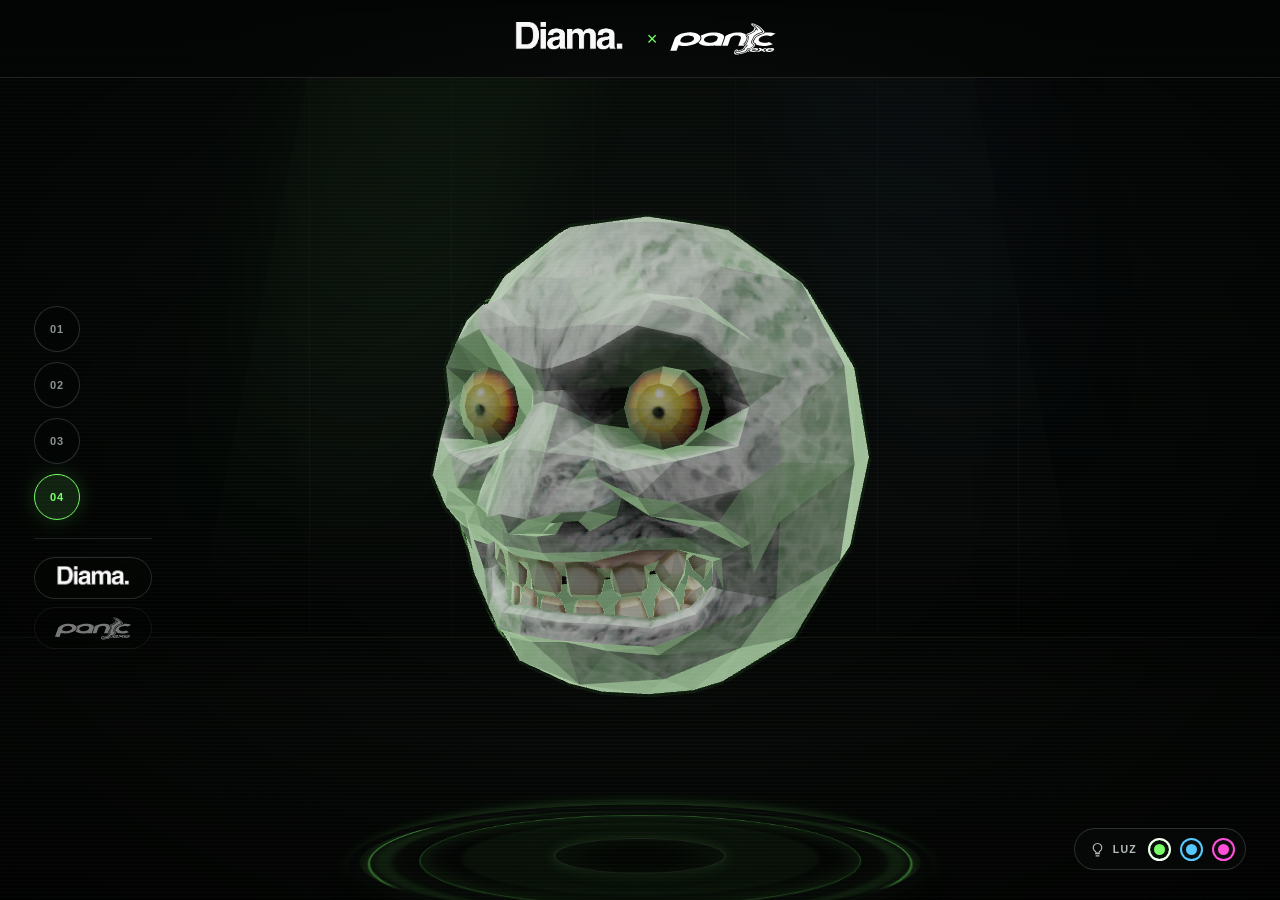
==== index.html @ 5bd06de4 "Remove 'PRÓXIMO' text from panic model button Removed the text 'PRÓXIMO' from the panic model button" ====
<!doctype html>
<html lang="es">
  <head>
    <meta charset="UTF-8" />
    <meta name="viewport" content="width=device-width, initial-scale=1.0" />
    <meta name="theme-color" content="#050706" />
    <meta
      name="description"
      content="Experiencia 3D interactiva de Diama X Panic bajo iluminación nocturna."
    />
    <meta property="og:title" content="Diama X Panic Registro" />
    <meta property="og:description" content="Experiencia 3D interactiva de Diama X Panic bajo iluminación nocturna." />
    <meta property="og:type" content="website" />
    <meta name="twitter:card" content="summary" />
    <meta name="twitter:title" content="Diama X Panic Registro" />
    <meta name="twitter:description" content="Experiencia 3D interactiva de Diama X Panic bajo iluminación nocturna." />
    <title>Diama X Panic Registro</title>
    <link
      rel="icon"
      type="image/svg+xml"
      href="data:image/svg+xml,%3Csvg xmlns='http://www.w3.org/2000/svg' viewBox='0 0 64 64'%3E%3Crect width='64' height='64' rx='14' fill='%23050706'/%3E%3Cpath d='M16 17h15c11 0 18 5 18 15s-7 15-18 15H16zm10 8v14h5c5 0 8-2 8-7s-3-7-8-7z' fill='%2378ff68'/%3E%3C/svg%3E"
    />
    <link rel="stylesheet" href="./styles.css?v=11" />
  </head>
  <body>
    <main class="app-shell">
      <header class="topbar">
        <div class="brand-lockup" aria-label="Diama X Panic">
          <span class="diama-logo-crop"><img src="./assets/branding/diama-logo.png" alt="Diama" /></span>
          <span class="brand-x">×</span>
          <span class="panic-logo-crop panic-logo-header"><img src="./assets/branding/panic-logo.svg" alt="Panic.exe" /></span>
        </div>
        <span class="sr-only" id="statusText" aria-live="polite">Cargando escena</span>
      </header>

      <section class="viewer" aria-label="Visor interactivo de modelos 3D">
        <div class="atmosphere" aria-hidden="true">
          <div class="room-back-wall"></div>
          <div class="room-side room-side-left"></div>
          <div class="room-side room-side-right"></div>
          <div class="room-floor"></div>
          <div class="light-column light-column-a"></div>
          <div class="light-column light-column-b"></div>
          <div class="floor-grid"></div>
          <div class="model-shadow"></div>
          <div class="floor-ring"><span></span></div>
        </div>

        <canvas id="sceneCanvas" aria-label="Modelo 3D. Arrastra para girar la cámara y usa la rueda para acercarte."></canvas>

        <div class="scanlines" aria-hidden="true"></div>
        <div class="vignette" aria-hidden="true"></div>

        <div class="loading-state" id="loadingState">
          <span class="loader-ring"></span>
          <p id="loadingLabel">Preparando a Moon</p>
        </div>

        <div class="error-state" id="errorState" hidden>
          <strong>No se pudo abrir el modelo</strong>
          <button type="button" id="retryButton">Reintentar</button>
        </div>

        <aside class="model-index" aria-label="Seleccionar modelo">
          <div class="model-buttons" role="list">
            <button class="model-button model-select-button" type="button" data-model="kameo" aria-label="Mostrar modelo 1" aria-pressed="false">
              <span class="model-number">01</span>
            </button>
            <button class="model-button model-select-button" type="button" data-model="kalus" aria-label="Mostrar modelo 2" aria-pressed="false">
              <span class="model-number">02</span>
            </button>
            <button class="model-button model-select-button" type="button" data-model="dragon" aria-label="Mostrar modelo 3" aria-pressed="false">
              <span class="model-number">03</span>
            </button>
            <button class="model-button model-select-button is-active" type="button" data-model="moon" aria-label="Mostrar modelo 4: Luna de Majora's Mask" aria-pressed="true">
              <span class="model-number">04</span>
            </button>
          </div>

          <div class="brand-models" aria-label="Modelos de Diama y Panic">
            <button class="brand-model-button model-select-button" type="button" data-model="diama" aria-label="Mostrar modelo 3D de Diama" aria-pressed="false">
              <span class="brand-logo-crop"><img src="./assets/branding/diama-logo.png" alt="" /></span>
            </button>
            <button class="brand-model-button panic-model-button" type="button" disabled aria-label="Modelo de Panic próximamente">
              <span class="panic-logo-crop panic-logo-button"><img src="./assets/branding/panic-logo.svg" alt="" /></span>
              <small></small>
            </button>
          </div>
        </aside>

        <div class="sr-only" aria-live="polite">
          <span id="modelCode">04</span>
          <span id="modelName">Moon</span>
          <span id="modelRole">Majora's Mask</span>
        </div>

        <div class="scene-tools">
          <div class="light-dock" aria-label="Cambiar color de la luz">
            <span class="light-dock-label">
              <svg viewBox="0 0 24 24" aria-hidden="true"><path d="M9 18h6M10 21h4M8.7 14.5A6 6 0 1 1 15.3 14.5C14.4 15.2 14 16 14 17h-4c0-1-.4-1.8-1.3-2.5Z"/></svg>
              LUZ
            </span>
            <button class="swatch swatch-green is-active" type="button" data-color="#78ff68" aria-label="Luz verde" title="Luz verde" aria-pressed="true"></button>
            <button class="swatch swatch-blue" type="button" data-color="#55c8ff" aria-label="Luz azul" title="Luz azul" aria-pressed="false"></button>
            <button class="swatch swatch-pink" type="button" data-color="#ff4fd8" aria-label="Luz magenta" title="Luz magenta" aria-pressed="false"></button>
          </div>
        </div>
      </section>
    </main>

    <script type="module" src="./app.js?v=11"></script>
  </body>
</html>
---- styles.css ----
:root {
  color-scheme: dark;
  --accent: #78ff68;
  --accent-rgb: 120, 255, 104;
  --ink: #f3f6f1;
  --muted: #8a938d;
  --line: rgba(255, 255, 255, 0.12);
  --panel: rgba(8, 12, 10, 0.74);
  --black: #030504;
  font-family: "Bahnschrift", "Arial Narrow", "Segoe UI", sans-serif;
}

* { box-sizing: border-box; }
[hidden] { display: none !important; }

.sr-only {
  position: absolute !important;
  width: 1px !important;
  height: 1px !important;
  padding: 0 !important;
  margin: -1px !important;
  overflow: hidden !important;
  clip: rect(0, 0, 0, 0) !important;
  white-space: nowrap !important;
  border: 0 !important;
}

html, body { min-height: 100%; }

body {
  margin: 0;
  overflow: hidden;
  background: #030504;
  color: var(--ink);
}

button, input { font: inherit; }
button { color: inherit; }

.app-shell {
  width: 100vw;
  height: 100dvh;
  min-height: 620px;
  overflow: hidden;
  background: #030504;
}

.topbar {
  position: fixed;
  inset: 0 0 auto 0;
  z-index: 20;
  height: 78px;
  display: flex;
  align-items: center;
  justify-content: center;
  padding: 0 34px;
  border-bottom: 1px solid var(--line);
  background: linear-gradient(180deg, rgba(3, 5, 4, 0.98), rgba(3, 5, 4, 0.78));
  backdrop-filter: blur(18px);
}

.brand-lockup {
  display: flex;
  align-items: center;
  justify-content: center;
  gap: 12px;
  height: 100%;
  color: #fff;
}

.diama-logo-crop {
  position: relative;
  width: 132px;
  height: 34px;
  overflow: hidden;
}

.diama-logo-crop img {
  position: absolute;
  top: -50px;
  left: 0;
  width: 132px;
  height: 132px;
}

.brand-x { color: var(--accent); font-size: 1.15rem; font-weight: 300; }

.panic-logo-crop {
  position: relative;
  display: block;
  overflow: hidden;
  flex: 0 0 auto;
}

.panic-logo-crop img {
  position: absolute;
  left: 0;
  display: block;
  width: 100%;
  height: auto;
}

.panic-logo-header { width: 108px; height: 32px; }
.panic-logo-header img { top: -14px; }

.viewer {
  position: relative;
  width: 100%;
  height: 100%;
  isolation: isolate;
  background:
    radial-gradient(ellipse at 50% -12%, rgba(235,255,241,.1), transparent 47%),
    radial-gradient(circle at 52% 46%, rgba(var(--accent-rgb), .075), transparent 24%),
    linear-gradient(180deg, #080b09 0%, #030504 70%);
}

#sceneCanvas {
  position: absolute;
  inset: 78px 0 0 0;
  width: 100%;
  height: calc(100% - 78px);
  z-index: 4;
  touch-action: none;
  cursor: grab;
  opacity: 1;
  transition: opacity .28s ease;
}

#sceneCanvas:active { cursor: grabbing; }
#sceneCanvas.is-switching { opacity: .22; }

.atmosphere { position: absolute; inset: 78px 0 0; overflow: hidden; pointer-events: none; perspective: 900px; }

.room-back-wall {
  position: absolute;
  top: 0;
  right: 13%;
  bottom: 31%;
  left: 13%;
  border: 1px solid rgba(255,255,255,.045);
  background:
    repeating-linear-gradient(90deg, rgba(255,255,255,.022) 0 1px, transparent 1px 15%),
    linear-gradient(180deg, #0b100d 0%, #070a08 72%, #050706 100%);
  box-shadow: inset 0 -60px 100px rgba(0,0,0,.5), inset 0 0 80px rgba(var(--accent-rgb),.025);
}

.room-side {
  position: absolute;
  top: 0;
  bottom: 18%;
  width: 24%;
  background: linear-gradient(180deg, #090d0b 0%, #030504 88%);
  opacity: .96;
}

.room-side-left { left: 0; clip-path: polygon(0 0, 100% 0, 55% 100%, 0 100%); border-right: 1px solid rgba(255,255,255,.045); }
.room-side-right { right: 0; clip-path: polygon(0 0, 100% 0, 100% 100%, 45% 100%); border-left: 1px solid rgba(255,255,255,.045); }

.room-floor {
  position: absolute;
  top: 68%;
  right: -12%;
  bottom: -28%;
  left: -12%;
  background:
    linear-gradient(180deg, #080c09 0%, #020302 72%);
  transform: perspective(680px) rotateX(61deg);
  transform-origin: top center;
  border-top: 1px solid rgba(255,255,255,.08);
  box-shadow: inset 0 50px 100px rgba(0,0,0,.6);
}

.light-column { position: absolute; top: -25%; width: 260px; height: 110%; filter: blur(48px); opacity: .075; }
.light-column-a { left: 17%; background: linear-gradient(180deg, var(--accent), transparent 80%); transform: rotate(18deg); }
.light-column-b { right: 14%; background: linear-gradient(180deg, #5e6cff, transparent 75%); transform: rotate(-14deg); opacity: .05; }

.floor-grid {
  position: absolute;
  left: -20%;
  right: -20%;
  bottom: -35%;
  height: 57%;
  opacity: .11;
  transform: perspective(620px) rotateX(66deg);
  transform-origin: bottom center;
  background-image:
    linear-gradient(rgba(var(--accent-rgb), .24) 1px, transparent 1px),
    linear-gradient(90deg, rgba(var(--accent-rgb), .24) 1px, transparent 1px);
  background-size: 68px 68px;
  mask-image: radial-gradient(ellipse at center, black 0, transparent 68%);
}

.floor-ring {
  position: absolute;
  left: 50%;
  bottom: -3%;
  width: min(42vw, 570px);
  height: 140px;
  transform: translateX(-50%) perspective(720px) rotateX(64deg);
  transform-style: preserve-3d;
  border: 2px solid rgba(var(--accent-rgb), .76);
  border-radius: 50%;
  background: radial-gradient(ellipse, rgba(var(--accent-rgb),.07) 0 46%, rgba(0,0,0,.18) 48% 64%, rgba(var(--accent-rgb),.11) 66% 68%, transparent 70%);
  box-shadow: 0 0 24px rgba(var(--accent-rgb), .42), inset 0 0 38px rgba(var(--accent-rgb), .16);
  opacity: .82;
}

.floor-ring::before,
.floor-ring::after { content: ""; position: absolute; border-radius: 50%; pointer-events: none; }
.floor-ring::before { inset: 9%; border: 1px solid rgba(var(--accent-rgb),.5); box-shadow: inset 0 0 22px rgba(var(--accent-rgb),.2); }
.floor-ring::after { inset: -4%; transform: translateZ(-24px); border: 10px solid rgba(7,10,8,.94); box-shadow: 0 20px 28px rgba(0,0,0,.9), 0 0 18px rgba(var(--accent-rgb),.16); }
.floor-ring span { position: absolute; inset: 34%; border: 1px solid rgba(255,255,255,.22); border-radius: 50%; box-shadow: 0 0 15px rgba(var(--accent-rgb),.28); }

.model-shadow {
  position: absolute;
  z-index: 2;
  left: 50%;
  bottom: 3%;
  width: 176px;
  height: 36px;
  transform: translateX(-50%);
  border-radius: 50%;
  background: radial-gradient(ellipse, rgba(0,0,0,.95) 0 24%, rgba(0,0,0,.66) 45%, transparent 72%);
  filter: blur(9px);
  opacity: .82;
}

.scanlines, .vignette { position: absolute; inset: 78px 0 0; z-index: 5; pointer-events: none; }
.scanlines { opacity: .055; background: repeating-linear-gradient(0deg, transparent 0 3px, #fff 4px); }
.vignette { background: radial-gradient(ellipse at center, transparent 38%, rgba(0,0,0,.6) 100%); }

.model-index {
  position: absolute;
  z-index: 8;
  top: 50%;
  left: 34px;
  width: 126px;
  transform: translateY(-42%);
}

.eyebrow {
  margin: 0 0 13px;
  color: var(--accent);
  font-size: .67rem;
  font-weight: 800;
  letter-spacing: .22em;
}

.model-buttons { display: flex; flex-direction: column; gap: 10px; }

.model-button {
  width: 46px;
  height: 46px;
  display: grid;
  place-items: center;
  padding: 0;
  border: 1px solid rgba(255,255,255,.16);
  border-radius: 50%;
  background: rgba(4,7,5,.7);
  cursor: pointer;
  transition: background .2s, border-color .2s, transform .2s, box-shadow .2s;
}

.model-button:hover { border-color: rgba(var(--accent-rgb), .6); transform: scale(1.06); }
.model-button.is-active { border-color: var(--accent); background: rgba(var(--accent-rgb), .12); box-shadow: 0 0 20px rgba(var(--accent-rgb), .18); }
.model-number { color: #8a938d; font-size: .69rem; font-weight: 800; letter-spacing: .08em; }
.model-button.is-active .model-number { color: var(--accent); }

.brand-models {
  width: 118px;
  margin-top: 18px;
  padding-top: 18px;
  display: grid;
  gap: 8px;
  border-top: 1px solid rgba(255,255,255,.12);
}

.brand-model-button {
  position: relative;
  width: 118px;
  height: 42px;
  display: flex;
  align-items: center;
  justify-content: center;
  padding: 0;
  overflow: hidden;
  border: 1px solid rgba(255,255,255,.15);
  border-radius: 22px;
  background: rgba(4,7,5,.76);
  cursor: pointer;
  transition: border-color .2s, background .2s, box-shadow .2s, transform .2s;
  backdrop-filter: blur(12px);
}

.brand-model-button:not(:disabled):hover { transform: translateX(3px); border-color: rgba(var(--accent-rgb),.55); }
.brand-model-button.is-active { border-color: var(--accent); background: rgba(var(--accent-rgb),.11); box-shadow: 0 0 20px rgba(var(--accent-rgb),.17); }
.brand-logo-crop { position: relative; width: 88px; height: 24px; overflow: hidden; }
.brand-logo-crop img { position: absolute; top: -33px; left: 0; width: 88px; height: 88px; }
.panic-model-button { flex-direction: column; gap: 0; cursor: default; opacity: .46; }
.panic-logo-button { width: 78px; height: 23px; }
.panic-logo-button img { top: -10px; }
.panic-model-button small { color: #8e9691; font-size: .45rem; font-weight: 800; letter-spacing: .14em; }

.swatch { width: 24px; height: 24px; border: 2px solid transparent; border-radius: 50%; cursor: pointer; box-shadow: inset 0 0 0 4px #0b0e0c; }
.swatch.is-active { border-color: #f5fff4; }
.swatch-green { background: #78ff68; }
.swatch-blue { background: #55c8ff; }
.swatch-pink { background: #ff4fd8; }

.scene-tools {
  position: absolute;
  z-index: 9;
  right: 34px;
  bottom: 30px;
  display: flex;
  flex-direction: column;
  align-items: flex-end;
  gap: 9px;
}

.light-dock {
  min-height: 42px;
  display: flex;
  align-items: center;
  gap: 9px;
  padding: 0 10px 0 14px;
  border: 1px solid rgba(255,255,255,.16);
  border-radius: 24px;
  background: rgba(7,10,8,.82);
  backdrop-filter: blur(16px);
}

.light-dock-label { font-size: .66rem; font-weight: 800; letter-spacing: .12em; }
.light-dock-label { display: flex; align-items: center; gap: 7px; margin-right: 2px; color: #b7beb9; }
.light-dock-label svg { width: 17px; fill: none; stroke: currentColor; stroke-width: 1.6; stroke-linecap: round; stroke-linejoin: round; }
.light-dock .swatch { width: 23px; height: 23px; }

.loading-state, .error-state {
  position: absolute;
  z-index: 12;
  left: 50%;
  top: 50%;
  display: grid;
  place-items: center;
  transform: translate(-50%, -50%);
  text-align: center;
}
.loading-state { transition: opacity .3s; }
.loading-state.is-hidden { opacity: 0; pointer-events: none; }
.loader-ring { width: 54px; height: 54px; border: 1px solid rgba(255,255,255,.12); border-top-color: var(--accent); border-radius: 50%; box-shadow: 0 0 22px rgba(var(--accent-rgb), .13); animation: spin 1s linear infinite; }
.loading-state p { margin: 16px 0 0; color: #9aa29d; font-size: .68rem; font-weight: 700; letter-spacing: .16em; text-transform: uppercase; }
.error-state strong { margin-bottom: 14px; }
.error-state button { padding: 9px 15px; border: 1px solid var(--accent); background: transparent; color: var(--accent); cursor: pointer; }

@keyframes spin { to { transform: rotate(360deg); } }
@keyframes pulse { 50% { opacity: .38; transform: scale(.78); } }

@media (max-width: 900px) {
  .topbar { height: 66px; padding: 0 18px; }
  #sceneCanvas, .scanlines, .vignette, .atmosphere { top: 66px; }
  #sceneCanvas { height: calc(100% - 66px); }
  .model-index { top: auto; left: 50%; right: auto; bottom: 101px; width: auto; transform: translateX(-50%); }
  .model-buttons { flex-direction: row; gap: 6px; }
  .model-button { width: 44px; height: 44px; }
  .brand-models { width: auto; margin-top: 8px; padding-top: 8px; display: flex; gap: 6px; justify-content: center; }
  .brand-model-button { width: 104px; height: 38px; }
  .panic-model-button { width: 84px; }
  .scene-tools { top: 80px; right: auto; bottom: auto; left: 14px; align-items: flex-start; }
  .floor-ring { bottom: 8%; width: min(72vw, 500px); height: 116px; }
  .model-shadow { bottom: 14%; width: 150px; }
}

@media (max-width: 600px) {
  .app-shell { min-height: 560px; }
  .topbar { padding: 0 14px; }
  .brand-lockup { gap: 8px; }
  .diama-logo-crop { width: 106px; height: 28px; }
  .diama-logo-crop img { top: -40px; width: 106px; height: 106px; }
  .panic-logo-header { width: 88px; height: 27px; }
  .panic-logo-header img { top: -12px; }
  .scene-tools { top: 78px; left: 12px; }
  .light-dock { min-height: 40px; padding: 0 11px; }
  .light-dock-label { font-size: .6rem; }
  .model-index { bottom: 16px; }
  .floor-grid { height: 38%; }
  .room-back-wall { right: 4%; left: 4%; }
  .room-side { width: 14%; }
  .floor-ring { bottom: 10%; width: 84vw; height: 106px; }
  .model-shadow { bottom: 16%; }
}

@media (prefers-reduced-motion: reduce) {
  *, *::before, *::after { scroll-behavior: auto !important; animation-duration: .01ms !important; animation-iteration-count: 1 !important; }
}
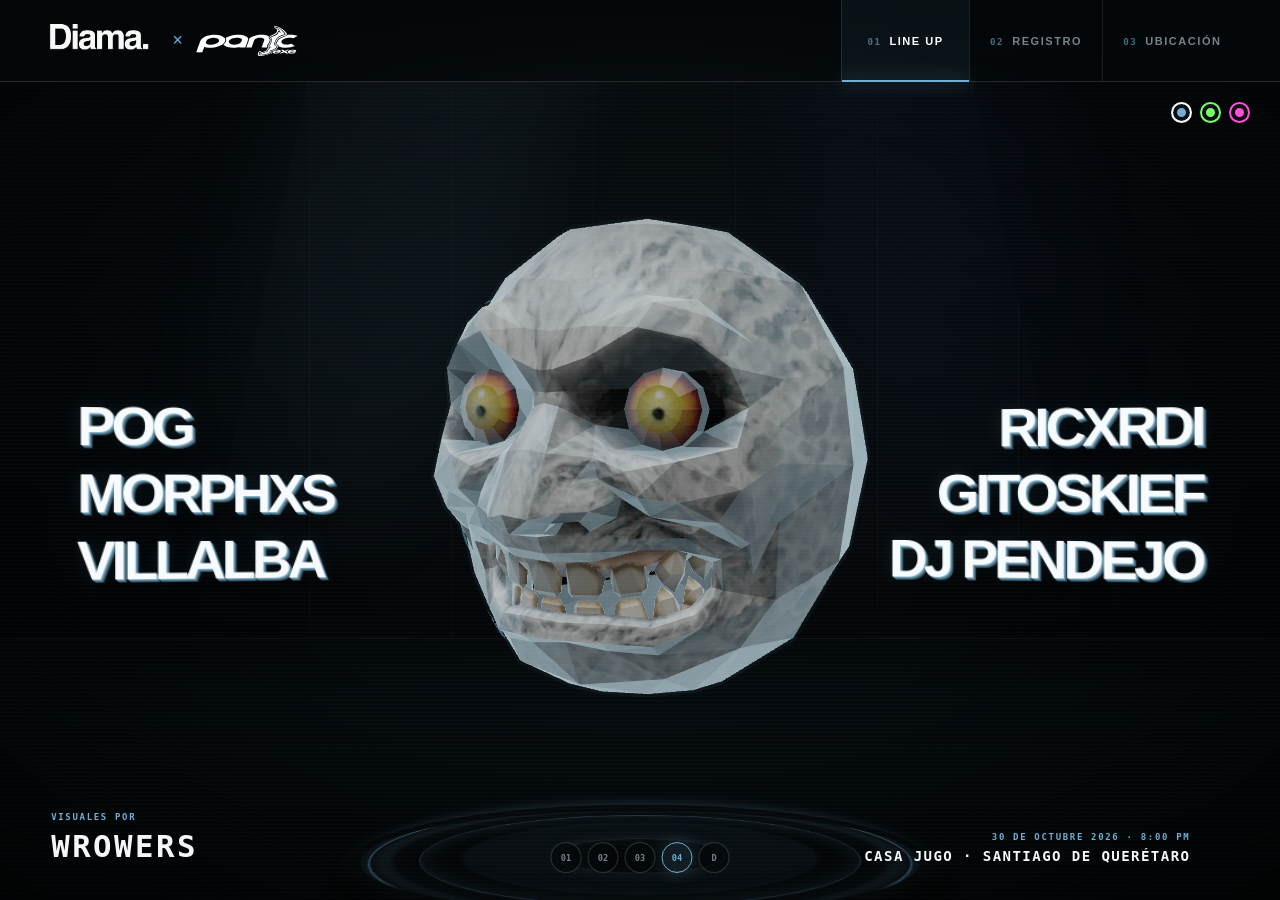
==== commit 9d069eee: "Add files via upload" ====
--- a/index.html
+++ b/index.html
@@ -2,38 +2,34 @@
 <html lang="es">
   <head>
     <meta charset="UTF-8" />
-    <meta name="viewport" content="width=device-width, initial-scale=1.0" />
-    <meta name="theme-color" content="#050706" />
-    <meta
-      name="description"
-      content="Experiencia 3D interactiva de Diama X Panic bajo iluminación nocturna."
-    />
-    <meta property="og:title" content="Diama X Panic Registro" />
-    <meta property="og:description" content="Experiencia 3D interactiva de Diama X Panic bajo iluminación nocturna." />
+    <meta name="viewport" content="width=device-width, initial-scale=1, viewport-fit=cover" />
+    <meta name="theme-color" content="#4e88aa" />
+    <meta name="description" content="Invitación interactiva 3D para Diama X Panic en Querétaro." />
+    <meta property="og:title" content="Diama X Panic" />
+    <meta property="og:description" content="Line up, registro y ubicación de Diama X Panic." />
     <meta property="og:type" content="website" />
-    <meta name="twitter:card" content="summary" />
-    <meta name="twitter:title" content="Diama X Panic Registro" />
-    <meta name="twitter:description" content="Experiencia 3D interactiva de Diama X Panic bajo iluminación nocturna." />
-    <title>Diama X Panic Registro</title>
-    <link
-      rel="icon"
-      type="image/svg+xml"
-      href="data:image/svg+xml,%3Csvg xmlns='http://www.w3.org/2000/svg' viewBox='0 0 64 64'%3E%3Crect width='64' height='64' rx='14' fill='%23050706'/%3E%3Cpath d='M16 17h15c11 0 18 5 18 15s-7 15-18 15H16zm10 8v14h5c5 0 8-2 8-7s-3-7-8-7z' fill='%2378ff68'/%3E%3C/svg%3E"
-    />
-    <link rel="stylesheet" href="./styles.css?v=11" />
+    <title>Diama X Panic — Invitación</title>
+    <link rel="icon" type="image/svg+xml" href="data:image/svg+xml,%3Csvg xmlns='http://www.w3.org/2000/svg' viewBox='0 0 64 64'%3E%3Crect width='64' height='64' rx='14' fill='%23070a0c'/%3E%3Cpath d='M16 17h15c11 0 18 5 18 15s-7 15-18 15H16zm10 8v14h5c5 0 8-2 8-7s-3-7-8-7z' fill='%236fb0d4'/%3E%3C/svg%3E" />
+    <link rel="stylesheet" href="./styles.css?v=4" />
   </head>
   <body>
-    <main class="app-shell">
+    <main class="app-shell" id="appShell">
       <header class="topbar">
-        <div class="brand-lockup" aria-label="Diama X Panic">
+        <a class="brand-lockup" href="#lineup" data-view-target="lineup" aria-label="Diama X Panic — abrir line up">
           <span class="diama-logo-crop"><img src="./assets/branding/diama-logo.png" alt="Diama" /></span>
           <span class="brand-x">×</span>
           <span class="panic-logo-crop panic-logo-header"><img src="./assets/branding/panic-logo.svg" alt="Panic.exe" /></span>
-        </div>
+        </a>
+
+        <nav class="primary-nav" aria-label="Secciones de la invitación">
+          <button class="nav-tab is-active" type="button" data-view-target="lineup" aria-selected="true"><span>01</span>LINE UP</button>
+          <button class="nav-tab" type="button" data-view-target="register" aria-selected="false"><span>02</span>REGISTRO</button>
+          <button class="nav-tab" type="button" data-view-target="location" aria-selected="false"><span>03</span>UBICACIÓN</button>
+        </nav>
         <span class="sr-only" id="statusText" aria-live="polite">Cargando escena</span>
       </header>
 
-      <section class="viewer" aria-label="Visor interactivo de modelos 3D">
+      <section class="viewer" aria-label="Escena 3D de Diama X Panic">
         <div class="atmosphere" aria-hidden="true">
           <div class="room-back-wall"></div>
           <div class="room-side room-side-left"></div>
@@ -46,8 +42,7 @@
           <div class="floor-ring"><span></span></div>
         </div>
 
-        <canvas id="sceneCanvas" aria-label="Modelo 3D. Arrastra para girar la cámara y usa la rueda para acercarte."></canvas>
-
+        <canvas id="sceneCanvas" aria-label="Modelo 3D rotatorio. Arrastra para cambiar el ángulo y usa la rueda para acercarte."></canvas>
         <div class="scanlines" aria-hidden="true"></div>
         <div class="vignette" aria-hidden="true"></div>
 
@@ -55,59 +50,110 @@
           <span class="loader-ring"></span>
           <p id="loadingLabel">Preparando a Moon</p>
         </div>
-
         <div class="error-state" id="errorState" hidden>
           <strong>No se pudo abrir el modelo</strong>
           <button type="button" id="retryButton">Reintentar</button>
         </div>
 
-        <aside class="model-index" aria-label="Seleccionar modelo">
+        <aside class="model-index" aria-label="Modelos 3D">
           <div class="model-buttons" role="list">
-            <button class="model-button model-select-button" type="button" data-model="kameo" aria-label="Mostrar modelo 1" aria-pressed="false">
-              <span class="model-number">01</span>
-            </button>
-            <button class="model-button model-select-button" type="button" data-model="kalus" aria-label="Mostrar modelo 2" aria-pressed="false">
-              <span class="model-number">02</span>
-            </button>
-            <button class="model-button model-select-button" type="button" data-model="dragon" aria-label="Mostrar modelo 3" aria-pressed="false">
-              <span class="model-number">03</span>
-            </button>
-            <button class="model-button model-select-button is-active" type="button" data-model="moon" aria-label="Mostrar modelo 4: Luna de Majora's Mask" aria-pressed="true">
-              <span class="model-number">04</span>
-            </button>
-          </div>
-
-          <div class="brand-models" aria-label="Modelos de Diama y Panic">
-            <button class="brand-model-button model-select-button" type="button" data-model="diama" aria-label="Mostrar modelo 3D de Diama" aria-pressed="false">
-              <span class="brand-logo-crop"><img src="./assets/branding/diama-logo.png" alt="" /></span>
-            </button>
-            <button class="brand-model-button panic-model-button" type="button" disabled aria-label="Modelo de Panic próximamente">
-              <span class="panic-logo-crop panic-logo-button"><img src="./assets/branding/panic-logo.svg" alt="" /></span>
-              <small></small>
-            </button>
+            <button class="model-button model-select-button" type="button" data-model="kameo" aria-label="Mostrar Kameo" aria-pressed="false"><span>01</span></button>
+            <button class="model-button model-select-button" type="button" data-model="kalus" aria-label="Mostrar Kalus" aria-pressed="false"><span>02</span></button>
+            <button class="model-button model-select-button" type="button" data-model="dragon" aria-label="Mostrar Dragon" aria-pressed="false"><span>03</span></button>
+            <button class="model-button model-select-button is-active" type="button" data-model="moon" aria-label="Mostrar Luna" aria-pressed="true"><span>04</span></button>
+            <button class="model-button model-select-button" type="button" data-model="diama" aria-label="Mostrar Diama" aria-pressed="false"><span>D</span></button>
           </div>
         </aside>
 
         <div class="sr-only" aria-live="polite">
-          <span id="modelCode">04</span>
-          <span id="modelName">Moon</span>
-          <span id="modelRole">Majora's Mask</span>
+          <span id="modelCode">04</span><span id="modelName">Moon</span><span id="modelRole">Majora's Mask</span>
         </div>
 
-        <div class="scene-tools">
-          <div class="light-dock" aria-label="Cambiar color de la luz">
-            <span class="light-dock-label">
-              <svg viewBox="0 0 24 24" aria-hidden="true"><path d="M9 18h6M10 21h4M8.7 14.5A6 6 0 1 1 15.3 14.5C14.4 15.2 14 16 14 17h-4c0-1-.4-1.8-1.3-2.5Z"/></svg>
-              LUZ
-            </span>
-            <button class="swatch swatch-green is-active" type="button" data-color="#78ff68" aria-label="Luz verde" title="Luz verde" aria-pressed="true"></button>
-            <button class="swatch swatch-blue" type="button" data-color="#55c8ff" aria-label="Luz azul" title="Luz azul" aria-pressed="false"></button>
-            <button class="swatch swatch-pink" type="button" data-color="#ff4fd8" aria-label="Luz magenta" title="Luz magenta" aria-pressed="false"></button>
-          </div>
+        <div class="scene-tools" aria-label="Color de iluminación">
+          <button class="swatch swatch-blue is-active" type="button" data-color="#6fb0d4" aria-label="Luz azul" aria-pressed="true"></button>
+          <button class="swatch swatch-green" type="button" data-color="#78ff68" aria-label="Luz verde" aria-pressed="false"></button>
+          <button class="swatch swatch-pink" type="button" data-color="#ff4fd8" aria-label="Luz magenta" aria-pressed="false"></button>
         </div>
       </section>
+
+      <div class="view-stage" id="viewStage">
+        <section class="view lineup-view is-active" data-view="lineup" aria-labelledby="lineupTitle">
+          <h1 class="sr-only" id="lineupTitle">Line up</h1>
+          <ol class="lineup-list" id="lineupList" aria-label="Line up"></ol>
+          <div class="visual-credit"><span>VISUALES POR</span><strong id="visualArtist">WROWERS</strong></div>
+          <div class="event-stamp">
+            <span id="eventDateLine">30 DE OCTUBRE 2026 · 8:00 PM</span>
+            <strong id="eventVenueLine">CASA JUGO · SANTIAGO DE QUERÉTARO</strong>
+          </div>
+        </section>
+
+        <section class="view register-view" data-view="register" aria-labelledby="registerTitle" hidden>
+          <div class="panel-heading">
+            <h2 id="registerTitle">REGISTRO</h2>
+            <p>Crea tu registro y guarda el boleto en tu dispositivo.</p>
+          </div>
+
+          <div class="register-console">
+            <form class="registration-form" id="registrationForm" novalidate>
+              <div class="console-title"><span>D</span><div><b>PERFIL DE ACCESO</b><small>NOMBRE + INSTAGRAM</small></div></div>
+              <div class="registration-price"><span>VALOR DEL REGISTRO</span><strong id="registrationPrice">$100 MXN</strong></div>
+              <label>NOMBRE<input id="guestName" name="name" autocomplete="name" maxlength="50" placeholder="TU NOMBRE" required /></label>
+              <label>INSTAGRAM<div class="input-prefix"><span>@</span><input id="guestInstagram" name="instagram" autocomplete="off" maxlength="40" placeholder="USUARIO" required /></div></label>
+              <p class="form-message" id="formMessage" role="alert"></p>
+              <button class="action action-primary" type="submit">CREAR MI BOLETO</button>
+              <small class="privacy-note">Tu registro identifica tu acceso a Diama X Panic.</small>
+            </form>
+
+            <article class="ticket-panel" id="ticketPanel" hidden>
+              <div class="ticket-art" aria-hidden="true"><img src="./assets/branding/ticket-art.png" alt="" /></div>
+              <div class="ticket-data">
+                <header class="ticket-header"><b>DIAMA × PANIC</b><small>ACCESO DIGITAL · 30.10.26</small></header>
+                <div class="ticket-identity">
+                  <span>REGISTRO CONFIRMADO</span>
+                  <h3 id="ticketName">—</h3>
+                  <strong id="ticketInstagram">—</strong>
+                </div>
+                <dl class="ticket-meta">
+                  <div><dt>FECHA</dt><dd id="ticketDate">30 OCT 2026 · 8:00 PM</dd></div>
+                  <div><dt>LUGAR</dt><dd>CASA JUGO</dd></div>
+                  <div><dt>VALOR</dt><dd id="ticketPrice">$100 MXN</dd></div>
+                  <div class="token-row"><dt>TOKEN</dt><dd id="ticketFolio">—</dd></div>
+                </dl>
+                <footer class="ticket-footer">
+                  <div class="ticket-code" aria-hidden="true"></div>
+                  <small>TOMA UNA CAPTURA DE ESTA PANTALLA</small>
+                  <b class="ticket-admit">PRESENTA ESTA CAPTURA EN EL ACCESO</b>
+                </footer>
+              </div>
+            </article>
+          </div>
+        </section>
+
+        <section class="view location-view" data-view="location" aria-labelledby="locationTitle" hidden>
+          <h2 class="sr-only" id="locationTitle">Ubicación de Casa Jugo</h2>
+          <a class="haunted-threshold" id="mapsPortal" href="https://maps.app.goo.gl/2daM6YKggRxVhezH6" target="_blank" rel="noopener" aria-label="Abrir ubicación de Casa Jugo en Google Maps">
+            <div class="halloween-moon"><i></i><i></i><i></i></div>
+            <svg class="dead-branches" viewBox="0 0 700 700" preserveAspectRatio="none">
+              <path d="M18 685C72 578 79 475 68 370C63 319 83 286 115 249M78 437C37 392 25 348 22 302M84 382C134 334 146 278 151 229M112 257C81 207 83 159 98 112M126 263C177 236 202 201 221 154M682 689C632 578 625 479 638 373C644 322 623 286 592 250M629 438C670 393 681 350 686 304M621 384C572 337 560 280 556 231M595 259C626 211 626 162 612 115M580 265C530 239 504 204 486 158" />
+            </svg>
+            <svg class="bat-flight" viewBox="0 0 700 700">
+              <path d="M155 178c17-17 35-16 51 2 16-18 34-19 51-2-13-2-22 3-27 14-8-8-16-11-24-11s-16 3-24 11c-5-11-14-16-27-14Z" />
+              <path d="M496 132c12-12 25-11 36 2 11-13 24-14 36-2-9-2-15 2-19 10-6-6-11-8-17-8s-11 2-17 8c-4-8-10-12-19-10Z" />
+              <path d="M529 231c9-9 19-8 27 2 9-10 18-11 27-2-7-1-12 2-14 8-4-4-9-6-13-6s-8 2-12 6c-3-6-8-9-15-8Z" />
+            </svg>
+            <div class="portal-arch">
+              <div class="portal-core"><span>✦</span><b>CASA<br />JUGO</b><small>ABRIR UBICACIÓN</small></div>
+            </div>
+            <div class="fog-bands"><i></i><i></i><i></i></div>
+            <div class="graveyard"><i></i><i></i><i></i><i></i></div>
+          </a>
+        </section>
+      </div>
+
+      <div class="toast" id="toast" role="status" aria-live="polite"></div>
     </main>
 
-    <script type="module" src="./app.js?v=11"></script>
+    <script src="./data.js?v=4"></script>
+    <script type="module" src="./app.js?v=4"></script>
   </body>
 </html>
--- a/styles.css
+++ b/styles.css
@@ -1,17 +1,30 @@
 :root {
   color-scheme: dark;
-  --accent: #78ff68;
-  --accent-rgb: 120, 255, 104;
-  --ink: #f3f6f1;
-  --muted: #8a938d;
-  --line: rgba(255, 255, 255, 0.12);
-  --panel: rgba(8, 12, 10, 0.74);
-  --black: #030504;
+  --accent: #6fb0d4;
+  --accent-rgb: 111, 176, 212;
+  --accent-deep: #2f6381;
+  --ink: #f4f7f8;
+  --muted: #8f9aa0;
+  --line: rgba(255, 255, 255, 0.14);
+  --panel: rgba(5, 10, 13, 0.84);
+  --black: #030608;
+  --topbar: 82px;
   font-family: "Bahnschrift", "Arial Narrow", "Segoe UI", sans-serif;
 }
 
 * { box-sizing: border-box; }
 [hidden] { display: none !important; }
+html, body { width: 100%; min-height: 100%; background: var(--black); }
+
+body {
+  margin: 0;
+  overflow: hidden;
+  color: var(--ink);
+  background: #030608;
+}
+
+button, input { font: inherit; }
+button, a { -webkit-tap-highlight-color: transparent; }
 
 .sr-only {
   position: absolute !important;
@@ -25,65 +38,59 @@
   border: 0 !important;
 }
 
-html, body { min-height: 100%; }
-
-body {
-  margin: 0;
-  overflow: hidden;
-  background: #030504;
-  color: var(--ink);
-}
-
-button, input { font: inherit; }
-button { color: inherit; }
-
 .app-shell {
+  position: relative;
   width: 100vw;
   height: 100dvh;
   min-height: 620px;
   overflow: hidden;
-  background: #030504;
+  background: #030608;
 }
 
 .topbar {
   position: fixed;
-  inset: 0 0 auto 0;
-  z-index: 20;
-  height: 78px;
+  z-index: 40;
+  inset: 0 0 auto;
+  height: var(--topbar);
   display: flex;
   align-items: center;
-  justify-content: center;
-  padding: 0 34px;
+  justify-content: space-between;
+  gap: 28px;
+  padding: 0 clamp(18px, 3vw, 44px);
   border-bottom: 1px solid var(--line);
-  background: linear-gradient(180deg, rgba(3, 5, 4, 0.98), rgba(3, 5, 4, 0.78));
-  backdrop-filter: blur(18px);
+  background: linear-gradient(180deg, rgba(3, 6, 8, 0.98), rgba(3, 6, 8, 0.82));
+  backdrop-filter: blur(20px);
 }
 
 .brand-lockup {
   display: flex;
   align-items: center;
-  justify-content: center;
   gap: 12px;
   height: 100%;
   color: #fff;
+  text-decoration: none;
 }
 
 .diama-logo-crop {
   position: relative;
-  width: 132px;
-  height: 34px;
+  width: 122px;
+  height: 33px;
   overflow: hidden;
 }
 
 .diama-logo-crop img {
   position: absolute;
-  top: -50px;
+  top: -46px;
   left: 0;
-  width: 132px;
-  height: 132px;
-}
-
-.brand-x { color: var(--accent); font-size: 1.15rem; font-weight: 300; }
+  width: 122px;
+  height: 122px;
+}
+
+.brand-x {
+  color: var(--accent);
+  font-size: 1.1rem;
+  font-weight: 300;
+}
 
 .panic-logo-crop {
   position: relative;
@@ -100,48 +107,97 @@
   height: auto;
 }
 
-.panic-logo-header { width: 108px; height: 32px; }
-.panic-logo-header img { top: -14px; }
+.panic-logo-header { width: 104px; height: 32px; }
+.panic-logo-header img { top: -13px; }
+
+.primary-nav {
+  align-self: stretch;
+  display: flex;
+  align-items: stretch;
+}
+
+.nav-tab {
+  position: relative;
+  min-width: 128px;
+  padding: 0 20px;
+  border: 0;
+  border-left: 1px solid rgba(255, 255, 255, 0.1);
+  color: #77838a;
+  background: transparent;
+  font-size: 0.69rem;
+  font-weight: 900;
+  letter-spacing: 0.14em;
+  cursor: pointer;
+  transition: color 180ms ease, background 180ms ease;
+}
+
+.nav-tab span {
+  margin-right: 8px;
+  color: rgba(var(--accent-rgb), 0.62);
+  font-family: Consolas, monospace;
+  font-size: 0.57rem;
+}
+
+.nav-tab::after {
+  content: "";
+  position: absolute;
+  right: 0;
+  bottom: -1px;
+  left: 0;
+  height: 2px;
+  background: var(--accent);
+  box-shadow: 0 0 18px rgba(var(--accent-rgb), 0.8);
+  transform: scaleX(0);
+  transition: transform 180ms ease;
+}
+
+.nav-tab:hover,
+.nav-tab:focus-visible,
+.nav-tab.is-active { color: #fff; outline: none; background: rgba(var(--accent-rgb), 0.06); }
+.nav-tab.is-active::after { transform: scaleX(1); }
 
 .viewer {
-  position: relative;
-  width: 100%;
-  height: 100%;
+  position: fixed;
+  z-index: 0;
+  inset: 0;
   isolation: isolate;
   background:
-    radial-gradient(ellipse at 50% -12%, rgba(235,255,241,.1), transparent 47%),
-    radial-gradient(circle at 52% 46%, rgba(var(--accent-rgb), .075), transparent 24%),
-    linear-gradient(180deg, #080b09 0%, #030504 70%);
+    radial-gradient(ellipse at 50% -12%, rgba(222, 244, 255, 0.12), transparent 47%),
+    radial-gradient(circle at 52% 46%, rgba(var(--accent-rgb), 0.12), transparent 26%),
+    linear-gradient(180deg, #091016 0%, #030608 74%);
 }
 
 #sceneCanvas {
   position: absolute;
-  inset: 78px 0 0 0;
+  z-index: 4;
+  inset: var(--topbar) 0 0;
   width: 100%;
-  height: calc(100% - 78px);
-  z-index: 4;
+  height: calc(100% - var(--topbar));
   touch-action: none;
   cursor: grab;
   opacity: 1;
-  transition: opacity .28s ease;
+  transition: opacity 280ms ease, filter 280ms ease;
 }
 
 #sceneCanvas:active { cursor: grabbing; }
-#sceneCanvas.is-switching { opacity: .22; }
-
-.atmosphere { position: absolute; inset: 78px 0 0; overflow: hidden; pointer-events: none; perspective: 900px; }
+#sceneCanvas.is-switching { opacity: 0.2; filter: blur(5px); }
+
+.atmosphere {
+  position: absolute;
+  inset: var(--topbar) 0 0;
+  overflow: hidden;
+  pointer-events: none;
+  perspective: 900px;
+}
 
 .room-back-wall {
   position: absolute;
-  top: 0;
-  right: 13%;
-  bottom: 31%;
-  left: 13%;
-  border: 1px solid rgba(255,255,255,.045);
+  inset: 0 13% 31%;
+  border: 1px solid rgba(255, 255, 255, 0.05);
   background:
-    repeating-linear-gradient(90deg, rgba(255,255,255,.022) 0 1px, transparent 1px 15%),
-    linear-gradient(180deg, #0b100d 0%, #070a08 72%, #050706 100%);
-  box-shadow: inset 0 -60px 100px rgba(0,0,0,.5), inset 0 0 80px rgba(var(--accent-rgb),.025);
+    repeating-linear-gradient(90deg, rgba(255, 255, 255, 0.022) 0 1px, transparent 1px 15%),
+    linear-gradient(180deg, #0b1115 0%, #070b0e 72%, #05080a 100%);
+  box-shadow: inset 0 -60px 100px rgba(0, 0, 0, 0.5), inset 0 0 80px rgba(var(--accent-rgb), 0.045);
 }
 
 .room-side {
@@ -149,12 +205,12 @@
   top: 0;
   bottom: 18%;
   width: 24%;
-  background: linear-gradient(180deg, #090d0b 0%, #030504 88%);
-  opacity: .96;
-}
-
-.room-side-left { left: 0; clip-path: polygon(0 0, 100% 0, 55% 100%, 0 100%); border-right: 1px solid rgba(255,255,255,.045); }
-.room-side-right { right: 0; clip-path: polygon(0 0, 100% 0, 100% 100%, 45% 100%); border-left: 1px solid rgba(255,255,255,.045); }
+  background: linear-gradient(180deg, #090f13 0%, #030608 88%);
+  opacity: 0.96;
+}
+
+.room-side-left { left: 0; clip-path: polygon(0 0, 100% 0, 55% 100%, 0 100%); border-right: 1px solid rgba(255, 255, 255, 0.045); }
+.room-side-right { right: 0; clip-path: polygon(0 0, 100% 0, 100% 100%, 45% 100%); border-left: 1px solid rgba(255, 255, 255, 0.045); }
 
 .room-floor {
   position: absolute;
@@ -162,30 +218,37 @@
   right: -12%;
   bottom: -28%;
   left: -12%;
-  background:
-    linear-gradient(180deg, #080c09 0%, #020302 72%);
+  background: linear-gradient(180deg, #081014 0%, #020405 72%);
   transform: perspective(680px) rotateX(61deg);
   transform-origin: top center;
-  border-top: 1px solid rgba(255,255,255,.08);
-  box-shadow: inset 0 50px 100px rgba(0,0,0,.6);
-}
-
-.light-column { position: absolute; top: -25%; width: 260px; height: 110%; filter: blur(48px); opacity: .075; }
+  border-top: 1px solid rgba(255, 255, 255, 0.08);
+  box-shadow: inset 0 50px 100px rgba(0, 0, 0, 0.6);
+}
+
+.light-column {
+  position: absolute;
+  top: -25%;
+  width: 260px;
+  height: 110%;
+  filter: blur(48px);
+  opacity: 0.11;
+}
+
 .light-column-a { left: 17%; background: linear-gradient(180deg, var(--accent), transparent 80%); transform: rotate(18deg); }
-.light-column-b { right: 14%; background: linear-gradient(180deg, #5e6cff, transparent 75%); transform: rotate(-14deg); opacity: .05; }
+.light-column-b { right: 14%; background: linear-gradient(180deg, #5e6cff, transparent 75%); transform: rotate(-14deg); opacity: 0.07; }
 
 .floor-grid {
   position: absolute;
-  left: -20%;
   right: -20%;
   bottom: -35%;
+  left: -20%;
   height: 57%;
-  opacity: .11;
+  opacity: 0.13;
   transform: perspective(620px) rotateX(66deg);
   transform-origin: bottom center;
   background-image:
-    linear-gradient(rgba(var(--accent-rgb), .24) 1px, transparent 1px),
-    linear-gradient(90deg, rgba(var(--accent-rgb), .24) 1px, transparent 1px);
+    linear-gradient(rgba(var(--accent-rgb), 0.28) 1px, transparent 1px),
+    linear-gradient(90deg, rgba(var(--accent-rgb), 0.28) 1px, transparent 1px);
   background-size: 68px 68px;
   mask-image: radial-gradient(ellipse at center, black 0, transparent 68%);
 }
@@ -198,18 +261,18 @@
   height: 140px;
   transform: translateX(-50%) perspective(720px) rotateX(64deg);
   transform-style: preserve-3d;
-  border: 2px solid rgba(var(--accent-rgb), .76);
+  border: 2px solid rgba(var(--accent-rgb), 0.72);
   border-radius: 50%;
-  background: radial-gradient(ellipse, rgba(var(--accent-rgb),.07) 0 46%, rgba(0,0,0,.18) 48% 64%, rgba(var(--accent-rgb),.11) 66% 68%, transparent 70%);
-  box-shadow: 0 0 24px rgba(var(--accent-rgb), .42), inset 0 0 38px rgba(var(--accent-rgb), .16);
-  opacity: .82;
+  background: radial-gradient(ellipse, rgba(var(--accent-rgb), 0.08) 0 46%, rgba(0, 0, 0, 0.18) 48% 64%, rgba(var(--accent-rgb), 0.11) 66% 68%, transparent 70%);
+  box-shadow: 0 0 24px rgba(var(--accent-rgb), 0.42), inset 0 0 38px rgba(var(--accent-rgb), 0.16);
+  opacity: 0.82;
 }
 
 .floor-ring::before,
 .floor-ring::after { content: ""; position: absolute; border-radius: 50%; pointer-events: none; }
-.floor-ring::before { inset: 9%; border: 1px solid rgba(var(--accent-rgb),.5); box-shadow: inset 0 0 22px rgba(var(--accent-rgb),.2); }
-.floor-ring::after { inset: -4%; transform: translateZ(-24px); border: 10px solid rgba(7,10,8,.94); box-shadow: 0 20px 28px rgba(0,0,0,.9), 0 0 18px rgba(var(--accent-rgb),.16); }
-.floor-ring span { position: absolute; inset: 34%; border: 1px solid rgba(255,255,255,.22); border-radius: 50%; box-shadow: 0 0 15px rgba(var(--accent-rgb),.28); }
+.floor-ring::before { inset: 9%; border: 1px solid rgba(var(--accent-rgb), 0.5); box-shadow: inset 0 0 22px rgba(var(--accent-rgb), 0.2); }
+.floor-ring::after { inset: -4%; transform: translateZ(-24px); border: 10px solid rgba(7, 10, 12, 0.94); box-shadow: 0 20px 28px rgba(0, 0, 0, 0.9), 0 0 18px rgba(var(--accent-rgb), 0.16); }
+.floor-ring span { position: absolute; inset: 34%; border: 1px solid rgba(255, 255, 255, 0.22); border-radius: 50%; box-shadow: 0 0 15px rgba(var(--accent-rgb), 0.28); }
 
 .model-shadow {
   position: absolute;
@@ -220,124 +283,20 @@
   height: 36px;
   transform: translateX(-50%);
   border-radius: 50%;
-  background: radial-gradient(ellipse, rgba(0,0,0,.95) 0 24%, rgba(0,0,0,.66) 45%, transparent 72%);
+  background: radial-gradient(ellipse, rgba(0, 0, 0, 0.95) 0 24%, rgba(0, 0, 0, 0.66) 45%, transparent 72%);
   filter: blur(9px);
-  opacity: .82;
-}
-
-.scanlines, .vignette { position: absolute; inset: 78px 0 0; z-index: 5; pointer-events: none; }
-.scanlines { opacity: .055; background: repeating-linear-gradient(0deg, transparent 0 3px, #fff 4px); }
-.vignette { background: radial-gradient(ellipse at center, transparent 38%, rgba(0,0,0,.6) 100%); }
-
-.model-index {
-  position: absolute;
-  z-index: 8;
-  top: 50%;
-  left: 34px;
-  width: 126px;
-  transform: translateY(-42%);
-}
-
-.eyebrow {
-  margin: 0 0 13px;
-  color: var(--accent);
-  font-size: .67rem;
-  font-weight: 800;
-  letter-spacing: .22em;
-}
-
-.model-buttons { display: flex; flex-direction: column; gap: 10px; }
-
-.model-button {
-  width: 46px;
-  height: 46px;
-  display: grid;
-  place-items: center;
-  padding: 0;
-  border: 1px solid rgba(255,255,255,.16);
-  border-radius: 50%;
-  background: rgba(4,7,5,.7);
-  cursor: pointer;
-  transition: background .2s, border-color .2s, transform .2s, box-shadow .2s;
-}
-
-.model-button:hover { border-color: rgba(var(--accent-rgb), .6); transform: scale(1.06); }
-.model-button.is-active { border-color: var(--accent); background: rgba(var(--accent-rgb), .12); box-shadow: 0 0 20px rgba(var(--accent-rgb), .18); }
-.model-number { color: #8a938d; font-size: .69rem; font-weight: 800; letter-spacing: .08em; }
-.model-button.is-active .model-number { color: var(--accent); }
-
-.brand-models {
-  width: 118px;
-  margin-top: 18px;
-  padding-top: 18px;
-  display: grid;
-  gap: 8px;
-  border-top: 1px solid rgba(255,255,255,.12);
-}
-
-.brand-model-button {
-  position: relative;
-  width: 118px;
-  height: 42px;
-  display: flex;
-  align-items: center;
-  justify-content: center;
-  padding: 0;
-  overflow: hidden;
-  border: 1px solid rgba(255,255,255,.15);
-  border-radius: 22px;
-  background: rgba(4,7,5,.76);
-  cursor: pointer;
-  transition: border-color .2s, background .2s, box-shadow .2s, transform .2s;
-  backdrop-filter: blur(12px);
-}
-
-.brand-model-button:not(:disabled):hover { transform: translateX(3px); border-color: rgba(var(--accent-rgb),.55); }
-.brand-model-button.is-active { border-color: var(--accent); background: rgba(var(--accent-rgb),.11); box-shadow: 0 0 20px rgba(var(--accent-rgb),.17); }
-.brand-logo-crop { position: relative; width: 88px; height: 24px; overflow: hidden; }
-.brand-logo-crop img { position: absolute; top: -33px; left: 0; width: 88px; height: 88px; }
-.panic-model-button { flex-direction: column; gap: 0; cursor: default; opacity: .46; }
-.panic-logo-button { width: 78px; height: 23px; }
-.panic-logo-button img { top: -10px; }
-.panic-model-button small { color: #8e9691; font-size: .45rem; font-weight: 800; letter-spacing: .14em; }
-
-.swatch { width: 24px; height: 24px; border: 2px solid transparent; border-radius: 50%; cursor: pointer; box-shadow: inset 0 0 0 4px #0b0e0c; }
-.swatch.is-active { border-color: #f5fff4; }
-.swatch-green { background: #78ff68; }
-.swatch-blue { background: #55c8ff; }
-.swatch-pink { background: #ff4fd8; }
-
-.scene-tools {
-  position: absolute;
-  z-index: 9;
-  right: 34px;
-  bottom: 30px;
-  display: flex;
-  flex-direction: column;
-  align-items: flex-end;
-  gap: 9px;
-}
-
-.light-dock {
-  min-height: 42px;
-  display: flex;
-  align-items: center;
-  gap: 9px;
-  padding: 0 10px 0 14px;
-  border: 1px solid rgba(255,255,255,.16);
-  border-radius: 24px;
-  background: rgba(7,10,8,.82);
-  backdrop-filter: blur(16px);
-}
-
-.light-dock-label { font-size: .66rem; font-weight: 800; letter-spacing: .12em; }
-.light-dock-label { display: flex; align-items: center; gap: 7px; margin-right: 2px; color: #b7beb9; }
-.light-dock-label svg { width: 17px; fill: none; stroke: currentColor; stroke-width: 1.6; stroke-linecap: round; stroke-linejoin: round; }
-.light-dock .swatch { width: 23px; height: 23px; }
-
-.loading-state, .error-state {
-  position: absolute;
-  z-index: 12;
+  opacity: 0.82;
+}
+
+.scanlines,
+.vignette { position: absolute; z-index: 5; inset: var(--topbar) 0 0; pointer-events: none; }
+.scanlines { opacity: 0.045; background: repeating-linear-gradient(0deg, transparent 0 3px, #fff 4px); }
+.vignette { background: radial-gradient(ellipse at center, transparent 35%, rgba(0, 0, 0, 0.68) 100%); }
+
+.loading-state,
+.error-state {
+  position: absolute;
+  z-index: 32;
   left: 50%;
   top: 50%;
   display: grid;
@@ -345,50 +304,505 @@
   transform: translate(-50%, -50%);
   text-align: center;
 }
-.loading-state { transition: opacity .3s; }
+
+.loading-state { transition: opacity 300ms ease; }
 .loading-state.is-hidden { opacity: 0; pointer-events: none; }
-.loader-ring { width: 54px; height: 54px; border: 1px solid rgba(255,255,255,.12); border-top-color: var(--accent); border-radius: 50%; box-shadow: 0 0 22px rgba(var(--accent-rgb), .13); animation: spin 1s linear infinite; }
-.loading-state p { margin: 16px 0 0; color: #9aa29d; font-size: .68rem; font-weight: 700; letter-spacing: .16em; text-transform: uppercase; }
+.loader-ring { width: 54px; height: 54px; border: 1px solid rgba(255, 255, 255, 0.12); border-top-color: var(--accent); border-radius: 50%; box-shadow: 0 0 22px rgba(var(--accent-rgb), 0.18); animation: spin 1s linear infinite; }
+.loading-state p { margin: 16px 0 0; color: #9aa5ab; font: 700 0.68rem Consolas, monospace; letter-spacing: 0.16em; text-transform: uppercase; }
 .error-state strong { margin-bottom: 14px; }
-.error-state button { padding: 9px 15px; border: 1px solid var(--accent); background: transparent; color: var(--accent); cursor: pointer; }
+.error-state button { padding: 9px 15px; border: 1px solid var(--accent); color: var(--accent); background: transparent; cursor: pointer; }
+
+.model-index {
+  position: absolute;
+  z-index: 9;
+  left: 50%;
+  bottom: 27px;
+  display: flex;
+  align-items: center;
+  gap: 14px;
+  transform: translateX(-50%);
+}
+
+.model-buttons { display: flex; gap: 6px; }
+
+.model-button {
+  width: 31px;
+  height: 31px;
+  display: grid;
+  place-items: center;
+  padding: 0;
+  border: 1px solid rgba(255, 255, 255, 0.16);
+  border-radius: 50%;
+  color: #77838a;
+  background: rgba(4, 8, 10, 0.76);
+  font: 800 0.54rem Consolas, monospace;
+  cursor: pointer;
+  transition: 180ms ease;
+}
+
+.model-button:hover,
+.model-button:focus-visible { border-color: rgba(var(--accent-rgb), 0.7); color: #fff; outline: none; transform: translateY(-2px); }
+.model-button.is-active { border-color: var(--accent); color: var(--accent); background: rgba(var(--accent-rgb), 0.12); box-shadow: 0 0 18px rgba(var(--accent-rgb), 0.22); }
+
+.scene-tools {
+  position: absolute;
+  z-index: 9;
+  right: 30px;
+  top: calc(var(--topbar) + 20px);
+  display: flex;
+  gap: 8px;
+}
+
+.swatch { width: 21px; height: 21px; padding: 0; border: 2px solid transparent; border-radius: 50%; cursor: pointer; box-shadow: inset 0 0 0 4px #0b0f12; }
+.swatch.is-active { border-color: #f5fbff; }
+.swatch-green { background: #78ff68; }
+.swatch-blue { background: #6fb0d4; }
+.swatch-pink { background: #ff4fd8; }
+
+.view-stage {
+  position: fixed;
+  z-index: 12;
+  inset: var(--topbar) 0 0;
+  pointer-events: none;
+}
+
+.view {
+  position: absolute;
+  inset: 0;
+  opacity: 0;
+  visibility: hidden;
+  transform: translateY(12px);
+  transition: opacity 280ms ease, transform 360ms cubic-bezier(0.2, 0.8, 0.2, 1), visibility 280ms;
+}
+
+.view.is-active { opacity: 1; visibility: visible; transform: translateY(0); }
+.view:not(.lineup-view).is-active { pointer-events: auto; }
+body[data-active-view="location"] #sceneCanvas:not(.is-switching) { opacity: 0.42; filter: saturate(0.58) contrast(1.08); }
+
+.view-kicker {
+  position: absolute;
+  top: clamp(24px, 4vh, 48px);
+  left: clamp(24px, 4vw, 62px);
+  display: grid;
+  gap: 7px;
+  font: 700 0.61rem Consolas, monospace;
+  letter-spacing: 0.18em;
+}
+
+.view-kicker span { color: var(--accent); }
+.view-kicker b { color: rgba(255, 255, 255, 0.52); }
+
+.lineup-list {
+  position: absolute;
+  z-index: 3;
+  top: 18%;
+  right: clamp(62px, 9vw, 150px);
+  bottom: 17%;
+  left: clamp(62px, 9vw, 150px);
+  display: grid;
+  grid-template-columns: 1fr 1fr;
+  align-content: center;
+  gap: clamp(10px, 2vh, 24px) clamp(90px, 18vw, 300px);
+  margin: 0;
+  padding: 0;
+  list-style: none;
+  perspective: 900px;
+}
+
+.lineup-item {
+  min-width: 0;
+  display: flex;
+  align-items: baseline;
+  gap: 0;
+  text-transform: uppercase;
+  transform-style: preserve-3d;
+  animation: lineupIn 700ms both;
+}
+
+.lineup-item:nth-child(even) { justify-content: flex-end; text-align: right; transform: rotateY(-7deg) translateZ(48px); }
+.lineup-item:nth-child(odd) { transform: rotateY(7deg) translateZ(48px); }
+.lineup-item:nth-child(2) { animation-delay: 60ms; }
+.lineup-item:nth-child(3) { animation-delay: 120ms; }
+.lineup-item:nth-child(4) { animation-delay: 180ms; }
+.lineup-item:nth-child(5) { animation-delay: 240ms; }
+.lineup-item:nth-child(6) { animation-delay: 300ms; }
+
+.lineup-item div { min-width: 0; }
+.lineup-item strong {
+  display: block;
+  color: #f7fbfd;
+  font: 900 clamp(29px, 3.9vw, 66px)/0.88 "Inter", "Helvetica Neue", Arial, sans-serif;
+  letter-spacing: -0.07em;
+  white-space: nowrap;
+  text-shadow:
+    1px 1px 0 #7daac1,
+    2px 2px 0 #53798d,
+    3px 3px 0 #304c5c,
+    6px 9px 22px rgba(0, 0, 0, 0.88),
+    0 0 16px rgba(var(--accent-rgb), 0.18);
+}
+
+.visual-credit,
+.event-stamp {
+  position: absolute;
+  bottom: clamp(24px, 4vh, 48px);
+  display: grid;
+  gap: 6px;
+  font-family: Consolas, monospace;
+}
+
+.visual-credit { left: clamp(24px, 4vw, 62px); }
+.event-stamp { right: clamp(72px, 7vw, 112px); text-align: right; }
+.visual-credit span,
+.event-stamp span { color: var(--accent); font-size: 0.56rem; font-weight: 700; letter-spacing: 0.19em; }
+.visual-credit strong { font-size: clamp(22px, 2.4vw, 36px); letter-spacing: 0.08em; }
+.event-stamp strong { font-size: clamp(12px, 1.1vw, 17px); letter-spacing: 0.1em; }
+
+.register-view {
+  display: grid;
+  grid-template-columns: minmax(220px, 0.48fr) minmax(520px, 1.52fr);
+  gap: clamp(28px, 5vw, 80px);
+  align-items: center;
+  padding: clamp(28px, 5vw, 78px);
+}
+
+.panel-heading span,
+.location-copy > span { color: var(--accent); font: 700 0.63rem Consolas, monospace; letter-spacing: 0.2em; }
+.panel-heading h2,
+.location-copy h2 { margin: 17px 0; font: 900 clamp(60px, 8vw, 128px)/0.78 Impact, "Arial Narrow", sans-serif; letter-spacing: -0.035em; text-transform: uppercase; text-shadow: 5px 5px 0 #315b71, 10px 12px 28px #000; }
+.panel-heading p { max-width: 360px; color: #aab3b8; line-height: 1.6; }
+
+.register-console {
+  width: min(100%, 760px);
+  min-height: 450px;
+  justify-self: end;
+  display: block;
+  overflow: hidden;
+  border: 1px solid rgba(var(--accent-rgb), 0.3);
+  background:
+    linear-gradient(135deg, rgba(9, 22, 29, 0.62), rgba(2, 6, 8, 0.36)),
+    radial-gradient(circle at 88% 12%, rgba(var(--accent-rgb), 0.12), transparent 38%);
+  box-shadow: 0 28px 70px rgba(0, 0, 0, 0.38), inset 0 0 45px rgba(var(--accent-rgb), 0.045);
+  backdrop-filter: blur(22px) saturate(0.72);
+}
+
+.registration-form,
+.ticket-panel { min-height: 450px; align-content: center; padding: clamp(28px, 4vw, 54px); color: #edf8fc; background: transparent; }
+
+.console-title { display: flex; align-items: center; gap: 14px; padding-bottom: 20px; border-bottom: 1px solid rgba(var(--accent-rgb), 0.2); }
+.console-title > span { display: grid; place-items: center; width: 44px; height: 44px; border: 1px solid rgba(var(--accent-rgb), 0.42); color: var(--accent); background: rgba(2, 7, 10, 0.4); font: 900 24px Impact, sans-serif; }
+.console-title div { display: grid; gap: 4px; }
+.console-title small { color: rgba(221, 240, 249, 0.5); font: 700 0.48rem Consolas, monospace; letter-spacing: 0.14em; }
+.registration-price { display: flex; align-items: center; justify-content: space-between; gap: 20px; margin-top: 20px; padding: 12px 0; border-bottom: 1px solid rgba(var(--accent-rgb), 0.18); }
+.registration-price span { color: rgba(221, 240, 249, 0.48); font: 700 0.52rem Consolas, monospace; letter-spacing: 0.14em; }
+.registration-price strong { color: #f4fbfe; font: 900 1rem "Inter", Arial, sans-serif; letter-spacing: -0.03em; }
+
+.registration-form label { display: grid; gap: 8px; margin-top: 16px; font: 800 0.56rem Consolas, monospace; letter-spacing: 0.16em; }
+.registration-form input { width: 100%; min-height: 50px; padding: 0 14px; border: 1px solid rgba(var(--accent-rgb), 0.27); border-radius: 0; outline: none; color: #f7fbfd; background: rgba(0, 5, 8, 0.35); font-weight: 800; text-transform: uppercase; }
+.registration-form input::placeholder { color: rgba(223, 240, 248, 0.28); }
+.registration-form input:focus { border-color: var(--accent); box-shadow: 0 0 0 3px rgba(var(--accent-rgb), 0.1); background: rgba(0, 5, 8, 0.56); }
+.input-prefix { display: grid; grid-template-columns: 46px 1fr; }
+.input-prefix > span { display: grid; place-items: center; border: 1px solid rgba(var(--accent-rgb), 0.27); border-right: 0; color: var(--accent); background: rgba(var(--accent-rgb), 0.08); font-size: 19px; }
+.form-message { min-height: 18px; margin: 13px 0 0; color: #ff8c9a; font: 700 0.55rem Consolas, monospace; letter-spacing: 0.1em; }
+.privacy-note { display: block; margin-top: 12px; color: rgba(220, 237, 245, 0.44); font-size: 0.63rem; line-height: 1.45; }
+
+.action {
+  min-height: 48px;
+  display: inline-flex;
+  align-items: center;
+  justify-content: center;
+  padding: 10px 19px;
+  border: 1px solid rgba(255, 255, 255, 0.5);
+  border-radius: 2px;
+  color: #071117;
+  font-size: 0.7rem;
+  font-weight: 900;
+  letter-spacing: 0.1em;
+  text-decoration: none;
+  cursor: pointer;
+  box-shadow: 0 12px 25px rgba(0, 0, 0, 0.25);
+  transition: transform 150ms ease, filter 150ms ease;
+}
+
+.action:hover,
+.action:focus-visible { outline: none; filter: brightness(1.08); transform: translateY(-2px); }
+.action-primary { background: linear-gradient(#f9fcfd, #a9cede); }
+.registration-form .action { width: 100%; border-color: rgba(var(--accent-rgb), 0.55); color: #eef9fd; background: rgba(var(--accent-rgb), 0.12); box-shadow: 0 12px 30px rgba(0, 0, 0, 0.2); }
+
+.ticket-panel { position: relative; display: block; overflow: hidden; color: #fff; background: #08101a; }
+.ticket-art { position: absolute; z-index: 0; inset: 0; min-height: 0; overflow: hidden; background: #7f9bb2; }
+.ticket-art img { width: 100%; height: 100%; display: block; object-fit: cover; object-position: center; filter: saturate(0.82) contrast(1.04); }
+.ticket-art::after { content: ""; position: absolute; inset: 0; background: linear-gradient(180deg, rgba(3, 9, 15, 0.7) 0%, rgba(3, 9, 15, 0.02) 29%, rgba(3, 9, 15, 0.12) 48%, rgba(3, 9, 15, 0.78) 66%, rgba(2, 7, 12, 0.97) 100%); pointer-events: none; }
+.ticket-data { position: relative; z-index: 2; width: 100%; height: 100%; min-width: 0; display: flex; flex-direction: column; padding: clamp(25px, 4.2vh, 38px) clamp(22px, 6.3vw, 30px) clamp(19px, 3.2vh, 28px); }
+.ticket-header { display: grid; gap: 5px; padding-bottom: 13px; border-bottom: 1px solid rgba(220, 241, 250, 0.34); }
+.ticket-header b { font: 900 clamp(1.24rem, 5.7vw, 1.62rem) "Inter", Arial, sans-serif; letter-spacing: -0.055em; }
+.ticket-header small { color: #c5e0ec; font: 700 clamp(0.44rem, 1.8vw, 0.55rem) Consolas, monospace; letter-spacing: 0.14em; }
+.ticket-identity { margin-top: auto; }
+.ticket-identity > span { color: #b8ddef; font: 700 clamp(0.44rem, 1.8vw, 0.55rem) Consolas, monospace; letter-spacing: 0.16em; }
+.ticket-identity h3 { max-width: 100%; margin: 9px 0 3px; overflow: hidden; color: #fff; font: 900 clamp(2.15rem, 11vw, 3rem)/0.88 "Inter", Arial, sans-serif; letter-spacing: -0.065em; text-overflow: ellipsis; text-transform: uppercase; white-space: nowrap; text-shadow: 0 3px 18px rgba(0, 0, 0, 0.6); }
+.ticket-identity strong { color: rgba(231, 244, 250, 0.78); font: 700 clamp(0.67rem, 2.8vw, 0.82rem) Consolas, monospace; }
+.ticket-meta { display: grid; gap: 0; margin: 16px 0 0; }
+.ticket-meta div { display: flex; justify-content: space-between; align-items: baseline; gap: 12px; padding: 7px 0; border-top: 1px solid rgba(205, 233, 245, 0.19); }
+.ticket-meta dt { color: rgba(213, 237, 247, 0.57); font: 700 clamp(0.43rem, 1.7vw, 0.52rem) Consolas, monospace; letter-spacing: 0.12em; }
+.ticket-meta dd { max-width: 72%; margin: 0; overflow: hidden; color: #fff; text-align: right; font: 800 clamp(0.51rem, 2.05vw, 0.64rem) Consolas, monospace; text-overflow: ellipsis; white-space: nowrap; }
+.ticket-meta .token-row { padding-top: 10px; }
+.ticket-meta .token-row dd { color: #c3e5f4; font-size: clamp(0.67rem, 2.8vw, 0.82rem); letter-spacing: 0.05em; }
+.ticket-footer { display: grid; gap: 8px; margin-top: 6px; }
+.ticket-code { height: 19px; margin: 0; opacity: 0.86; background: repeating-linear-gradient(90deg, #edf9fd 0 2px, transparent 2px 5px, #9bcce1 5px 6px, transparent 6px 9px); }
+.ticket-footer small { color: rgba(221, 240, 248, 0.67); text-align: center; font: 700 clamp(0.42rem, 1.7vw, 0.52rem) Consolas, monospace; letter-spacing: 0.11em; }
+.ticket-admit { min-height: 34px; display: grid; place-items: center; border: 1px solid rgba(205, 235, 248, 0.36); color: #effaff; background: rgba(4, 12, 18, 0.34); text-align: center; font: 800 clamp(0.45rem, 1.8vw, 0.55rem) Consolas, monospace; letter-spacing: 0.1em; }
+
+body[data-active-view="register"][data-ticket-ready="true"] .view-stage { z-index: 90; inset: 0; }
+body[data-active-view="register"][data-ticket-ready="true"] .register-view { position: fixed; z-index: 91; inset: 0; display: grid; place-items: center; padding: 0; overflow: hidden; background: #02070b; }
+body[data-active-view="register"][data-ticket-ready="true"] .panel-heading { display: none; }
+body[data-active-view="register"][data-ticket-ready="true"] .register-console { width: auto; min-height: 0; display: contents; border: 0; background: transparent; box-shadow: none; backdrop-filter: none; }
+body[data-active-view="register"][data-ticket-ready="true"] .ticket-panel { width: min(100vw, calc(100dvh * 390 / 844)); height: min(100dvh, calc(100vw * 844 / 390)); min-height: 0; padding: 0; border: 1px solid rgba(215, 240, 250, 0.2); box-shadow: 0 0 70px rgba(0, 0, 0, 0.72); }
+body[data-ticket-ready="true"] .toast { display: none; }
+
+.location-view {
+  display: grid;
+  place-items: center;
+  padding: clamp(18px, 3vw, 46px);
+}
+
+.location-copy { position: relative; z-index: 3; max-width: 590px; }
+.location-copy h2 {
+  margin: 17px 0 0;
+  color: rgba(245, 250, 252, 0.82);
+  font: 900 clamp(42px, 5vw, 78px)/0.9 "Inter", "Helvetica Neue", Arial, sans-serif;
+  letter-spacing: -0.065em;
+  text-shadow: 3px 4px 0 #294e62, 8px 12px 26px #000;
+}
+
+.venue-lockup {
+  display: grid;
+  grid-template-columns: auto 1fr;
+  align-items: end;
+  gap: 6px 16px;
+  margin: 38px 0 24px;
+  padding: 3px 0 4px 20px;
+  border-left: 3px solid var(--accent);
+}
+
+.venue-lockup > span { grid-column: 1 / -1; color: var(--accent); font: 700 0.58rem Consolas, monospace; letter-spacing: 0.22em; }
+.venue-lockup strong { color: #fff; font: 900 clamp(48px, 6.2vw, 98px)/0.78 "Inter", "Helvetica Neue", Arial, sans-serif; letter-spacing: -0.075em; text-transform: uppercase; text-shadow: 2px 3px 0 #315d74, 7px 9px 22px #000; }
+.location-city { margin: 0 0 2px; color: #9bb0ba; font: 800 clamp(9px, 0.9vw, 13px) Consolas, monospace; letter-spacing: 0.12em; }
+.location-copy address { max-width: 500px; margin-bottom: 30px; color: #c1cbd0; font-style: normal; line-height: 1.65; }
+
+.haunted-threshold {
+  position: relative;
+  isolation: isolate;
+  width: min(100%, 660px, calc(100dvh - var(--topbar) - 70px));
+  aspect-ratio: 1.08;
+  justify-self: center;
+  overflow: hidden;
+  color: inherit;
+  text-decoration: none;
+  cursor: pointer;
+  background:
+    radial-gradient(ellipse at 50% 45%, rgba(var(--accent-rgb), 0.09), transparent 38%),
+    linear-gradient(180deg, rgba(7, 15, 20, 0.08), rgba(2, 5, 7, 0.8));
+  border-bottom: 1px solid rgba(var(--accent-rgb), 0.26);
+  mask-image: linear-gradient(to bottom, black 0 91%, transparent 100%);
+  transform: translateY(clamp(42px, 7vh, 68px));
+  transition: filter 220ms ease;
+}
+
+.haunted-threshold:hover { filter: brightness(1.1); }
+.haunted-threshold:focus-visible { outline: 1px solid var(--accent); outline-offset: 8px; }
+.haunted-threshold:hover .portal-arch,
+.haunted-threshold:focus-visible .portal-arch { transform: translateX(-50%) scale(1.025); }
+
+.halloween-moon {
+  position: absolute;
+  z-index: -2;
+  top: 4%;
+  left: 50%;
+  width: 48%;
+  aspect-ratio: 1;
+  transform: translateX(-50%);
+  overflow: hidden;
+  border-radius: 50%;
+  background:
+    radial-gradient(circle at 35% 31%, rgba(18, 40, 52, 0.34) 0 5%, transparent 6%),
+    radial-gradient(circle at 68% 60%, rgba(18, 40, 52, 0.28) 0 8%, transparent 9%),
+    radial-gradient(circle at 46% 75%, rgba(18, 40, 52, 0.2) 0 4%, transparent 5%),
+    radial-gradient(circle at 44% 42%, #d6f1ff 0, #86bdd7 46%, #44748c 70%, #142c39 100%);
+  box-shadow: 0 0 38px rgba(139, 207, 241, 0.42), 0 0 110px rgba(var(--accent-rgb), 0.18);
+  opacity: 0.86;
+  animation: moonFlicker 8s ease-in-out infinite;
+}
+
+.halloween-moon i { position: absolute; border-radius: 50%; border: 1px solid rgba(17, 43, 56, 0.2); background: rgba(29, 65, 82, 0.14); }
+.halloween-moon i:nth-child(1) { width: 16%; height: 12%; top: 22%; left: 56%; }
+.halloween-moon i:nth-child(2) { width: 10%; height: 8%; top: 59%; left: 22%; }
+.halloween-moon i:nth-child(3) { width: 19%; height: 16%; top: 68%; left: 58%; }
+
+.dead-branches {
+  position: absolute;
+  z-index: 4;
+  inset: 0;
+  width: 100%;
+  height: 100%;
+  overflow: visible;
+  fill: none;
+  stroke: #020405;
+  stroke-width: 17;
+  stroke-linecap: round;
+  stroke-linejoin: round;
+  filter: drop-shadow(0 0 4px rgba(var(--accent-rgb), 0.32));
+}
+
+.bat-flight { position: absolute; z-index: 2; inset: 0; width: 100%; height: 100%; fill: rgba(1, 4, 6, 0.9); filter: drop-shadow(0 0 5px rgba(var(--accent-rgb), 0.38)); animation: batFloat 5s ease-in-out infinite; }
+
+.portal-arch {
+  position: absolute;
+  z-index: 3;
+  left: 50%;
+  bottom: 5%;
+  width: 43%;
+  height: 69%;
+  transform: translateX(-50%);
+  padding: 13px;
+  border: 1px solid rgba(205, 237, 250, 0.44);
+  border-radius: 50% 50% 7% 7% / 30% 30% 4% 4%;
+  background: linear-gradient(105deg, #0a1217, #315568 48%, #081015 54%, #1a3543);
+  box-shadow: 0 0 0 7px rgba(4, 10, 14, 0.88), 0 0 0 8px rgba(var(--accent-rgb), 0.32), 0 0 42px rgba(var(--accent-rgb), 0.25), inset 0 0 22px #000;
+  transition: transform 220ms ease, box-shadow 220ms ease;
+}
+
+.portal-arch::before,
+.portal-arch::after { content: ""; position: absolute; pointer-events: none; }
+.portal-arch::before { inset: 22px; border: 1px solid rgba(var(--accent-rgb), 0.24); border-radius: inherit; }
+.portal-arch::after { right: 50%; bottom: -9%; left: 50%; width: 168%; height: 17%; transform: translateX(-50%); border: 1px solid rgba(var(--accent-rgb), 0.3); border-radius: 50%; background: radial-gradient(ellipse, rgba(var(--accent-rgb), 0.12), rgba(0, 0, 0, 0.84) 64%); box-shadow: 0 0 30px rgba(var(--accent-rgb), 0.16); }
+
+.portal-core {
+  position: relative;
+  z-index: 1;
+  width: 100%;
+  height: 100%;
+  display: flex;
+  flex-direction: column;
+  align-items: center;
+  justify-content: center;
+  border: 1px solid rgba(255, 255, 255, 0.1);
+  border-radius: 50% 50% 5% 5% / 29% 29% 3% 3%;
+  background: radial-gradient(circle at 50% 35%, rgba(var(--accent-rgb), 0.18), rgba(1, 4, 6, 0.66) 50%, rgba(0, 0, 0, 0.88));
+  box-shadow: inset 0 0 70px rgba(0, 0, 0, 0.9), inset 0 0 18px rgba(var(--accent-rgb), 0.14);
+}
+
+.portal-core span { color: var(--accent); font-size: clamp(24px, 3vw, 46px); text-shadow: 0 0 22px rgba(var(--accent-rgb), 0.9); animation: sigilPulse 2.8s ease-in-out infinite; }
+.portal-core b { margin-top: 4px; color: rgba(236, 248, 253, 0.9); font: 900 clamp(24px, 3.7vw, 54px)/0.84 "Inter", Arial, sans-serif; letter-spacing: -0.065em; text-align: center; }
+.portal-core small { margin-top: 16px; padding-top: 10px; border-top: 1px solid rgba(var(--accent-rgb), 0.3); color: var(--accent); font: 700 clamp(0.48rem, 0.56vw, 0.62rem) Consolas, monospace; letter-spacing: 0.16em; }
+
+.fog-bands { position: absolute; z-index: 5; right: -12%; bottom: 0; left: -12%; height: 29%; overflow: hidden; pointer-events: none; }
+.fog-bands i { position: absolute; left: -20%; width: 140%; height: 48%; border-radius: 50%; background: radial-gradient(ellipse, rgba(143, 192, 215, 0.18), transparent 64%); filter: blur(13px); animation: fogDrift 8s ease-in-out infinite alternate; }
+.fog-bands i:nth-child(1) { bottom: 2%; }
+.fog-bands i:nth-child(2) { bottom: 22%; animation-duration: 11s; animation-direction: alternate-reverse; opacity: 0.7; }
+.fog-bands i:nth-child(3) { bottom: -13%; animation-duration: 14s; opacity: 0.85; }
+
+.graveyard { position: absolute; z-index: 2; right: 4%; bottom: 3%; left: 4%; height: 22%; }
+.graveyard i { position: absolute; bottom: 0; width: 6%; height: 44%; border-radius: 48% 48% 5% 5%; background: #020405; box-shadow: 0 0 3px rgba(var(--accent-rgb), 0.3); }
+.graveyard i::after { content: ""; position: absolute; right: -40%; bottom: 0; left: -40%; height: 8px; border-radius: 50%; background: #020405; }
+.graveyard i:nth-child(1) { left: 5%; height: 53%; transform: rotate(-5deg); }
+.graveyard i:nth-child(2) { left: 18%; width: 5%; height: 32%; transform: rotate(4deg); }
+.graveyard i:nth-child(3) { right: 17%; width: 5%; height: 37%; transform: rotate(-4deg); }
+.graveyard i:nth-child(4) { right: 4%; height: 56%; transform: rotate(6deg); }
+
+.toast {
+  position: fixed;
+  z-index: 100;
+  left: 50%;
+  bottom: 28px;
+  max-width: calc(100% - 30px);
+  padding: 12px 17px;
+  border: 1px solid rgba(255, 255, 255, 0.38);
+  color: #fff;
+  background: rgba(19, 54, 72, 0.95);
+  font: 700 0.58rem Consolas, monospace;
+  letter-spacing: 0.11em;
+  box-shadow: 0 12px 35px rgba(0, 0, 0, 0.45);
+  opacity: 0;
+  transform: translate(-50%, 15px);
+  pointer-events: none;
+  transition: 250ms ease;
+}
+.toast.is-visible { opacity: 1; transform: translate(-50%, 0); }
 
 @keyframes spin { to { transform: rotate(360deg); } }
-@keyframes pulse { 50% { opacity: .38; transform: scale(.78); } }
-
-@media (max-width: 900px) {
-  .topbar { height: 66px; padding: 0 18px; }
-  #sceneCanvas, .scanlines, .vignette, .atmosphere { top: 66px; }
-  #sceneCanvas { height: calc(100% - 66px); }
-  .model-index { top: auto; left: 50%; right: auto; bottom: 101px; width: auto; transform: translateX(-50%); }
-  .model-buttons { flex-direction: row; gap: 6px; }
-  .model-button { width: 44px; height: 44px; }
-  .brand-models { width: auto; margin-top: 8px; padding-top: 8px; display: flex; gap: 6px; justify-content: center; }
-  .brand-model-button { width: 104px; height: 38px; }
-  .panic-model-button { width: 84px; }
-  .scene-tools { top: 80px; right: auto; bottom: auto; left: 14px; align-items: flex-start; }
-  .floor-ring { bottom: 8%; width: min(72vw, 500px); height: 116px; }
-  .model-shadow { bottom: 14%; width: 150px; }
-}
-
-@media (max-width: 600px) {
+@keyframes lineupIn { from { opacity: 0; filter: blur(7px); translate: 0 15px; } to { opacity: 1; filter: blur(0); translate: 0 0; } }
+@keyframes moonFlicker { 0%, 100% { opacity: 0.82; filter: brightness(0.94); } 48% { opacity: 0.92; filter: brightness(1.08); } 52% { opacity: 0.76; filter: brightness(0.9); } }
+@keyframes batFloat { 0%, 100% { transform: translate(0, 0); } 50% { transform: translate(8px, -9px); } }
+@keyframes fogDrift { from { transform: translateX(-5%) scaleX(0.96); } to { transform: translateX(7%) scaleX(1.04); } }
+@keyframes sigilPulse { 0%, 100% { opacity: 0.58; transform: scale(0.92); } 50% { opacity: 1; transform: scale(1.08); } }
+
+@media (max-width: 1050px) {
+  .nav-tab { min-width: 108px; padding: 0 12px; }
+  .lineup-list { right: 76px; left: 76px; gap-inline: 130px; }
+  .register-view { grid-template-columns: 1fr; align-content: center; gap: 24px; overflow-y: auto; }
+  .panel-heading { display: flex; align-items: baseline; gap: 16px; }
+  .panel-heading h2 { margin: 0; font-size: 60px; }
+  .panel-heading p { display: none; }
+  .register-console { min-height: 410px; justify-self: center; }
+  .registration-form, .ticket-panel { min-height: 410px; }
+  .location-view { padding: 24px; }
+  .haunted-threshold { width: min(100%, 520px, calc(100dvh - var(--topbar) - 70px)); }
+}
+
+@media (max-width: 760px) {
+  :root { --topbar: 66px; }
   .app-shell { min-height: 560px; }
-  .topbar { padding: 0 14px; }
-  .brand-lockup { gap: 8px; }
-  .diama-logo-crop { width: 106px; height: 28px; }
-  .diama-logo-crop img { top: -40px; width: 106px; height: 106px; }
-  .panic-logo-header { width: 88px; height: 27px; }
-  .panic-logo-header img { top: -12px; }
-  .scene-tools { top: 78px; left: 12px; }
-  .light-dock { min-height: 40px; padding: 0 11px; }
-  .light-dock-label { font-size: .6rem; }
-  .model-index { bottom: 16px; }
-  .floor-grid { height: 38%; }
-  .room-back-wall { right: 4%; left: 4%; }
-  .room-side { width: 14%; }
-  .floor-ring { bottom: 10%; width: 84vw; height: 106px; }
-  .model-shadow { bottom: 16%; }
+  .topbar { align-items: center; padding: 0 12px; backdrop-filter: none; }
+  .brand-lockup { gap: 7px; }
+  .diama-logo-crop { width: 88px; height: 25px; }
+  .diama-logo-crop img { top: -33px; width: 88px; height: 88px; }
+  .panic-logo-header { width: 72px; height: 23px; }
+  .panic-logo-header img { top: -9px; }
+  .primary-nav { position: fixed; z-index: 41; right: 0; bottom: 0; left: 0; height: 62px; background: rgba(3, 6, 8, 0.94); backdrop-filter: blur(18px); border-top: 1px solid var(--line); }
+  .nav-tab { flex: 1; min-width: 0; padding: 0 6px; border-left: 0; font-size: 0.57rem; }
+  .nav-tab span { display: block; margin: 0 0 4px; }
+  .nav-tab::after { top: -1px; bottom: auto; }
+  #sceneCanvas { height: calc(100% - var(--topbar) - 62px); }
+  .viewer::after { content: ""; position: absolute; z-index: 6; right: 0; bottom: 0; left: 0; height: 62px; background: #030608; }
+  .view-stage { bottom: 62px; }
+  .scanlines, .vignette, .atmosphere { bottom: 62px; }
+  .model-index { display: none; }
+  .scene-tools { top: calc(var(--topbar) + 14px); right: 14px; }
+  .floor-ring { bottom: 8%; width: 76vw; height: 110px; }
+  .model-shadow { bottom: 14%; }
+  .view-kicker { top: 18px; left: 17px; }
+  .lineup-list { top: 18%; right: 16px; bottom: 18%; left: 16px; gap: 9px 18px; }
+  .lineup-item { gap: 0; }
+  .lineup-item:nth-child(even),
+  .lineup-item:nth-child(odd) { transform: translateZ(36px); }
+  .lineup-item strong { font-size: clamp(24px, 7.4vw, 39px); text-shadow: 1px 1px 0 #7daac1, 2px 2px 0 #53798d, 4px 7px 18px #000; }
+  .visual-credit { left: 16px; bottom: 16px; }
+  .event-stamp { right: 16px; bottom: 16px; }
+  .event-stamp strong { max-width: 180px; font-size: 0.58rem; }
+  .register-view { display: block; padding: 20px 16px 45px; overflow-y: auto; }
+  .panel-heading { margin-bottom: 20px; }
+  .panel-heading span { display: none; }
+  .panel-heading h2 { font-size: 54px; }
+  .register-console { min-height: 420px; box-shadow: 0 22px 55px rgba(0, 0, 0, 0.38); }
+  .registration-form, .ticket-panel { padding: 20px; }
+  .ticket-panel { display: block; }
+  .location-view { place-items: center; padding: 12px 18px 34px; overflow: hidden; }
+  .haunted-threshold { width: min(100%, 390px, calc(100dvh - var(--topbar) - 130px)); }
+  .toast { bottom: 76px; }
+}
+
+@media (max-width: 520px) {
+  .topbar { justify-content: center; }
+  .brand-lockup { transform: scale(0.92); }
+  .lineup-list { right: 10px; left: 10px; align-content: center; gap-inline: 10px; }
+  .lineup-item strong { font-size: clamp(21px, 6.9vw, 31px); }
+  .visual-credit strong { font-size: 18px; }
+  .register-console { display: block; }
+  .registration-form { min-height: 390px; }
+  .console-title > span { width: 40px; height: 40px; }
+  .portal-core small { letter-spacing: 0.12em; }
 }
 
 @media (prefers-reduced-motion: reduce) {
-  *, *::before, *::after { scroll-behavior: auto !important; animation-duration: .01ms !important; animation-iteration-count: 1 !important; }
-}
+  *, *::before, *::after { scroll-behavior: auto !important; animation-duration: 0.01ms !important; animation-iteration-count: 1 !important; }
+}
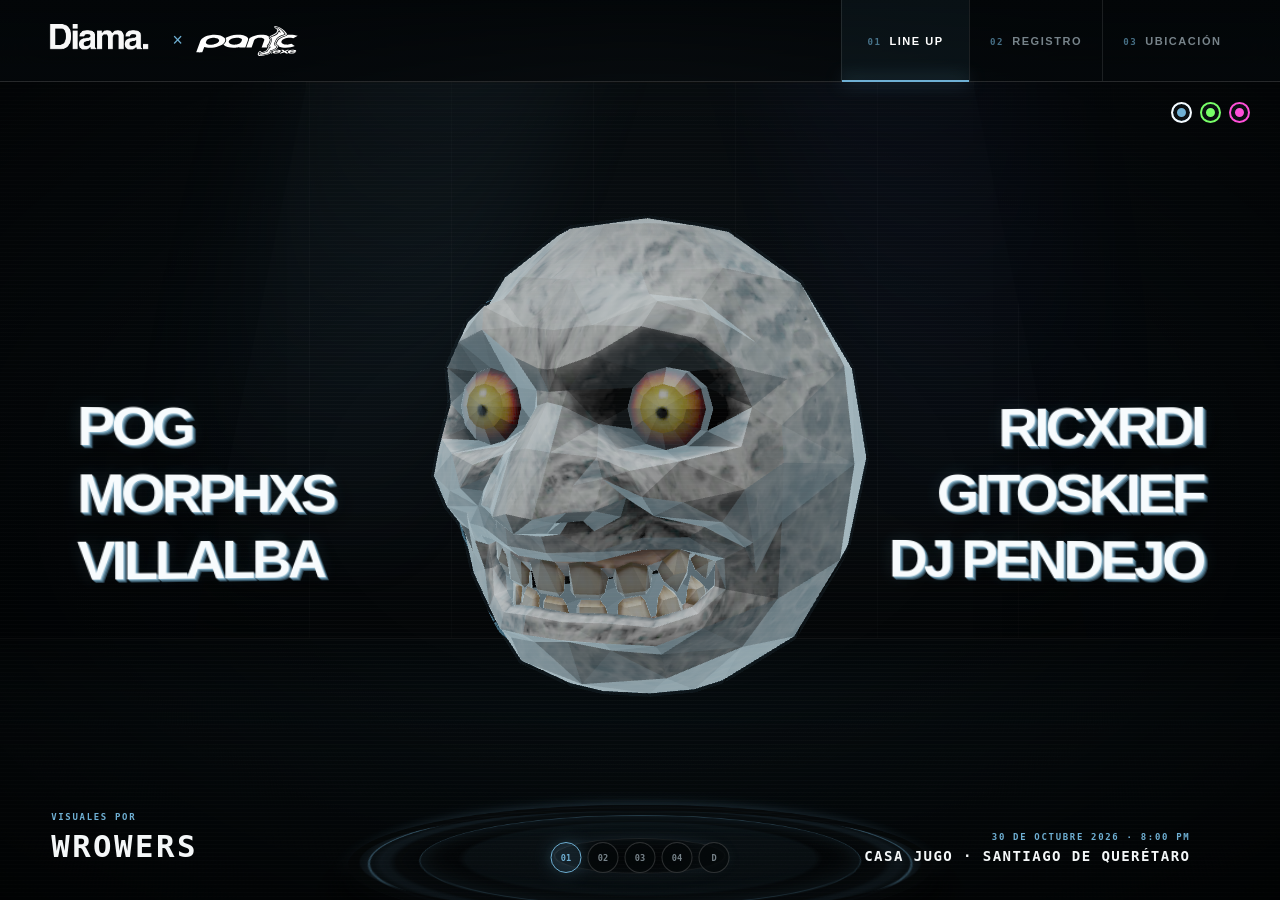
==== commit 0cb266bb: "Add files via upload" ====
--- a/index.html
+++ b/index.html
@@ -57,16 +57,16 @@
 
         <aside class="model-index" aria-label="Modelos 3D">
           <div class="model-buttons" role="list">
-            <button class="model-button model-select-button" type="button" data-model="kameo" aria-label="Mostrar Kameo" aria-pressed="false"><span>01</span></button>
-            <button class="model-button model-select-button" type="button" data-model="kalus" aria-label="Mostrar Kalus" aria-pressed="false"><span>02</span></button>
-            <button class="model-button model-select-button" type="button" data-model="dragon" aria-label="Mostrar Dragon" aria-pressed="false"><span>03</span></button>
-            <button class="model-button model-select-button is-active" type="button" data-model="moon" aria-label="Mostrar Luna" aria-pressed="true"><span>04</span></button>
+            <button class="model-button model-select-button is-active" type="button" data-model="moon" aria-label="Mostrar Luna" aria-pressed="true"><span>01</span></button>
+            <button class="model-button model-select-button" type="button" data-model="espada" aria-label="Mostrar Espada Panic X Diama" aria-pressed="false"><span>02</span></button>
+            <button class="model-button model-select-button" type="button" data-model="objt1" aria-label="Mostrar OBJT 1 Panic X Diama" aria-pressed="false"><span>03</span></button>
+            <button class="model-button model-select-button" type="button" data-model="panic" aria-label="Mostrar logo 3D de Panic" aria-pressed="false"><span>04</span></button>
             <button class="model-button model-select-button" type="button" data-model="diama" aria-label="Mostrar Diama" aria-pressed="false"><span>D</span></button>
           </div>
         </aside>
 
         <div class="sr-only" aria-live="polite">
-          <span id="modelCode">04</span><span id="modelName">Moon</span><span id="modelRole">Majora's Mask</span>
+          <span id="modelCode">01</span><span id="modelName">Moon</span><span id="modelRole">Majora's Mask</span>
         </div>
 
         <div class="scene-tools" aria-label="Color de iluminación">
@@ -153,7 +153,7 @@
       <div class="toast" id="toast" role="status" aria-live="polite"></div>
     </main>
 
-    <script src="./data.js?v=4"></script>
-    <script type="module" src="./app.js?v=4"></script>
+    <script src="./data.js?v=6"></script>
+    <script type="module" src="./app.js?v=7"></script>
   </body>
 </html>
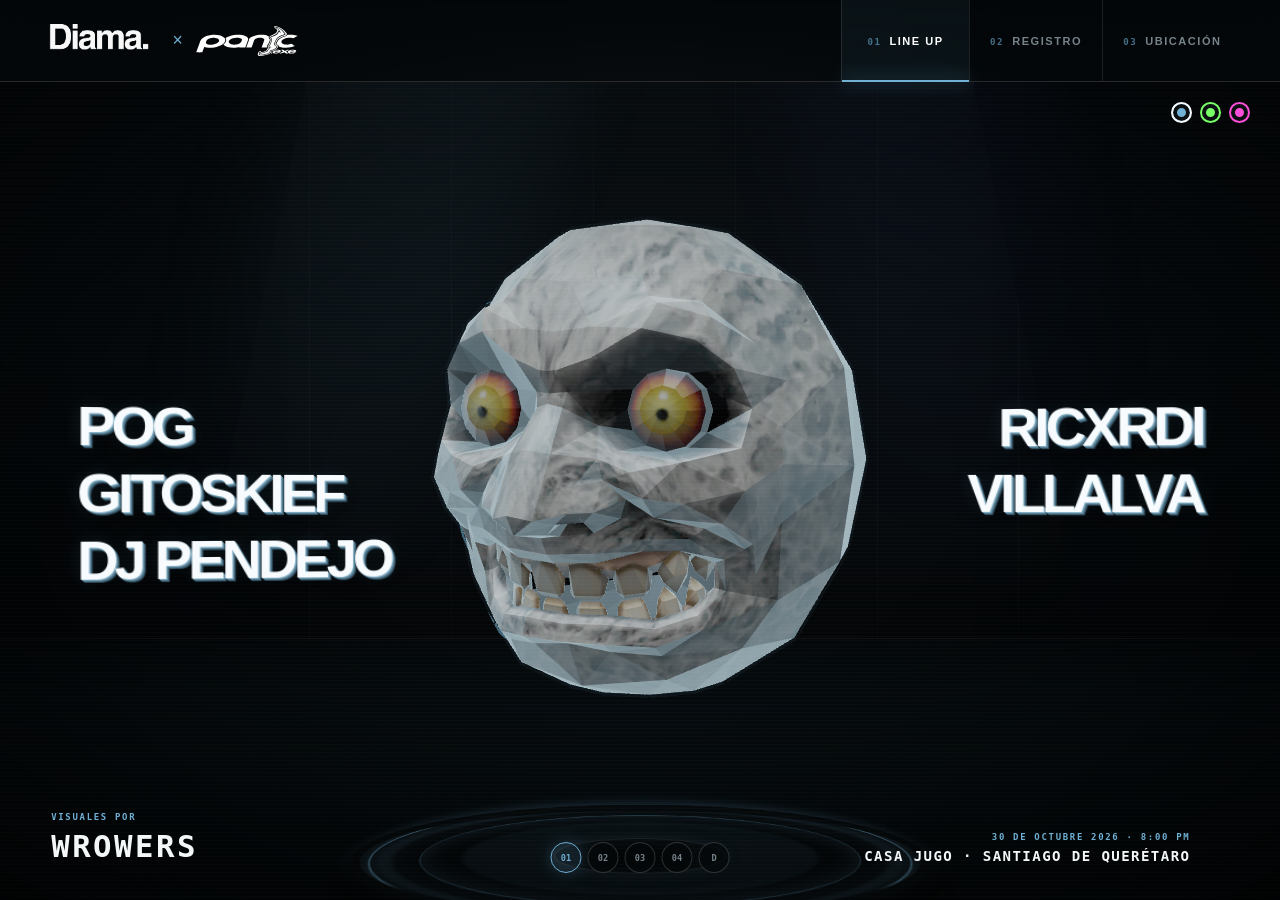
==== commit f168dc2d: "Add files via upload" ====
--- a/index.html
+++ b/index.html
@@ -10,7 +10,7 @@
     <meta property="og:type" content="website" />
     <title>Diama X Panic — Invitación</title>
     <link rel="icon" type="image/svg+xml" href="data:image/svg+xml,%3Csvg xmlns='http://www.w3.org/2000/svg' viewBox='0 0 64 64'%3E%3Crect width='64' height='64' rx='14' fill='%23070a0c'/%3E%3Cpath d='M16 17h15c11 0 18 5 18 15s-7 15-18 15H16zm10 8v14h5c5 0 8-2 8-7s-3-7-8-7z' fill='%236fb0d4'/%3E%3C/svg%3E" />
-    <link rel="stylesheet" href="./styles.css?v=4" />
+    <link rel="stylesheet" href="./styles.css?v=6" />
   </head>
   <body>
     <main class="app-shell" id="appShell">
@@ -130,9 +130,8 @@
         </section>
 
         <section class="view location-view" data-view="location" aria-labelledby="locationTitle" hidden>
-          <h2 class="sr-only" id="locationTitle">Ubicación de Casa Jugo</h2>
-          <a class="haunted-threshold" id="mapsPortal" href="https://maps.app.goo.gl/2daM6YKggRxVhezH6" target="_blank" rel="noopener" aria-label="Abrir ubicación de Casa Jugo en Google Maps">
-            <div class="halloween-moon"><i></i><i></i><i></i></div>
+          <h2 class="sr-only" id="locationTitle">Ubicación</h2>
+          <a class="haunted-threshold" id="mapsPortal" href="https://maps.app.goo.gl/2daM6YKggRxVhezH6" target="_blank" rel="noopener" aria-label="Abrir ubicación en Google Maps">
             <svg class="dead-branches" viewBox="0 0 700 700" preserveAspectRatio="none">
               <path d="M18 685C72 578 79 475 68 370C63 319 83 286 115 249M78 437C37 392 25 348 22 302M84 382C134 334 146 278 151 229M112 257C81 207 83 159 98 112M126 263C177 236 202 201 221 154M682 689C632 578 625 479 638 373C644 322 623 286 592 250M629 438C670 393 681 350 686 304M621 384C572 337 560 280 556 231M595 259C626 211 626 162 612 115M580 265C530 239 504 204 486 158" />
             </svg>
@@ -142,7 +141,7 @@
               <path d="M529 231c9-9 19-8 27 2 9-10 18-11 27-2-7-1-12 2-14 8-4-4-9-6-13-6s-8 2-12 6c-3-6-8-9-15-8Z" />
             </svg>
             <div class="portal-arch">
-              <div class="portal-core"><span>✦</span><b>CASA<br />JUGO</b><small>ABRIR UBICACIÓN</small></div>
+              <div class="portal-core"><b>ABRIR<br />UBICACIÓN</b></div>
             </div>
             <div class="fog-bands"><i></i><i></i><i></i></div>
             <div class="graveyard"><i></i><i></i><i></i><i></i></div>
@@ -153,7 +152,7 @@
       <div class="toast" id="toast" role="status" aria-live="polite"></div>
     </main>
 
-    <script src="./data.js?v=6"></script>
-    <script type="module" src="./app.js?v=7"></script>
+    <script src="./data.js?v=7"></script>
+    <script type="module" src="./app.js?v=9"></script>
   </body>
 </html>
--- a/styles.css
+++ b/styles.css
@@ -377,7 +377,15 @@
 
 .view.is-active { opacity: 1; visibility: visible; transform: translateY(0); }
 .view:not(.lineup-view).is-active { pointer-events: auto; }
-body[data-active-view="location"] #sceneCanvas:not(.is-switching) { opacity: 0.42; filter: saturate(0.58) contrast(1.08); }
+body[data-active-view="location"] #sceneCanvas,
+body[data-active-view="location"] .model-index,
+body[data-active-view="location"] .scene-tools,
+body[data-active-view="location"] .loading-state,
+body[data-active-view="location"] .error-state {
+  opacity: 0;
+  visibility: hidden;
+  pointer-events: none;
+}
 
 .view-kicker {
   position: absolute;
@@ -613,31 +621,6 @@
 .haunted-threshold:hover .portal-arch,
 .haunted-threshold:focus-visible .portal-arch { transform: translateX(-50%) scale(1.025); }
 
-.halloween-moon {
-  position: absolute;
-  z-index: -2;
-  top: 4%;
-  left: 50%;
-  width: 48%;
-  aspect-ratio: 1;
-  transform: translateX(-50%);
-  overflow: hidden;
-  border-radius: 50%;
-  background:
-    radial-gradient(circle at 35% 31%, rgba(18, 40, 52, 0.34) 0 5%, transparent 6%),
-    radial-gradient(circle at 68% 60%, rgba(18, 40, 52, 0.28) 0 8%, transparent 9%),
-    radial-gradient(circle at 46% 75%, rgba(18, 40, 52, 0.2) 0 4%, transparent 5%),
-    radial-gradient(circle at 44% 42%, #d6f1ff 0, #86bdd7 46%, #44748c 70%, #142c39 100%);
-  box-shadow: 0 0 38px rgba(139, 207, 241, 0.42), 0 0 110px rgba(var(--accent-rgb), 0.18);
-  opacity: 0.86;
-  animation: moonFlicker 8s ease-in-out infinite;
-}
-
-.halloween-moon i { position: absolute; border-radius: 50%; border: 1px solid rgba(17, 43, 56, 0.2); background: rgba(29, 65, 82, 0.14); }
-.halloween-moon i:nth-child(1) { width: 16%; height: 12%; top: 22%; left: 56%; }
-.halloween-moon i:nth-child(2) { width: 10%; height: 8%; top: 59%; left: 22%; }
-.halloween-moon i:nth-child(3) { width: 19%; height: 16%; top: 68%; left: 58%; }
-
 .dead-branches {
   position: absolute;
   z-index: 4;
@@ -691,9 +674,7 @@
   box-shadow: inset 0 0 70px rgba(0, 0, 0, 0.9), inset 0 0 18px rgba(var(--accent-rgb), 0.14);
 }
 
-.portal-core span { color: var(--accent); font-size: clamp(24px, 3vw, 46px); text-shadow: 0 0 22px rgba(var(--accent-rgb), 0.9); animation: sigilPulse 2.8s ease-in-out infinite; }
-.portal-core b { margin-top: 4px; color: rgba(236, 248, 253, 0.9); font: 900 clamp(24px, 3.7vw, 54px)/0.84 "Inter", Arial, sans-serif; letter-spacing: -0.065em; text-align: center; }
-.portal-core small { margin-top: 16px; padding-top: 10px; border-top: 1px solid rgba(var(--accent-rgb), 0.3); color: var(--accent); font: 700 clamp(0.48rem, 0.56vw, 0.62rem) Consolas, monospace; letter-spacing: 0.16em; }
+.portal-core b { color: rgba(236, 248, 253, 0.94); font: 900 clamp(30px, 4.4vw, 64px)/0.82 "Inter", Arial, sans-serif; letter-spacing: -0.065em; text-align: center; text-shadow: 0 0 26px rgba(var(--accent-rgb), 0.32); }
 
 .fog-bands { position: absolute; z-index: 5; right: -12%; bottom: 0; left: -12%; height: 29%; overflow: hidden; pointer-events: none; }
 .fog-bands i { position: absolute; left: -20%; width: 140%; height: 48%; border-radius: 50%; background: radial-gradient(ellipse, rgba(143, 192, 215, 0.18), transparent 64%); filter: blur(13px); animation: fogDrift 8s ease-in-out infinite alternate; }
@@ -731,10 +712,8 @@
 
 @keyframes spin { to { transform: rotate(360deg); } }
 @keyframes lineupIn { from { opacity: 0; filter: blur(7px); translate: 0 15px; } to { opacity: 1; filter: blur(0); translate: 0 0; } }
-@keyframes moonFlicker { 0%, 100% { opacity: 0.82; filter: brightness(0.94); } 48% { opacity: 0.92; filter: brightness(1.08); } 52% { opacity: 0.76; filter: brightness(0.9); } }
 @keyframes batFloat { 0%, 100% { transform: translate(0, 0); } 50% { transform: translate(8px, -9px); } }
 @keyframes fogDrift { from { transform: translateX(-5%) scaleX(0.96); } to { transform: translateX(7%) scaleX(1.04); } }
-@keyframes sigilPulse { 0%, 100% { opacity: 0.58; transform: scale(0.92); } 50% { opacity: 1; transform: scale(1.08); } }
 
 @media (max-width: 1050px) {
   .nav-tab { min-width: 108px; padding: 0 12px; }
@@ -800,7 +779,6 @@
   .register-console { display: block; }
   .registration-form { min-height: 390px; }
   .console-title > span { width: 40px; height: 40px; }
-  .portal-core small { letter-spacing: 0.12em; }
 }
 
 @media (prefers-reduced-motion: reduce) {
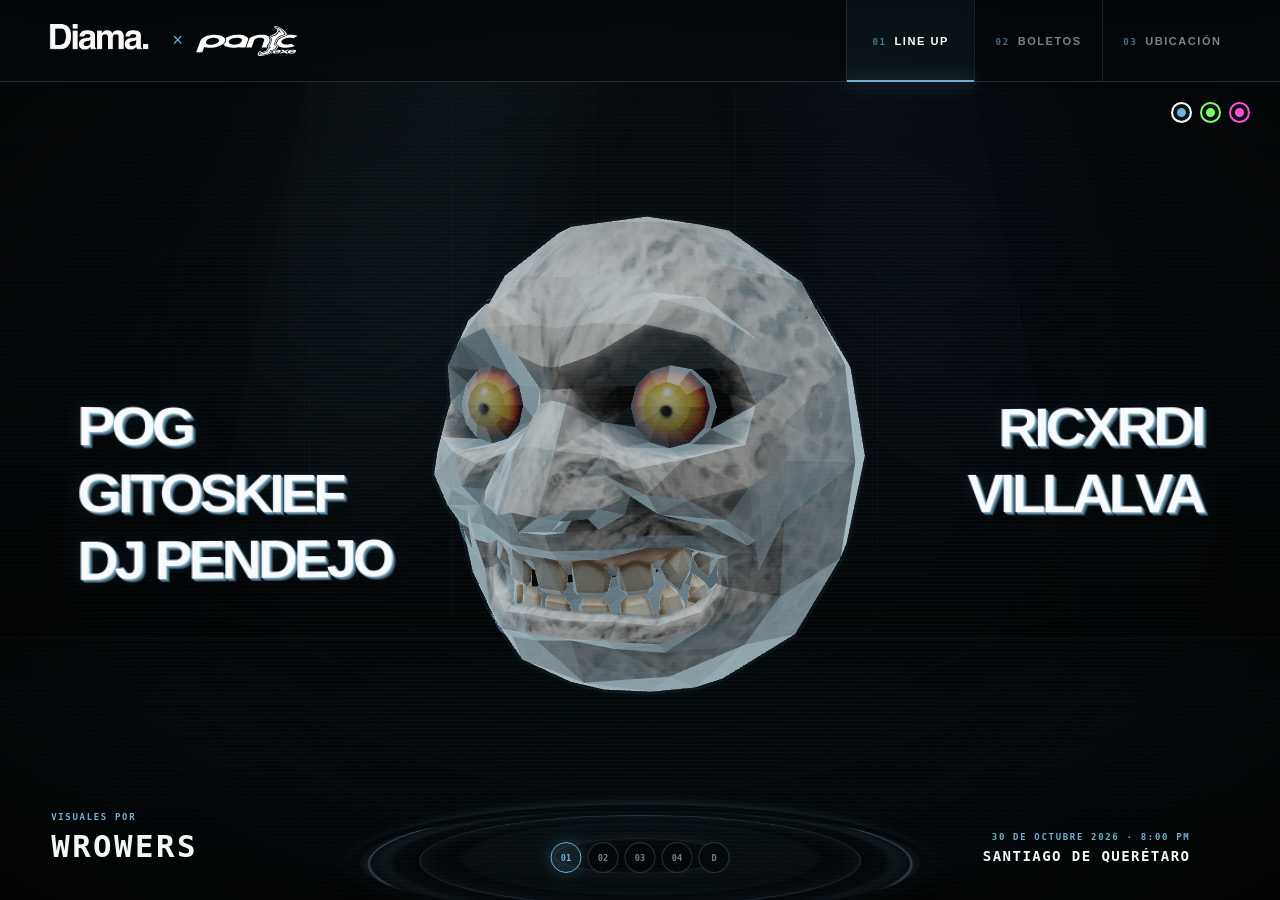
==== commit d56c46a1: "Add files via upload" ====
--- a/index.html
+++ b/index.html
@@ -1,158 +1,164 @@
-<!doctype html>
-<html lang="es">
-  <head>
-    <meta charset="UTF-8" />
-    <meta name="viewport" content="width=device-width, initial-scale=1, viewport-fit=cover" />
-    <meta name="theme-color" content="#4e88aa" />
-    <meta name="description" content="Invitación interactiva 3D para Diama X Panic en Querétaro." />
-    <meta property="og:title" content="Diama X Panic" />
-    <meta property="og:description" content="Line up, registro y ubicación de Diama X Panic." />
-    <meta property="og:type" content="website" />
-    <title>Diama X Panic — Invitación</title>
-    <link rel="icon" type="image/svg+xml" href="data:image/svg+xml,%3Csvg xmlns='http://www.w3.org/2000/svg' viewBox='0 0 64 64'%3E%3Crect width='64' height='64' rx='14' fill='%23070a0c'/%3E%3Cpath d='M16 17h15c11 0 18 5 18 15s-7 15-18 15H16zm10 8v14h5c5 0 8-2 8-7s-3-7-8-7z' fill='%236fb0d4'/%3E%3C/svg%3E" />
-    <link rel="stylesheet" href="./styles.css?v=6" />
-  </head>
-  <body>
-    <main class="app-shell" id="appShell">
-      <header class="topbar">
-        <a class="brand-lockup" href="#lineup" data-view-target="lineup" aria-label="Diama X Panic — abrir line up">
-          <span class="diama-logo-crop"><img src="./assets/branding/diama-logo.png" alt="Diama" /></span>
-          <span class="brand-x">×</span>
-          <span class="panic-logo-crop panic-logo-header"><img src="./assets/branding/panic-logo.svg" alt="Panic.exe" /></span>
-        </a>
-
-        <nav class="primary-nav" aria-label="Secciones de la invitación">
-          <button class="nav-tab is-active" type="button" data-view-target="lineup" aria-selected="true"><span>01</span>LINE UP</button>
-          <button class="nav-tab" type="button" data-view-target="register" aria-selected="false"><span>02</span>REGISTRO</button>
-          <button class="nav-tab" type="button" data-view-target="location" aria-selected="false"><span>03</span>UBICACIÓN</button>
-        </nav>
-        <span class="sr-only" id="statusText" aria-live="polite">Cargando escena</span>
-      </header>
-
-      <section class="viewer" aria-label="Escena 3D de Diama X Panic">
-        <div class="atmosphere" aria-hidden="true">
-          <div class="room-back-wall"></div>
-          <div class="room-side room-side-left"></div>
-          <div class="room-side room-side-right"></div>
-          <div class="room-floor"></div>
-          <div class="light-column light-column-a"></div>
-          <div class="light-column light-column-b"></div>
-          <div class="floor-grid"></div>
-          <div class="model-shadow"></div>
-          <div class="floor-ring"><span></span></div>
-        </div>
-
-        <canvas id="sceneCanvas" aria-label="Modelo 3D rotatorio. Arrastra para cambiar el ángulo y usa la rueda para acercarte."></canvas>
-        <div class="scanlines" aria-hidden="true"></div>
-        <div class="vignette" aria-hidden="true"></div>
-
-        <div class="loading-state" id="loadingState">
-          <span class="loader-ring"></span>
-          <p id="loadingLabel">Preparando a Moon</p>
-        </div>
-        <div class="error-state" id="errorState" hidden>
-          <strong>No se pudo abrir el modelo</strong>
-          <button type="button" id="retryButton">Reintentar</button>
-        </div>
-
-        <aside class="model-index" aria-label="Modelos 3D">
-          <div class="model-buttons" role="list">
-            <button class="model-button model-select-button is-active" type="button" data-model="moon" aria-label="Mostrar Luna" aria-pressed="true"><span>01</span></button>
-            <button class="model-button model-select-button" type="button" data-model="espada" aria-label="Mostrar Espada Panic X Diama" aria-pressed="false"><span>02</span></button>
-            <button class="model-button model-select-button" type="button" data-model="objt1" aria-label="Mostrar OBJT 1 Panic X Diama" aria-pressed="false"><span>03</span></button>
-            <button class="model-button model-select-button" type="button" data-model="panic" aria-label="Mostrar logo 3D de Panic" aria-pressed="false"><span>04</span></button>
-            <button class="model-button model-select-button" type="button" data-model="diama" aria-label="Mostrar Diama" aria-pressed="false"><span>D</span></button>
-          </div>
-        </aside>
-
-        <div class="sr-only" aria-live="polite">
-          <span id="modelCode">01</span><span id="modelName">Moon</span><span id="modelRole">Majora's Mask</span>
-        </div>
-
-        <div class="scene-tools" aria-label="Color de iluminación">
-          <button class="swatch swatch-blue is-active" type="button" data-color="#6fb0d4" aria-label="Luz azul" aria-pressed="true"></button>
-          <button class="swatch swatch-green" type="button" data-color="#78ff68" aria-label="Luz verde" aria-pressed="false"></button>
-          <button class="swatch swatch-pink" type="button" data-color="#ff4fd8" aria-label="Luz magenta" aria-pressed="false"></button>
-        </div>
-      </section>
-
-      <div class="view-stage" id="viewStage">
-        <section class="view lineup-view is-active" data-view="lineup" aria-labelledby="lineupTitle">
-          <h1 class="sr-only" id="lineupTitle">Line up</h1>
-          <ol class="lineup-list" id="lineupList" aria-label="Line up"></ol>
-          <div class="visual-credit"><span>VISUALES POR</span><strong id="visualArtist">WROWERS</strong></div>
-          <div class="event-stamp">
-            <span id="eventDateLine">30 DE OCTUBRE 2026 · 8:00 PM</span>
-            <strong id="eventVenueLine">CASA JUGO · SANTIAGO DE QUERÉTARO</strong>
-          </div>
-        </section>
-
-        <section class="view register-view" data-view="register" aria-labelledby="registerTitle" hidden>
-          <div class="panel-heading">
-            <h2 id="registerTitle">REGISTRO</h2>
-            <p>Crea tu registro y guarda el boleto en tu dispositivo.</p>
-          </div>
-
-          <div class="register-console">
-            <form class="registration-form" id="registrationForm" novalidate>
-              <div class="console-title"><span>D</span><div><b>PERFIL DE ACCESO</b><small>NOMBRE + INSTAGRAM</small></div></div>
-              <div class="registration-price"><span>VALOR DEL REGISTRO</span><strong id="registrationPrice">$100 MXN</strong></div>
-              <label>NOMBRE<input id="guestName" name="name" autocomplete="name" maxlength="50" placeholder="TU NOMBRE" required /></label>
-              <label>INSTAGRAM<div class="input-prefix"><span>@</span><input id="guestInstagram" name="instagram" autocomplete="off" maxlength="40" placeholder="USUARIO" required /></div></label>
-              <p class="form-message" id="formMessage" role="alert"></p>
-              <button class="action action-primary" type="submit">CREAR MI BOLETO</button>
-              <small class="privacy-note">Tu registro identifica tu acceso a Diama X Panic.</small>
-            </form>
-
-            <article class="ticket-panel" id="ticketPanel" hidden>
-              <div class="ticket-art" aria-hidden="true"><img src="./assets/branding/ticket-art.png" alt="" /></div>
-              <div class="ticket-data">
-                <header class="ticket-header"><b>DIAMA × PANIC</b><small>ACCESO DIGITAL · 30.10.26</small></header>
-                <div class="ticket-identity">
-                  <span>REGISTRO CONFIRMADO</span>
-                  <h3 id="ticketName">—</h3>
-                  <strong id="ticketInstagram">—</strong>
-                </div>
-                <dl class="ticket-meta">
-                  <div><dt>FECHA</dt><dd id="ticketDate">30 OCT 2026 · 8:00 PM</dd></div>
-                  <div><dt>LUGAR</dt><dd>CASA JUGO</dd></div>
-                  <div><dt>VALOR</dt><dd id="ticketPrice">$100 MXN</dd></div>
-                  <div class="token-row"><dt>TOKEN</dt><dd id="ticketFolio">—</dd></div>
-                </dl>
-                <footer class="ticket-footer">
-                  <div class="ticket-code" aria-hidden="true"></div>
-                  <small>TOMA UNA CAPTURA DE ESTA PANTALLA</small>
-                  <b class="ticket-admit">PRESENTA ESTA CAPTURA EN EL ACCESO</b>
-                </footer>
-              </div>
-            </article>
-          </div>
-        </section>
-
-        <section class="view location-view" data-view="location" aria-labelledby="locationTitle" hidden>
-          <h2 class="sr-only" id="locationTitle">Ubicación</h2>
-          <a class="haunted-threshold" id="mapsPortal" href="https://maps.app.goo.gl/2daM6YKggRxVhezH6" target="_blank" rel="noopener" aria-label="Abrir ubicación en Google Maps">
-            <svg class="dead-branches" viewBox="0 0 700 700" preserveAspectRatio="none">
-              <path d="M18 685C72 578 79 475 68 370C63 319 83 286 115 249M78 437C37 392 25 348 22 302M84 382C134 334 146 278 151 229M112 257C81 207 83 159 98 112M126 263C177 236 202 201 221 154M682 689C632 578 625 479 638 373C644 322 623 286 592 250M629 438C670 393 681 350 686 304M621 384C572 337 560 280 556 231M595 259C626 211 626 162 612 115M580 265C530 239 504 204 486 158" />
-            </svg>
-            <svg class="bat-flight" viewBox="0 0 700 700">
-              <path d="M155 178c17-17 35-16 51 2 16-18 34-19 51-2-13-2-22 3-27 14-8-8-16-11-24-11s-16 3-24 11c-5-11-14-16-27-14Z" />
-              <path d="M496 132c12-12 25-11 36 2 11-13 24-14 36-2-9-2-15 2-19 10-6-6-11-8-17-8s-11 2-17 8c-4-8-10-12-19-10Z" />
-              <path d="M529 231c9-9 19-8 27 2 9-10 18-11 27-2-7-1-12 2-14 8-4-4-9-6-13-6s-8 2-12 6c-3-6-8-9-15-8Z" />
-            </svg>
-            <div class="portal-arch">
-              <div class="portal-core"><b>ABRIR<br />UBICACIÓN</b></div>
-            </div>
-            <div class="fog-bands"><i></i><i></i><i></i></div>
-            <div class="graveyard"><i></i><i></i><i></i><i></i></div>
-          </a>
-        </section>
-      </div>
-
-      <div class="toast" id="toast" role="status" aria-live="polite"></div>
-    </main>
-
-    <script src="./data.js?v=7"></script>
-    <script type="module" src="./app.js?v=9"></script>
-  </body>
-</html>
+<!doctype html>
+<html lang="es">
+  <head>
+    <meta charset="UTF-8" />
+    <meta name="viewport" content="width=device-width, initial-scale=1, viewport-fit=cover" />
+    <meta name="theme-color" content="#4e88aa" />
+    <meta name="description" content="Invitación interactiva 3D para Diama X Panic en Querétaro." />
+    <meta property="og:title" content="Diama X Panic" />
+    <meta property="og:description" content="Line up, boletos oficiales y ubicación de Diama X Panic." />
+    <meta property="og:type" content="website" />
+    <title>Diama X Panic — Invitación</title>
+    <link rel="icon" type="image/svg+xml" href="data:image/svg+xml,%3Csvg xmlns='http://www.w3.org/2000/svg' viewBox='0 0 64 64'%3E%3Crect width='64' height='64' rx='14' fill='%23070a0c'/%3E%3Cpath d='M16 17h15c11 0 18 5 18 15s-7 15-18 15H16zm10 8v14h5c5 0 8-2 8-7s-3-7-8-7z' fill='%236fb0d4'/%3E%3C/svg%3E" />
+    <link rel="stylesheet" href="./styles.css?v=7" />
+  </head>
+  <body>
+    <main class="app-shell" id="appShell">
+      <header class="topbar">
+        <a class="brand-lockup" href="#lineup" data-view-target="lineup" aria-label="Diama X Panic — abrir line up">
+          <span class="diama-logo-crop"><img src="./assets/branding/diama-logo.png" alt="Diama" /></span>
+          <span class="brand-x">×</span>
+          <span class="panic-logo-crop panic-logo-header"><img src="./assets/branding/panic-logo.svg" alt="Panic.exe" /></span>
+        </a>
+
+        <nav class="primary-nav" aria-label="Secciones de la invitación">
+          <button class="nav-tab is-active" type="button" data-view-target="lineup" aria-selected="true"><span>01</span>LINE UP</button>
+          <button class="nav-tab" type="button" data-view-target="register" aria-selected="false"><span>02</span>BOLETOS</button>
+          <button class="nav-tab" type="button" data-view-target="location" aria-selected="false"><span>03</span>UBICACIÓN</button>
+        </nav>
+        <span class="sr-only" id="statusText" aria-live="polite">Cargando escena</span>
+      </header>
+
+      <section class="viewer" aria-label="Escena 3D de Diama X Panic">
+        <div class="atmosphere" aria-hidden="true">
+          <div class="room-back-wall"></div>
+          <div class="room-side room-side-left"></div>
+          <div class="room-side room-side-right"></div>
+          <div class="room-floor"></div>
+          <div class="light-column light-column-a"></div>
+          <div class="light-column light-column-b"></div>
+          <div class="floor-grid"></div>
+          <div class="model-shadow"></div>
+          <div class="floor-ring"><span></span></div>
+        </div>
+
+        <canvas id="sceneCanvas" aria-label="Modelo 3D rotatorio. Arrastra para cambiar el ángulo y usa la rueda para acercarte."></canvas>
+        <div class="scanlines" aria-hidden="true"></div>
+        <div class="vignette" aria-hidden="true"></div>
+
+        <div class="loading-state" id="loadingState">
+          <span class="loader-ring"></span>
+          <p id="loadingLabel">Preparando a Moon</p>
+        </div>
+        <div class="error-state" id="errorState" hidden>
+          <strong>No se pudo abrir el modelo</strong>
+          <button type="button" id="retryButton">Reintentar</button>
+        </div>
+
+        <aside class="model-index" aria-label="Modelos 3D">
+          <div class="model-buttons" role="list">
+            <button class="model-button model-select-button is-active" type="button" data-model="moon" aria-label="Mostrar Luna" aria-pressed="true"><span>01</span></button>
+            <button class="model-button model-select-button" type="button" data-model="espada" aria-label="Mostrar Espada Panic X Diama" aria-pressed="false"><span>02</span></button>
+            <button class="model-button model-select-button" type="button" data-model="objt1" aria-label="Mostrar OBJT 1 Panic X Diama" aria-pressed="false"><span>03</span></button>
+            <button class="model-button model-select-button" type="button" data-model="panic" aria-label="Mostrar logo 3D de Panic" aria-pressed="false"><span>04</span></button>
+            <button class="model-button model-select-button" type="button" data-model="diama" aria-label="Mostrar Diama" aria-pressed="false"><span>D</span></button>
+          </div>
+        </aside>
+
+        <div class="sr-only" aria-live="polite">
+          <span id="modelCode">01</span><span id="modelName">Moon</span><span id="modelRole">Majora's Mask</span>
+        </div>
+
+        <div class="scene-tools" aria-label="Color de iluminación">
+          <button class="swatch swatch-blue is-active" type="button" data-color="#6fb0d4" aria-label="Luz azul" aria-pressed="true"></button>
+          <button class="swatch swatch-green" type="button" data-color="#78ff68" aria-label="Luz verde" aria-pressed="false"></button>
+          <button class="swatch swatch-pink" type="button" data-color="#ff4fd8" aria-label="Luz magenta" aria-pressed="false"></button>
+        </div>
+      </section>
+
+      <div class="view-stage" id="viewStage">
+        <section class="view lineup-view is-active" data-view="lineup" aria-labelledby="lineupTitle">
+          <h1 class="sr-only" id="lineupTitle">Line up</h1>
+          <ol class="lineup-list" id="lineupList" aria-label="Line up"></ol>
+          <div class="visual-credit"><span>VISUALES POR</span><strong id="visualArtist">WROWERS</strong></div>
+          <div class="event-stamp">
+            <span id="eventDateLine">30 DE OCTUBRE 2026 · 8:00 PM</span>
+            <strong id="eventVenueLine">SANTIAGO DE QUERÉTARO</strong>
+          </div>
+        </section>
+
+        <section class="view register-view" data-view="register" aria-labelledby="registerTitle" hidden>
+          <div class="panel-heading">
+            <span>VENTA OFICIAL / 02</span>
+            <h2 id="registerTitle">BOLETOS</h2>
+            <p>Asegura tu acceso en Shows.link. Recibirás tu boleto digital oficial al terminar la compra.</p>
+          </div>
+
+          <article class="ticket-portal" aria-label="Venta oficial de boletos">
+            <header class="ticket-portal-header">
+              <div class="ticket-provider-mark" aria-hidden="true"><span>D</span><i>×</i><span>P</span></div>
+              <div>
+                <span>DIAMA X PANIC</span>
+                <strong>ACCESO OFICIAL</strong>
+              </div>
+              <b class="sale-status" id="ticketStatus">ÚLTIMOS</b>
+            </header>
+
+            <div class="ticket-options">
+              <div class="ticket-option is-featured">
+                <div>
+                  <span id="ticketPhase">PREVENTA FASE 1</span>
+                  <small>ACCESO INDIVIDUAL</small>
+                </div>
+                <strong><span id="ticketPrice">$99 MXN</span><small>+ CARGOS</small></strong>
+              </div>
+              <div class="ticket-option">
+                <div>
+                  <span id="ticketPromoName">2X PROMO</span>
+                  <small id="ticketPromoDetail">2 ACCESOS</small>
+                </div>
+                <strong><span id="ticketPromoPrice">$189 MXN</span><small>+ CARGOS</small></strong>
+              </div>
+            </div>
+
+            <a class="ticket-checkout" id="ticketCheckoutLink" href="https://shows.link/panicexe-x-diama-pog-dj-pendejo/tickets" target="_blank" rel="noopener" aria-label="Comprar boletos oficiales en Shows.link, abre en otra pestaña">
+              <span>COMPRAR EN SHOWS.LINK</span>
+              <svg viewBox="0 0 24 24" aria-hidden="true"><path d="M7 17 17 7M9 7h8v8" /></svg>
+            </a>
+
+            <div class="ticket-trust" aria-label="Beneficios de la venta oficial">
+              <span><i></i>QR OFICIAL</span>
+              <span><i></i>PAGO SEGURO</span>
+              <span><i></i>ACCESO DIGITAL</span>
+            </div>
+            <p class="ticket-disclaimer">Venta procesada por <strong>shows.link</strong> y Mercado Pago.</p>
+          </article>
+        </section>
+
+        <section class="view location-view" data-view="location" aria-labelledby="locationTitle" hidden>
+          <h2 class="sr-only" id="locationTitle">Ubicación</h2>
+          <a class="haunted-threshold" id="mapsPortal" href="https://maps.app.goo.gl/2daM6YKggRxVhezH6" target="_blank" rel="noopener" aria-label="Abrir ubicación en Google Maps">
+            <svg class="dead-branches" viewBox="0 0 700 700" preserveAspectRatio="none">
+              <path d="M18 685C72 578 79 475 68 370C63 319 83 286 115 249M78 437C37 392 25 348 22 302M84 382C134 334 146 278 151 229M112 257C81 207 83 159 98 112M126 263C177 236 202 201 221 154M682 689C632 578 625 479 638 373C644 322 623 286 592 250M629 438C670 393 681 350 686 304M621 384C572 337 560 280 556 231M595 259C626 211 626 162 612 115M580 265C530 239 504 204 486 158" />
+            </svg>
+            <svg class="bat-flight" viewBox="0 0 700 700">
+              <path d="M155 178c17-17 35-16 51 2 16-18 34-19 51-2-13-2-22 3-27 14-8-8-16-11-24-11s-16 3-24 11c-5-11-14-16-27-14Z" />
+              <path d="M496 132c12-12 25-11 36 2 11-13 24-14 36-2-9-2-15 2-19 10-6-6-11-8-17-8s-11 2-17 8c-4-8-10-12-19-10Z" />
+              <path d="M529 231c9-9 19-8 27 2 9-10 18-11 27-2-7-1-12 2-14 8-4-4-9-6-13-6s-8 2-12 6c-3-6-8-9-15-8Z" />
+            </svg>
+            <div class="portal-arch">
+              <div class="portal-core"><b>ABRIR<br />UBICACIÓN</b></div>
+            </div>
+            <div class="fog-bands"><i></i><i></i><i></i></div>
+            <div class="graveyard"><i></i><i></i><i></i><i></i></div>
+          </a>
+        </section>
+      </div>
+
+      <div class="toast" id="toast" role="status" aria-live="polite"></div>
+    </main>
+
+    <script src="./data.js?v=7"></script>
+    <script type="module" src="./app.js?v=9"></script>
+  </body>
+</html>
--- a/styles.css
+++ b/styles.css
@@ -1,786 +1,759 @@
-:root {
-  color-scheme: dark;
-  --accent: #6fb0d4;
-  --accent-rgb: 111, 176, 212;
-  --accent-deep: #2f6381;
-  --ink: #f4f7f8;
-  --muted: #8f9aa0;
-  --line: rgba(255, 255, 255, 0.14);
-  --panel: rgba(5, 10, 13, 0.84);
-  --black: #030608;
-  --topbar: 82px;
-  font-family: "Bahnschrift", "Arial Narrow", "Segoe UI", sans-serif;
-}
-
-* { box-sizing: border-box; }
-[hidden] { display: none !important; }
-html, body { width: 100%; min-height: 100%; background: var(--black); }
-
-body {
-  margin: 0;
-  overflow: hidden;
-  color: var(--ink);
-  background: #030608;
-}
-
-button, input { font: inherit; }
-button, a { -webkit-tap-highlight-color: transparent; }
-
-.sr-only {
-  position: absolute !important;
-  width: 1px !important;
-  height: 1px !important;
-  padding: 0 !important;
-  margin: -1px !important;
-  overflow: hidden !important;
-  clip: rect(0, 0, 0, 0) !important;
-  white-space: nowrap !important;
-  border: 0 !important;
-}
-
-.app-shell {
-  position: relative;
-  width: 100vw;
-  height: 100dvh;
-  min-height: 620px;
-  overflow: hidden;
-  background: #030608;
-}
-
-.topbar {
-  position: fixed;
-  z-index: 40;
-  inset: 0 0 auto;
-  height: var(--topbar);
-  display: flex;
-  align-items: center;
-  justify-content: space-between;
-  gap: 28px;
-  padding: 0 clamp(18px, 3vw, 44px);
-  border-bottom: 1px solid var(--line);
-  background: linear-gradient(180deg, rgba(3, 6, 8, 0.98), rgba(3, 6, 8, 0.82));
-  backdrop-filter: blur(20px);
-}
-
-.brand-lockup {
-  display: flex;
-  align-items: center;
-  gap: 12px;
-  height: 100%;
-  color: #fff;
-  text-decoration: none;
-}
-
-.diama-logo-crop {
-  position: relative;
-  width: 122px;
-  height: 33px;
-  overflow: hidden;
-}
-
-.diama-logo-crop img {
-  position: absolute;
-  top: -46px;
-  left: 0;
-  width: 122px;
-  height: 122px;
-}
-
-.brand-x {
-  color: var(--accent);
-  font-size: 1.1rem;
-  font-weight: 300;
-}
-
-.panic-logo-crop {
-  position: relative;
-  display: block;
-  overflow: hidden;
-  flex: 0 0 auto;
-}
-
-.panic-logo-crop img {
-  position: absolute;
-  left: 0;
-  display: block;
-  width: 100%;
-  height: auto;
-}
-
-.panic-logo-header { width: 104px; height: 32px; }
-.panic-logo-header img { top: -13px; }
-
-.primary-nav {
-  align-self: stretch;
-  display: flex;
-  align-items: stretch;
-}
-
-.nav-tab {
-  position: relative;
-  min-width: 128px;
-  padding: 0 20px;
-  border: 0;
-  border-left: 1px solid rgba(255, 255, 255, 0.1);
-  color: #77838a;
-  background: transparent;
-  font-size: 0.69rem;
-  font-weight: 900;
-  letter-spacing: 0.14em;
-  cursor: pointer;
-  transition: color 180ms ease, background 180ms ease;
-}
-
-.nav-tab span {
-  margin-right: 8px;
-  color: rgba(var(--accent-rgb), 0.62);
-  font-family: Consolas, monospace;
-  font-size: 0.57rem;
-}
-
-.nav-tab::after {
-  content: "";
-  position: absolute;
-  right: 0;
-  bottom: -1px;
-  left: 0;
-  height: 2px;
-  background: var(--accent);
-  box-shadow: 0 0 18px rgba(var(--accent-rgb), 0.8);
-  transform: scaleX(0);
-  transition: transform 180ms ease;
-}
-
-.nav-tab:hover,
-.nav-tab:focus-visible,
-.nav-tab.is-active { color: #fff; outline: none; background: rgba(var(--accent-rgb), 0.06); }
-.nav-tab.is-active::after { transform: scaleX(1); }
-
-.viewer {
-  position: fixed;
-  z-index: 0;
-  inset: 0;
-  isolation: isolate;
-  background:
-    radial-gradient(ellipse at 50% -12%, rgba(222, 244, 255, 0.12), transparent 47%),
-    radial-gradient(circle at 52% 46%, rgba(var(--accent-rgb), 0.12), transparent 26%),
-    linear-gradient(180deg, #091016 0%, #030608 74%);
-}
-
-#sceneCanvas {
-  position: absolute;
-  z-index: 4;
-  inset: var(--topbar) 0 0;
-  width: 100%;
-  height: calc(100% - var(--topbar));
-  touch-action: none;
-  cursor: grab;
-  opacity: 1;
-  transition: opacity 280ms ease, filter 280ms ease;
-}
-
-#sceneCanvas:active { cursor: grabbing; }
-#sceneCanvas.is-switching { opacity: 0.2; filter: blur(5px); }
-
-.atmosphere {
-  position: absolute;
-  inset: var(--topbar) 0 0;
-  overflow: hidden;
-  pointer-events: none;
-  perspective: 900px;
-}
-
-.room-back-wall {
-  position: absolute;
-  inset: 0 13% 31%;
-  border: 1px solid rgba(255, 255, 255, 0.05);
-  background:
-    repeating-linear-gradient(90deg, rgba(255, 255, 255, 0.022) 0 1px, transparent 1px 15%),
-    linear-gradient(180deg, #0b1115 0%, #070b0e 72%, #05080a 100%);
-  box-shadow: inset 0 -60px 100px rgba(0, 0, 0, 0.5), inset 0 0 80px rgba(var(--accent-rgb), 0.045);
-}
-
-.room-side {
-  position: absolute;
-  top: 0;
-  bottom: 18%;
-  width: 24%;
-  background: linear-gradient(180deg, #090f13 0%, #030608 88%);
-  opacity: 0.96;
-}
-
-.room-side-left { left: 0; clip-path: polygon(0 0, 100% 0, 55% 100%, 0 100%); border-right: 1px solid rgba(255, 255, 255, 0.045); }
-.room-side-right { right: 0; clip-path: polygon(0 0, 100% 0, 100% 100%, 45% 100%); border-left: 1px solid rgba(255, 255, 255, 0.045); }
-
-.room-floor {
-  position: absolute;
-  top: 68%;
-  right: -12%;
-  bottom: -28%;
-  left: -12%;
-  background: linear-gradient(180deg, #081014 0%, #020405 72%);
-  transform: perspective(680px) rotateX(61deg);
-  transform-origin: top center;
-  border-top: 1px solid rgba(255, 255, 255, 0.08);
-  box-shadow: inset 0 50px 100px rgba(0, 0, 0, 0.6);
-}
-
-.light-column {
-  position: absolute;
-  top: -25%;
-  width: 260px;
-  height: 110%;
-  filter: blur(48px);
-  opacity: 0.11;
-}
-
-.light-column-a { left: 17%; background: linear-gradient(180deg, var(--accent), transparent 80%); transform: rotate(18deg); }
-.light-column-b { right: 14%; background: linear-gradient(180deg, #5e6cff, transparent 75%); transform: rotate(-14deg); opacity: 0.07; }
-
-.floor-grid {
-  position: absolute;
-  right: -20%;
-  bottom: -35%;
-  left: -20%;
-  height: 57%;
-  opacity: 0.13;
-  transform: perspective(620px) rotateX(66deg);
-  transform-origin: bottom center;
-  background-image:
-    linear-gradient(rgba(var(--accent-rgb), 0.28) 1px, transparent 1px),
-    linear-gradient(90deg, rgba(var(--accent-rgb), 0.28) 1px, transparent 1px);
-  background-size: 68px 68px;
-  mask-image: radial-gradient(ellipse at center, black 0, transparent 68%);
-}
-
-.floor-ring {
-  position: absolute;
-  left: 50%;
-  bottom: -3%;
-  width: min(42vw, 570px);
-  height: 140px;
-  transform: translateX(-50%) perspective(720px) rotateX(64deg);
-  transform-style: preserve-3d;
-  border: 2px solid rgba(var(--accent-rgb), 0.72);
-  border-radius: 50%;
-  background: radial-gradient(ellipse, rgba(var(--accent-rgb), 0.08) 0 46%, rgba(0, 0, 0, 0.18) 48% 64%, rgba(var(--accent-rgb), 0.11) 66% 68%, transparent 70%);
-  box-shadow: 0 0 24px rgba(var(--accent-rgb), 0.42), inset 0 0 38px rgba(var(--accent-rgb), 0.16);
-  opacity: 0.82;
-}
-
-.floor-ring::before,
-.floor-ring::after { content: ""; position: absolute; border-radius: 50%; pointer-events: none; }
-.floor-ring::before { inset: 9%; border: 1px solid rgba(var(--accent-rgb), 0.5); box-shadow: inset 0 0 22px rgba(var(--accent-rgb), 0.2); }
-.floor-ring::after { inset: -4%; transform: translateZ(-24px); border: 10px solid rgba(7, 10, 12, 0.94); box-shadow: 0 20px 28px rgba(0, 0, 0, 0.9), 0 0 18px rgba(var(--accent-rgb), 0.16); }
-.floor-ring span { position: absolute; inset: 34%; border: 1px solid rgba(255, 255, 255, 0.22); border-radius: 50%; box-shadow: 0 0 15px rgba(var(--accent-rgb), 0.28); }
-
-.model-shadow {
-  position: absolute;
-  z-index: 2;
-  left: 50%;
-  bottom: 3%;
-  width: 176px;
-  height: 36px;
-  transform: translateX(-50%);
-  border-radius: 50%;
-  background: radial-gradient(ellipse, rgba(0, 0, 0, 0.95) 0 24%, rgba(0, 0, 0, 0.66) 45%, transparent 72%);
-  filter: blur(9px);
-  opacity: 0.82;
-}
-
-.scanlines,
-.vignette { position: absolute; z-index: 5; inset: var(--topbar) 0 0; pointer-events: none; }
-.scanlines { opacity: 0.045; background: repeating-linear-gradient(0deg, transparent 0 3px, #fff 4px); }
-.vignette { background: radial-gradient(ellipse at center, transparent 35%, rgba(0, 0, 0, 0.68) 100%); }
-
-.loading-state,
-.error-state {
-  position: absolute;
-  z-index: 32;
-  left: 50%;
-  top: 50%;
-  display: grid;
-  place-items: center;
-  transform: translate(-50%, -50%);
-  text-align: center;
-}
-
-.loading-state { transition: opacity 300ms ease; }
-.loading-state.is-hidden { opacity: 0; pointer-events: none; }
-.loader-ring { width: 54px; height: 54px; border: 1px solid rgba(255, 255, 255, 0.12); border-top-color: var(--accent); border-radius: 50%; box-shadow: 0 0 22px rgba(var(--accent-rgb), 0.18); animation: spin 1s linear infinite; }
-.loading-state p { margin: 16px 0 0; color: #9aa5ab; font: 700 0.68rem Consolas, monospace; letter-spacing: 0.16em; text-transform: uppercase; }
-.error-state strong { margin-bottom: 14px; }
-.error-state button { padding: 9px 15px; border: 1px solid var(--accent); color: var(--accent); background: transparent; cursor: pointer; }
-
-.model-index {
-  position: absolute;
-  z-index: 9;
-  left: 50%;
-  bottom: 27px;
-  display: flex;
-  align-items: center;
-  gap: 14px;
-  transform: translateX(-50%);
-}
-
-.model-buttons { display: flex; gap: 6px; }
-
-.model-button {
-  width: 31px;
-  height: 31px;
-  display: grid;
-  place-items: center;
-  padding: 0;
-  border: 1px solid rgba(255, 255, 255, 0.16);
-  border-radius: 50%;
-  color: #77838a;
-  background: rgba(4, 8, 10, 0.76);
-  font: 800 0.54rem Consolas, monospace;
-  cursor: pointer;
-  transition: 180ms ease;
-}
-
-.model-button:hover,
-.model-button:focus-visible { border-color: rgba(var(--accent-rgb), 0.7); color: #fff; outline: none; transform: translateY(-2px); }
-.model-button.is-active { border-color: var(--accent); color: var(--accent); background: rgba(var(--accent-rgb), 0.12); box-shadow: 0 0 18px rgba(var(--accent-rgb), 0.22); }
-
-.scene-tools {
-  position: absolute;
-  z-index: 9;
-  right: 30px;
-  top: calc(var(--topbar) + 20px);
-  display: flex;
-  gap: 8px;
-}
-
-.swatch { width: 21px; height: 21px; padding: 0; border: 2px solid transparent; border-radius: 50%; cursor: pointer; box-shadow: inset 0 0 0 4px #0b0f12; }
-.swatch.is-active { border-color: #f5fbff; }
-.swatch-green { background: #78ff68; }
-.swatch-blue { background: #6fb0d4; }
-.swatch-pink { background: #ff4fd8; }
-
-.view-stage {
-  position: fixed;
-  z-index: 12;
-  inset: var(--topbar) 0 0;
-  pointer-events: none;
-}
-
-.view {
-  position: absolute;
-  inset: 0;
-  opacity: 0;
-  visibility: hidden;
-  transform: translateY(12px);
-  transition: opacity 280ms ease, transform 360ms cubic-bezier(0.2, 0.8, 0.2, 1), visibility 280ms;
-}
-
-.view.is-active { opacity: 1; visibility: visible; transform: translateY(0); }
-.view:not(.lineup-view).is-active { pointer-events: auto; }
-body[data-active-view="location"] #sceneCanvas,
-body[data-active-view="location"] .model-index,
-body[data-active-view="location"] .scene-tools,
-body[data-active-view="location"] .loading-state,
-body[data-active-view="location"] .error-state {
-  opacity: 0;
-  visibility: hidden;
-  pointer-events: none;
-}
-
-.view-kicker {
-  position: absolute;
-  top: clamp(24px, 4vh, 48px);
-  left: clamp(24px, 4vw, 62px);
-  display: grid;
-  gap: 7px;
-  font: 700 0.61rem Consolas, monospace;
-  letter-spacing: 0.18em;
-}
-
-.view-kicker span { color: var(--accent); }
-.view-kicker b { color: rgba(255, 255, 255, 0.52); }
-
-.lineup-list {
-  position: absolute;
-  z-index: 3;
-  top: 18%;
-  right: clamp(62px, 9vw, 150px);
-  bottom: 17%;
-  left: clamp(62px, 9vw, 150px);
-  display: grid;
-  grid-template-columns: 1fr 1fr;
-  align-content: center;
-  gap: clamp(10px, 2vh, 24px) clamp(90px, 18vw, 300px);
-  margin: 0;
-  padding: 0;
-  list-style: none;
-  perspective: 900px;
-}
-
-.lineup-item {
-  min-width: 0;
-  display: flex;
-  align-items: baseline;
-  gap: 0;
-  text-transform: uppercase;
-  transform-style: preserve-3d;
-  animation: lineupIn 700ms both;
-}
-
-.lineup-item:nth-child(even) { justify-content: flex-end; text-align: right; transform: rotateY(-7deg) translateZ(48px); }
-.lineup-item:nth-child(odd) { transform: rotateY(7deg) translateZ(48px); }
-.lineup-item:nth-child(2) { animation-delay: 60ms; }
-.lineup-item:nth-child(3) { animation-delay: 120ms; }
-.lineup-item:nth-child(4) { animation-delay: 180ms; }
-.lineup-item:nth-child(5) { animation-delay: 240ms; }
-.lineup-item:nth-child(6) { animation-delay: 300ms; }
-
-.lineup-item div { min-width: 0; }
-.lineup-item strong {
-  display: block;
-  color: #f7fbfd;
-  font: 900 clamp(29px, 3.9vw, 66px)/0.88 "Inter", "Helvetica Neue", Arial, sans-serif;
-  letter-spacing: -0.07em;
-  white-space: nowrap;
-  text-shadow:
-    1px 1px 0 #7daac1,
-    2px 2px 0 #53798d,
-    3px 3px 0 #304c5c,
-    6px 9px 22px rgba(0, 0, 0, 0.88),
-    0 0 16px rgba(var(--accent-rgb), 0.18);
-}
-
-.visual-credit,
-.event-stamp {
-  position: absolute;
-  bottom: clamp(24px, 4vh, 48px);
-  display: grid;
-  gap: 6px;
-  font-family: Consolas, monospace;
-}
-
-.visual-credit { left: clamp(24px, 4vw, 62px); }
-.event-stamp { right: clamp(72px, 7vw, 112px); text-align: right; }
-.visual-credit span,
-.event-stamp span { color: var(--accent); font-size: 0.56rem; font-weight: 700; letter-spacing: 0.19em; }
-.visual-credit strong { font-size: clamp(22px, 2.4vw, 36px); letter-spacing: 0.08em; }
-.event-stamp strong { font-size: clamp(12px, 1.1vw, 17px); letter-spacing: 0.1em; }
-
-.register-view {
-  display: grid;
-  grid-template-columns: minmax(220px, 0.48fr) minmax(520px, 1.52fr);
-  gap: clamp(28px, 5vw, 80px);
-  align-items: center;
-  padding: clamp(28px, 5vw, 78px);
-}
-
-.panel-heading span,
-.location-copy > span { color: var(--accent); font: 700 0.63rem Consolas, monospace; letter-spacing: 0.2em; }
-.panel-heading h2,
-.location-copy h2 { margin: 17px 0; font: 900 clamp(60px, 8vw, 128px)/0.78 Impact, "Arial Narrow", sans-serif; letter-spacing: -0.035em; text-transform: uppercase; text-shadow: 5px 5px 0 #315b71, 10px 12px 28px #000; }
-.panel-heading p { max-width: 360px; color: #aab3b8; line-height: 1.6; }
-
-.register-console {
-  width: min(100%, 760px);
-  min-height: 450px;
-  justify-self: end;
-  display: block;
-  overflow: hidden;
-  border: 1px solid rgba(var(--accent-rgb), 0.3);
-  background:
-    linear-gradient(135deg, rgba(9, 22, 29, 0.62), rgba(2, 6, 8, 0.36)),
-    radial-gradient(circle at 88% 12%, rgba(var(--accent-rgb), 0.12), transparent 38%);
-  box-shadow: 0 28px 70px rgba(0, 0, 0, 0.38), inset 0 0 45px rgba(var(--accent-rgb), 0.045);
-  backdrop-filter: blur(22px) saturate(0.72);
-}
-
-.registration-form,
-.ticket-panel { min-height: 450px; align-content: center; padding: clamp(28px, 4vw, 54px); color: #edf8fc; background: transparent; }
-
-.console-title { display: flex; align-items: center; gap: 14px; padding-bottom: 20px; border-bottom: 1px solid rgba(var(--accent-rgb), 0.2); }
-.console-title > span { display: grid; place-items: center; width: 44px; height: 44px; border: 1px solid rgba(var(--accent-rgb), 0.42); color: var(--accent); background: rgba(2, 7, 10, 0.4); font: 900 24px Impact, sans-serif; }
-.console-title div { display: grid; gap: 4px; }
-.console-title small { color: rgba(221, 240, 249, 0.5); font: 700 0.48rem Consolas, monospace; letter-spacing: 0.14em; }
-.registration-price { display: flex; align-items: center; justify-content: space-between; gap: 20px; margin-top: 20px; padding: 12px 0; border-bottom: 1px solid rgba(var(--accent-rgb), 0.18); }
-.registration-price span { color: rgba(221, 240, 249, 0.48); font: 700 0.52rem Consolas, monospace; letter-spacing: 0.14em; }
-.registration-price strong { color: #f4fbfe; font: 900 1rem "Inter", Arial, sans-serif; letter-spacing: -0.03em; }
-
-.registration-form label { display: grid; gap: 8px; margin-top: 16px; font: 800 0.56rem Consolas, monospace; letter-spacing: 0.16em; }
-.registration-form input { width: 100%; min-height: 50px; padding: 0 14px; border: 1px solid rgba(var(--accent-rgb), 0.27); border-radius: 0; outline: none; color: #f7fbfd; background: rgba(0, 5, 8, 0.35); font-weight: 800; text-transform: uppercase; }
-.registration-form input::placeholder { color: rgba(223, 240, 248, 0.28); }
-.registration-form input:focus { border-color: var(--accent); box-shadow: 0 0 0 3px rgba(var(--accent-rgb), 0.1); background: rgba(0, 5, 8, 0.56); }
-.input-prefix { display: grid; grid-template-columns: 46px 1fr; }
-.input-prefix > span { display: grid; place-items: center; border: 1px solid rgba(var(--accent-rgb), 0.27); border-right: 0; color: var(--accent); background: rgba(var(--accent-rgb), 0.08); font-size: 19px; }
-.form-message { min-height: 18px; margin: 13px 0 0; color: #ff8c9a; font: 700 0.55rem Consolas, monospace; letter-spacing: 0.1em; }
-.privacy-note { display: block; margin-top: 12px; color: rgba(220, 237, 245, 0.44); font-size: 0.63rem; line-height: 1.45; }
-
-.action {
-  min-height: 48px;
-  display: inline-flex;
-  align-items: center;
-  justify-content: center;
-  padding: 10px 19px;
-  border: 1px solid rgba(255, 255, 255, 0.5);
-  border-radius: 2px;
-  color: #071117;
-  font-size: 0.7rem;
-  font-weight: 900;
-  letter-spacing: 0.1em;
-  text-decoration: none;
-  cursor: pointer;
-  box-shadow: 0 12px 25px rgba(0, 0, 0, 0.25);
-  transition: transform 150ms ease, filter 150ms ease;
-}
-
-.action:hover,
-.action:focus-visible { outline: none; filter: brightness(1.08); transform: translateY(-2px); }
-.action-primary { background: linear-gradient(#f9fcfd, #a9cede); }
-.registration-form .action { width: 100%; border-color: rgba(var(--accent-rgb), 0.55); color: #eef9fd; background: rgba(var(--accent-rgb), 0.12); box-shadow: 0 12px 30px rgba(0, 0, 0, 0.2); }
-
-.ticket-panel { position: relative; display: block; overflow: hidden; color: #fff; background: #08101a; }
-.ticket-art { position: absolute; z-index: 0; inset: 0; min-height: 0; overflow: hidden; background: #7f9bb2; }
-.ticket-art img { width: 100%; height: 100%; display: block; object-fit: cover; object-position: center; filter: saturate(0.82) contrast(1.04); }
-.ticket-art::after { content: ""; position: absolute; inset: 0; background: linear-gradient(180deg, rgba(3, 9, 15, 0.7) 0%, rgba(3, 9, 15, 0.02) 29%, rgba(3, 9, 15, 0.12) 48%, rgba(3, 9, 15, 0.78) 66%, rgba(2, 7, 12, 0.97) 100%); pointer-events: none; }
-.ticket-data { position: relative; z-index: 2; width: 100%; height: 100%; min-width: 0; display: flex; flex-direction: column; padding: clamp(25px, 4.2vh, 38px) clamp(22px, 6.3vw, 30px) clamp(19px, 3.2vh, 28px); }
-.ticket-header { display: grid; gap: 5px; padding-bottom: 13px; border-bottom: 1px solid rgba(220, 241, 250, 0.34); }
-.ticket-header b { font: 900 clamp(1.24rem, 5.7vw, 1.62rem) "Inter", Arial, sans-serif; letter-spacing: -0.055em; }
-.ticket-header small { color: #c5e0ec; font: 700 clamp(0.44rem, 1.8vw, 0.55rem) Consolas, monospace; letter-spacing: 0.14em; }
-.ticket-identity { margin-top: auto; }
-.ticket-identity > span { color: #b8ddef; font: 700 clamp(0.44rem, 1.8vw, 0.55rem) Consolas, monospace; letter-spacing: 0.16em; }
-.ticket-identity h3 { max-width: 100%; margin: 9px 0 3px; overflow: hidden; color: #fff; font: 900 clamp(2.15rem, 11vw, 3rem)/0.88 "Inter", Arial, sans-serif; letter-spacing: -0.065em; text-overflow: ellipsis; text-transform: uppercase; white-space: nowrap; text-shadow: 0 3px 18px rgba(0, 0, 0, 0.6); }
-.ticket-identity strong { color: rgba(231, 244, 250, 0.78); font: 700 clamp(0.67rem, 2.8vw, 0.82rem) Consolas, monospace; }
-.ticket-meta { display: grid; gap: 0; margin: 16px 0 0; }
-.ticket-meta div { display: flex; justify-content: space-between; align-items: baseline; gap: 12px; padding: 7px 0; border-top: 1px solid rgba(205, 233, 245, 0.19); }
-.ticket-meta dt { color: rgba(213, 237, 247, 0.57); font: 700 clamp(0.43rem, 1.7vw, 0.52rem) Consolas, monospace; letter-spacing: 0.12em; }
-.ticket-meta dd { max-width: 72%; margin: 0; overflow: hidden; color: #fff; text-align: right; font: 800 clamp(0.51rem, 2.05vw, 0.64rem) Consolas, monospace; text-overflow: ellipsis; white-space: nowrap; }
-.ticket-meta .token-row { padding-top: 10px; }
-.ticket-meta .token-row dd { color: #c3e5f4; font-size: clamp(0.67rem, 2.8vw, 0.82rem); letter-spacing: 0.05em; }
-.ticket-footer { display: grid; gap: 8px; margin-top: 6px; }
-.ticket-code { height: 19px; margin: 0; opacity: 0.86; background: repeating-linear-gradient(90deg, #edf9fd 0 2px, transparent 2px 5px, #9bcce1 5px 6px, transparent 6px 9px); }
-.ticket-footer small { color: rgba(221, 240, 248, 0.67); text-align: center; font: 700 clamp(0.42rem, 1.7vw, 0.52rem) Consolas, monospace; letter-spacing: 0.11em; }
-.ticket-admit { min-height: 34px; display: grid; place-items: center; border: 1px solid rgba(205, 235, 248, 0.36); color: #effaff; background: rgba(4, 12, 18, 0.34); text-align: center; font: 800 clamp(0.45rem, 1.8vw, 0.55rem) Consolas, monospace; letter-spacing: 0.1em; }
-
-body[data-active-view="register"][data-ticket-ready="true"] .view-stage { z-index: 90; inset: 0; }
-body[data-active-view="register"][data-ticket-ready="true"] .register-view { position: fixed; z-index: 91; inset: 0; display: grid; place-items: center; padding: 0; overflow: hidden; background: #02070b; }
-body[data-active-view="register"][data-ticket-ready="true"] .panel-heading { display: none; }
-body[data-active-view="register"][data-ticket-ready="true"] .register-console { width: auto; min-height: 0; display: contents; border: 0; background: transparent; box-shadow: none; backdrop-filter: none; }
-body[data-active-view="register"][data-ticket-ready="true"] .ticket-panel { width: min(100vw, calc(100dvh * 390 / 844)); height: min(100dvh, calc(100vw * 844 / 390)); min-height: 0; padding: 0; border: 1px solid rgba(215, 240, 250, 0.2); box-shadow: 0 0 70px rgba(0, 0, 0, 0.72); }
-body[data-ticket-ready="true"] .toast { display: none; }
-
-.location-view {
-  display: grid;
-  place-items: center;
-  padding: clamp(18px, 3vw, 46px);
-}
-
-.location-copy { position: relative; z-index: 3; max-width: 590px; }
-.location-copy h2 {
-  margin: 17px 0 0;
-  color: rgba(245, 250, 252, 0.82);
-  font: 900 clamp(42px, 5vw, 78px)/0.9 "Inter", "Helvetica Neue", Arial, sans-serif;
-  letter-spacing: -0.065em;
-  text-shadow: 3px 4px 0 #294e62, 8px 12px 26px #000;
-}
-
-.venue-lockup {
-  display: grid;
-  grid-template-columns: auto 1fr;
-  align-items: end;
-  gap: 6px 16px;
-  margin: 38px 0 24px;
-  padding: 3px 0 4px 20px;
-  border-left: 3px solid var(--accent);
-}
-
-.venue-lockup > span { grid-column: 1 / -1; color: var(--accent); font: 700 0.58rem Consolas, monospace; letter-spacing: 0.22em; }
-.venue-lockup strong { color: #fff; font: 900 clamp(48px, 6.2vw, 98px)/0.78 "Inter", "Helvetica Neue", Arial, sans-serif; letter-spacing: -0.075em; text-transform: uppercase; text-shadow: 2px 3px 0 #315d74, 7px 9px 22px #000; }
-.location-city { margin: 0 0 2px; color: #9bb0ba; font: 800 clamp(9px, 0.9vw, 13px) Consolas, monospace; letter-spacing: 0.12em; }
-.location-copy address { max-width: 500px; margin-bottom: 30px; color: #c1cbd0; font-style: normal; line-height: 1.65; }
-
-.haunted-threshold {
-  position: relative;
-  isolation: isolate;
-  width: min(100%, 660px, calc(100dvh - var(--topbar) - 70px));
-  aspect-ratio: 1.08;
-  justify-self: center;
-  overflow: hidden;
-  color: inherit;
-  text-decoration: none;
-  cursor: pointer;
-  background:
-    radial-gradient(ellipse at 50% 45%, rgba(var(--accent-rgb), 0.09), transparent 38%),
-    linear-gradient(180deg, rgba(7, 15, 20, 0.08), rgba(2, 5, 7, 0.8));
-  border-bottom: 1px solid rgba(var(--accent-rgb), 0.26);
-  mask-image: linear-gradient(to bottom, black 0 91%, transparent 100%);
-  transform: translateY(clamp(42px, 7vh, 68px));
-  transition: filter 220ms ease;
-}
-
-.haunted-threshold:hover { filter: brightness(1.1); }
-.haunted-threshold:focus-visible { outline: 1px solid var(--accent); outline-offset: 8px; }
-.haunted-threshold:hover .portal-arch,
-.haunted-threshold:focus-visible .portal-arch { transform: translateX(-50%) scale(1.025); }
-
-.dead-branches {
-  position: absolute;
-  z-index: 4;
-  inset: 0;
-  width: 100%;
-  height: 100%;
-  overflow: visible;
-  fill: none;
-  stroke: #020405;
-  stroke-width: 17;
-  stroke-linecap: round;
-  stroke-linejoin: round;
-  filter: drop-shadow(0 0 4px rgba(var(--accent-rgb), 0.32));
-}
-
-.bat-flight { position: absolute; z-index: 2; inset: 0; width: 100%; height: 100%; fill: rgba(1, 4, 6, 0.9); filter: drop-shadow(0 0 5px rgba(var(--accent-rgb), 0.38)); animation: batFloat 5s ease-in-out infinite; }
-
-.portal-arch {
-  position: absolute;
-  z-index: 3;
-  left: 50%;
-  bottom: 5%;
-  width: 43%;
-  height: 69%;
-  transform: translateX(-50%);
-  padding: 13px;
-  border: 1px solid rgba(205, 237, 250, 0.44);
-  border-radius: 50% 50% 7% 7% / 30% 30% 4% 4%;
-  background: linear-gradient(105deg, #0a1217, #315568 48%, #081015 54%, #1a3543);
-  box-shadow: 0 0 0 7px rgba(4, 10, 14, 0.88), 0 0 0 8px rgba(var(--accent-rgb), 0.32), 0 0 42px rgba(var(--accent-rgb), 0.25), inset 0 0 22px #000;
-  transition: transform 220ms ease, box-shadow 220ms ease;
-}
-
-.portal-arch::before,
-.portal-arch::after { content: ""; position: absolute; pointer-events: none; }
-.portal-arch::before { inset: 22px; border: 1px solid rgba(var(--accent-rgb), 0.24); border-radius: inherit; }
-.portal-arch::after { right: 50%; bottom: -9%; left: 50%; width: 168%; height: 17%; transform: translateX(-50%); border: 1px solid rgba(var(--accent-rgb), 0.3); border-radius: 50%; background: radial-gradient(ellipse, rgba(var(--accent-rgb), 0.12), rgba(0, 0, 0, 0.84) 64%); box-shadow: 0 0 30px rgba(var(--accent-rgb), 0.16); }
-
-.portal-core {
-  position: relative;
-  z-index: 1;
-  width: 100%;
-  height: 100%;
-  display: flex;
-  flex-direction: column;
-  align-items: center;
-  justify-content: center;
-  border: 1px solid rgba(255, 255, 255, 0.1);
-  border-radius: 50% 50% 5% 5% / 29% 29% 3% 3%;
-  background: radial-gradient(circle at 50% 35%, rgba(var(--accent-rgb), 0.18), rgba(1, 4, 6, 0.66) 50%, rgba(0, 0, 0, 0.88));
-  box-shadow: inset 0 0 70px rgba(0, 0, 0, 0.9), inset 0 0 18px rgba(var(--accent-rgb), 0.14);
-}
-
-.portal-core b { color: rgba(236, 248, 253, 0.94); font: 900 clamp(30px, 4.4vw, 64px)/0.82 "Inter", Arial, sans-serif; letter-spacing: -0.065em; text-align: center; text-shadow: 0 0 26px rgba(var(--accent-rgb), 0.32); }
-
-.fog-bands { position: absolute; z-index: 5; right: -12%; bottom: 0; left: -12%; height: 29%; overflow: hidden; pointer-events: none; }
-.fog-bands i { position: absolute; left: -20%; width: 140%; height: 48%; border-radius: 50%; background: radial-gradient(ellipse, rgba(143, 192, 215, 0.18), transparent 64%); filter: blur(13px); animation: fogDrift 8s ease-in-out infinite alternate; }
-.fog-bands i:nth-child(1) { bottom: 2%; }
-.fog-bands i:nth-child(2) { bottom: 22%; animation-duration: 11s; animation-direction: alternate-reverse; opacity: 0.7; }
-.fog-bands i:nth-child(3) { bottom: -13%; animation-duration: 14s; opacity: 0.85; }
-
-.graveyard { position: absolute; z-index: 2; right: 4%; bottom: 3%; left: 4%; height: 22%; }
-.graveyard i { position: absolute; bottom: 0; width: 6%; height: 44%; border-radius: 48% 48% 5% 5%; background: #020405; box-shadow: 0 0 3px rgba(var(--accent-rgb), 0.3); }
-.graveyard i::after { content: ""; position: absolute; right: -40%; bottom: 0; left: -40%; height: 8px; border-radius: 50%; background: #020405; }
-.graveyard i:nth-child(1) { left: 5%; height: 53%; transform: rotate(-5deg); }
-.graveyard i:nth-child(2) { left: 18%; width: 5%; height: 32%; transform: rotate(4deg); }
-.graveyard i:nth-child(3) { right: 17%; width: 5%; height: 37%; transform: rotate(-4deg); }
-.graveyard i:nth-child(4) { right: 4%; height: 56%; transform: rotate(6deg); }
-
-.toast {
-  position: fixed;
-  z-index: 100;
-  left: 50%;
-  bottom: 28px;
-  max-width: calc(100% - 30px);
-  padding: 12px 17px;
-  border: 1px solid rgba(255, 255, 255, 0.38);
-  color: #fff;
-  background: rgba(19, 54, 72, 0.95);
-  font: 700 0.58rem Consolas, monospace;
-  letter-spacing: 0.11em;
-  box-shadow: 0 12px 35px rgba(0, 0, 0, 0.45);
-  opacity: 0;
-  transform: translate(-50%, 15px);
-  pointer-events: none;
-  transition: 250ms ease;
-}
-.toast.is-visible { opacity: 1; transform: translate(-50%, 0); }
-
-@keyframes spin { to { transform: rotate(360deg); } }
-@keyframes lineupIn { from { opacity: 0; filter: blur(7px); translate: 0 15px; } to { opacity: 1; filter: blur(0); translate: 0 0; } }
-@keyframes batFloat { 0%, 100% { transform: translate(0, 0); } 50% { transform: translate(8px, -9px); } }
-@keyframes fogDrift { from { transform: translateX(-5%) scaleX(0.96); } to { transform: translateX(7%) scaleX(1.04); } }
-
-@media (max-width: 1050px) {
-  .nav-tab { min-width: 108px; padding: 0 12px; }
-  .lineup-list { right: 76px; left: 76px; gap-inline: 130px; }
-  .register-view { grid-template-columns: 1fr; align-content: center; gap: 24px; overflow-y: auto; }
-  .panel-heading { display: flex; align-items: baseline; gap: 16px; }
-  .panel-heading h2 { margin: 0; font-size: 60px; }
-  .panel-heading p { display: none; }
-  .register-console { min-height: 410px; justify-self: center; }
-  .registration-form, .ticket-panel { min-height: 410px; }
-  .location-view { padding: 24px; }
-  .haunted-threshold { width: min(100%, 520px, calc(100dvh - var(--topbar) - 70px)); }
-}
-
-@media (max-width: 760px) {
-  :root { --topbar: 66px; }
-  .app-shell { min-height: 560px; }
-  .topbar { align-items: center; padding: 0 12px; backdrop-filter: none; }
-  .brand-lockup { gap: 7px; }
-  .diama-logo-crop { width: 88px; height: 25px; }
-  .diama-logo-crop img { top: -33px; width: 88px; height: 88px; }
-  .panic-logo-header { width: 72px; height: 23px; }
-  .panic-logo-header img { top: -9px; }
-  .primary-nav { position: fixed; z-index: 41; right: 0; bottom: 0; left: 0; height: 62px; background: rgba(3, 6, 8, 0.94); backdrop-filter: blur(18px); border-top: 1px solid var(--line); }
-  .nav-tab { flex: 1; min-width: 0; padding: 0 6px; border-left: 0; font-size: 0.57rem; }
-  .nav-tab span { display: block; margin: 0 0 4px; }
-  .nav-tab::after { top: -1px; bottom: auto; }
-  #sceneCanvas { height: calc(100% - var(--topbar) - 62px); }
-  .viewer::after { content: ""; position: absolute; z-index: 6; right: 0; bottom: 0; left: 0; height: 62px; background: #030608; }
-  .view-stage { bottom: 62px; }
-  .scanlines, .vignette, .atmosphere { bottom: 62px; }
-  .model-index { display: none; }
-  .scene-tools { top: calc(var(--topbar) + 14px); right: 14px; }
-  .floor-ring { bottom: 8%; width: 76vw; height: 110px; }
-  .model-shadow { bottom: 14%; }
-  .view-kicker { top: 18px; left: 17px; }
-  .lineup-list { top: 18%; right: 16px; bottom: 18%; left: 16px; gap: 9px 18px; }
-  .lineup-item { gap: 0; }
-  .lineup-item:nth-child(even),
-  .lineup-item:nth-child(odd) { transform: translateZ(36px); }
-  .lineup-item strong { font-size: clamp(24px, 7.4vw, 39px); text-shadow: 1px 1px 0 #7daac1, 2px 2px 0 #53798d, 4px 7px 18px #000; }
-  .visual-credit { left: 16px; bottom: 16px; }
-  .event-stamp { right: 16px; bottom: 16px; }
-  .event-stamp strong { max-width: 180px; font-size: 0.58rem; }
-  .register-view { display: block; padding: 20px 16px 45px; overflow-y: auto; }
-  .panel-heading { margin-bottom: 20px; }
-  .panel-heading span { display: none; }
-  .panel-heading h2 { font-size: 54px; }
-  .register-console { min-height: 420px; box-shadow: 0 22px 55px rgba(0, 0, 0, 0.38); }
-  .registration-form, .ticket-panel { padding: 20px; }
-  .ticket-panel { display: block; }
-  .location-view { place-items: center; padding: 12px 18px 34px; overflow: hidden; }
-  .haunted-threshold { width: min(100%, 390px, calc(100dvh - var(--topbar) - 130px)); }
-  .toast { bottom: 76px; }
-}
-
-@media (max-width: 520px) {
-  .topbar { justify-content: center; }
-  .brand-lockup { transform: scale(0.92); }
-  .lineup-list { right: 10px; left: 10px; align-content: center; gap-inline: 10px; }
-  .lineup-item strong { font-size: clamp(21px, 6.9vw, 31px); }
-  .visual-credit strong { font-size: 18px; }
-  .register-console { display: block; }
-  .registration-form { min-height: 390px; }
-  .console-title > span { width: 40px; height: 40px; }
-}
-
-@media (prefers-reduced-motion: reduce) {
-  *, *::before, *::after { scroll-behavior: auto !important; animation-duration: 0.01ms !important; animation-iteration-count: 1 !important; }
-}
+:root {
+  color-scheme: dark;
+  --accent: #6fb0d4;
+  --accent-rgb: 111, 176, 212;
+  --accent-deep: #2f6381;
+  --ink: #f4f7f8;
+  --muted: #8f9aa0;
+  --line: rgba(255, 255, 255, 0.14);
+  --panel: rgba(5, 10, 13, 0.84);
+  --black: #030608;
+  --topbar: 82px;
+  font-family: "Bahnschrift", "Arial Narrow", "Segoe UI", sans-serif;
+}
+
+* { box-sizing: border-box; }
+[hidden] { display: none !important; }
+html, body { width: 100%; min-height: 100%; background: var(--black); }
+
+body {
+  margin: 0;
+  overflow: hidden;
+  color: var(--ink);
+  background: #030608;
+}
+
+button, input { font: inherit; }
+button, a { -webkit-tap-highlight-color: transparent; }
+
+.sr-only {
+  position: absolute !important;
+  width: 1px !important;
+  height: 1px !important;
+  padding: 0 !important;
+  margin: -1px !important;
+  overflow: hidden !important;
+  clip: rect(0, 0, 0, 0) !important;
+  white-space: nowrap !important;
+  border: 0 !important;
+}
+
+.app-shell {
+  position: relative;
+  width: 100vw;
+  height: 100dvh;
+  min-height: 620px;
+  overflow: hidden;
+  background: #030608;
+}
+
+.topbar {
+  position: fixed;
+  z-index: 40;
+  inset: 0 0 auto;
+  height: var(--topbar);
+  display: flex;
+  align-items: center;
+  justify-content: space-between;
+  gap: 28px;
+  padding: 0 clamp(18px, 3vw, 44px);
+  border-bottom: 1px solid var(--line);
+  background: linear-gradient(180deg, rgba(3, 6, 8, 0.98), rgba(3, 6, 8, 0.82));
+  backdrop-filter: blur(20px);
+}
+
+.brand-lockup {
+  display: flex;
+  align-items: center;
+  gap: 12px;
+  height: 100%;
+  color: #fff;
+  text-decoration: none;
+}
+
+.diama-logo-crop {
+  position: relative;
+  width: 122px;
+  height: 33px;
+  overflow: hidden;
+}
+
+.diama-logo-crop img {
+  position: absolute;
+  top: -46px;
+  left: 0;
+  width: 122px;
+  height: 122px;
+}
+
+.brand-x {
+  color: var(--accent);
+  font-size: 1.1rem;
+  font-weight: 300;
+}
+
+.panic-logo-crop {
+  position: relative;
+  display: block;
+  overflow: hidden;
+  flex: 0 0 auto;
+}
+
+.panic-logo-crop img {
+  position: absolute;
+  left: 0;
+  display: block;
+  width: 100%;
+  height: auto;
+}
+
+.panic-logo-header { width: 104px; height: 32px; }
+.panic-logo-header img { top: -13px; }
+
+.primary-nav {
+  align-self: stretch;
+  display: flex;
+  align-items: stretch;
+}
+
+.nav-tab {
+  position: relative;
+  min-width: 128px;
+  padding: 0 20px;
+  border: 0;
+  border-left: 1px solid rgba(255, 255, 255, 0.1);
+  color: #77838a;
+  background: transparent;
+  font-size: 0.69rem;
+  font-weight: 900;
+  letter-spacing: 0.14em;
+  cursor: pointer;
+  transition: color 180ms ease, background 180ms ease;
+}
+
+.nav-tab span {
+  margin-right: 8px;
+  color: rgba(var(--accent-rgb), 0.62);
+  font-family: Consolas, monospace;
+  font-size: 0.57rem;
+}
+
+.nav-tab::after {
+  content: "";
+  position: absolute;
+  right: 0;
+  bottom: -1px;
+  left: 0;
+  height: 2px;
+  background: var(--accent);
+  box-shadow: 0 0 18px rgba(var(--accent-rgb), 0.8);
+  transform: scaleX(0);
+  transition: transform 180ms ease;
+}
+
+.nav-tab:hover,
+.nav-tab:focus-visible,
+.nav-tab.is-active { color: #fff; outline: none; background: rgba(var(--accent-rgb), 0.06); }
+.nav-tab.is-active::after { transform: scaleX(1); }
+
+.viewer {
+  position: fixed;
+  z-index: 0;
+  inset: 0;
+  isolation: isolate;
+  background:
+    radial-gradient(ellipse at 50% -12%, rgba(222, 244, 255, 0.12), transparent 47%),
+    radial-gradient(circle at 52% 46%, rgba(var(--accent-rgb), 0.12), transparent 26%),
+    linear-gradient(180deg, #091016 0%, #030608 74%);
+}
+
+#sceneCanvas {
+  position: absolute;
+  z-index: 4;
+  inset: var(--topbar) 0 0;
+  width: 100%;
+  height: calc(100% - var(--topbar));
+  touch-action: none;
+  cursor: grab;
+  opacity: 1;
+  transition: opacity 280ms ease, filter 280ms ease;
+}
+
+#sceneCanvas:active { cursor: grabbing; }
+#sceneCanvas.is-switching { opacity: 0.2; filter: blur(5px); }
+
+.atmosphere {
+  position: absolute;
+  inset: var(--topbar) 0 0;
+  overflow: hidden;
+  pointer-events: none;
+  perspective: 900px;
+}
+
+.room-back-wall {
+  position: absolute;
+  inset: 0 13% 31%;
+  border: 1px solid rgba(255, 255, 255, 0.05);
+  background:
+    repeating-linear-gradient(90deg, rgba(255, 255, 255, 0.022) 0 1px, transparent 1px 15%),
+    linear-gradient(180deg, #0b1115 0%, #070b0e 72%, #05080a 100%);
+  box-shadow: inset 0 -60px 100px rgba(0, 0, 0, 0.5), inset 0 0 80px rgba(var(--accent-rgb), 0.045);
+}
+
+.room-side {
+  position: absolute;
+  top: 0;
+  bottom: 18%;
+  width: 24%;
+  background: linear-gradient(180deg, #090f13 0%, #030608 88%);
+  opacity: 0.96;
+}
+
+.room-side-left { left: 0; clip-path: polygon(0 0, 100% 0, 55% 100%, 0 100%); border-right: 1px solid rgba(255, 255, 255, 0.045); }
+.room-side-right { right: 0; clip-path: polygon(0 0, 100% 0, 100% 100%, 45% 100%); border-left: 1px solid rgba(255, 255, 255, 0.045); }
+
+.room-floor {
+  position: absolute;
+  top: 68%;
+  right: -12%;
+  bottom: -28%;
+  left: -12%;
+  background: linear-gradient(180deg, #081014 0%, #020405 72%);
+  transform: perspective(680px) rotateX(61deg);
+  transform-origin: top center;
+  border-top: 1px solid rgba(255, 255, 255, 0.08);
+  box-shadow: inset 0 50px 100px rgba(0, 0, 0, 0.6);
+}
+
+.light-column {
+  position: absolute;
+  top: -25%;
+  width: 260px;
+  height: 110%;
+  filter: blur(48px);
+  opacity: 0.11;
+}
+
+.light-column-a { left: 17%; background: linear-gradient(180deg, var(--accent), transparent 80%); transform: rotate(18deg); }
+.light-column-b { right: 14%; background: linear-gradient(180deg, #5e6cff, transparent 75%); transform: rotate(-14deg); opacity: 0.07; }
+
+.floor-grid {
+  position: absolute;
+  right: -20%;
+  bottom: -35%;
+  left: -20%;
+  height: 57%;
+  opacity: 0.13;
+  transform: perspective(620px) rotateX(66deg);
+  transform-origin: bottom center;
+  background-image:
+    linear-gradient(rgba(var(--accent-rgb), 0.28) 1px, transparent 1px),
+    linear-gradient(90deg, rgba(var(--accent-rgb), 0.28) 1px, transparent 1px);
+  background-size: 68px 68px;
+  mask-image: radial-gradient(ellipse at center, black 0, transparent 68%);
+}
+
+.floor-ring {
+  position: absolute;
+  left: 50%;
+  bottom: -3%;
+  width: min(42vw, 570px);
+  height: 140px;
+  transform: translateX(-50%) perspective(720px) rotateX(64deg);
+  transform-style: preserve-3d;
+  border: 2px solid rgba(var(--accent-rgb), 0.72);
+  border-radius: 50%;
+  background: radial-gradient(ellipse, rgba(var(--accent-rgb), 0.08) 0 46%, rgba(0, 0, 0, 0.18) 48% 64%, rgba(var(--accent-rgb), 0.11) 66% 68%, transparent 70%);
+  box-shadow: 0 0 24px rgba(var(--accent-rgb), 0.42), inset 0 0 38px rgba(var(--accent-rgb), 0.16);
+  opacity: 0.82;
+}
+
+.floor-ring::before,
+.floor-ring::after { content: ""; position: absolute; border-radius: 50%; pointer-events: none; }
+.floor-ring::before { inset: 9%; border: 1px solid rgba(var(--accent-rgb), 0.5); box-shadow: inset 0 0 22px rgba(var(--accent-rgb), 0.2); }
+.floor-ring::after { inset: -4%; transform: translateZ(-24px); border: 10px solid rgba(7, 10, 12, 0.94); box-shadow: 0 20px 28px rgba(0, 0, 0, 0.9), 0 0 18px rgba(var(--accent-rgb), 0.16); }
+.floor-ring span { position: absolute; inset: 34%; border: 1px solid rgba(255, 255, 255, 0.22); border-radius: 50%; box-shadow: 0 0 15px rgba(var(--accent-rgb), 0.28); }
+
+.model-shadow {
+  position: absolute;
+  z-index: 2;
+  left: 50%;
+  bottom: 3%;
+  width: 176px;
+  height: 36px;
+  transform: translateX(-50%);
+  border-radius: 50%;
+  background: radial-gradient(ellipse, rgba(0, 0, 0, 0.95) 0 24%, rgba(0, 0, 0, 0.66) 45%, transparent 72%);
+  filter: blur(9px);
+  opacity: 0.82;
+}
+
+.scanlines,
+.vignette { position: absolute; z-index: 5; inset: var(--topbar) 0 0; pointer-events: none; }
+.scanlines { opacity: 0.045; background: repeating-linear-gradient(0deg, transparent 0 3px, #fff 4px); }
+.vignette { background: radial-gradient(ellipse at center, transparent 35%, rgba(0, 0, 0, 0.68) 100%); }
+
+.loading-state,
+.error-state {
+  position: absolute;
+  z-index: 32;
+  left: 50%;
+  top: 50%;
+  display: grid;
+  place-items: center;
+  transform: translate(-50%, -50%);
+  text-align: center;
+}
+
+.loading-state { transition: opacity 300ms ease; }
+.loading-state.is-hidden { opacity: 0; pointer-events: none; }
+.loader-ring { width: 54px; height: 54px; border: 1px solid rgba(255, 255, 255, 0.12); border-top-color: var(--accent); border-radius: 50%; box-shadow: 0 0 22px rgba(var(--accent-rgb), 0.18); animation: spin 1s linear infinite; }
+.loading-state p { margin: 16px 0 0; color: #9aa5ab; font: 700 0.68rem Consolas, monospace; letter-spacing: 0.16em; text-transform: uppercase; }
+.error-state strong { margin-bottom: 14px; }
+.error-state button { padding: 9px 15px; border: 1px solid var(--accent); color: var(--accent); background: transparent; cursor: pointer; }
+
+.model-index {
+  position: absolute;
+  z-index: 9;
+  left: 50%;
+  bottom: 27px;
+  display: flex;
+  align-items: center;
+  gap: 14px;
+  transform: translateX(-50%);
+}
+
+.model-buttons { display: flex; gap: 6px; }
+
+.model-button {
+  width: 31px;
+  height: 31px;
+  display: grid;
+  place-items: center;
+  padding: 0;
+  border: 1px solid rgba(255, 255, 255, 0.16);
+  border-radius: 50%;
+  color: #77838a;
+  background: rgba(4, 8, 10, 0.76);
+  font: 800 0.54rem Consolas, monospace;
+  cursor: pointer;
+  transition: 180ms ease;
+}
+
+.model-button:hover,
+.model-button:focus-visible { border-color: rgba(var(--accent-rgb), 0.7); color: #fff; outline: none; transform: translateY(-2px); }
+.model-button.is-active { border-color: var(--accent); color: var(--accent); background: rgba(var(--accent-rgb), 0.12); box-shadow: 0 0 18px rgba(var(--accent-rgb), 0.22); }
+
+.scene-tools {
+  position: absolute;
+  z-index: 9;
+  right: 30px;
+  top: calc(var(--topbar) + 20px);
+  display: flex;
+  gap: 8px;
+}
+
+.swatch { width: 21px; height: 21px; padding: 0; border: 2px solid transparent; border-radius: 50%; cursor: pointer; box-shadow: inset 0 0 0 4px #0b0f12; }
+.swatch.is-active { border-color: #f5fbff; }
+.swatch-green { background: #78ff68; }
+.swatch-blue { background: #6fb0d4; }
+.swatch-pink { background: #ff4fd8; }
+
+.view-stage {
+  position: fixed;
+  z-index: 12;
+  inset: var(--topbar) 0 0;
+  pointer-events: none;
+}
+
+.view {
+  position: absolute;
+  inset: 0;
+  opacity: 0;
+  visibility: hidden;
+  transform: translateY(12px);
+  transition: opacity 280ms ease, transform 360ms cubic-bezier(0.2, 0.8, 0.2, 1), visibility 280ms;
+}
+
+.view.is-active { opacity: 1; visibility: visible; transform: translateY(0); }
+.view:not(.lineup-view).is-active { pointer-events: auto; }
+body[data-active-view="location"] #sceneCanvas,
+body[data-active-view="location"] .model-index,
+body[data-active-view="location"] .scene-tools,
+body[data-active-view="location"] .loading-state,
+body[data-active-view="location"] .error-state {
+  opacity: 0;
+  visibility: hidden;
+  pointer-events: none;
+}
+
+.view-kicker {
+  position: absolute;
+  top: clamp(24px, 4vh, 48px);
+  left: clamp(24px, 4vw, 62px);
+  display: grid;
+  gap: 7px;
+  font: 700 0.61rem Consolas, monospace;
+  letter-spacing: 0.18em;
+}
+
+.view-kicker span { color: var(--accent); }
+.view-kicker b { color: rgba(255, 255, 255, 0.52); }
+
+.lineup-list {
+  position: absolute;
+  z-index: 3;
+  top: 18%;
+  right: clamp(62px, 9vw, 150px);
+  bottom: 17%;
+  left: clamp(62px, 9vw, 150px);
+  display: grid;
+  grid-template-columns: 1fr 1fr;
+  align-content: center;
+  gap: clamp(10px, 2vh, 24px) clamp(90px, 18vw, 300px);
+  margin: 0;
+  padding: 0;
+  list-style: none;
+  perspective: 900px;
+}
+
+.lineup-item {
+  min-width: 0;
+  display: flex;
+  align-items: baseline;
+  gap: 0;
+  text-transform: uppercase;
+  transform-style: preserve-3d;
+  animation: lineupIn 700ms both;
+}
+
+.lineup-item:nth-child(even) { justify-content: flex-end; text-align: right; transform: rotateY(-7deg) translateZ(48px); }
+.lineup-item:nth-child(odd) { transform: rotateY(7deg) translateZ(48px); }
+.lineup-item:nth-child(2) { animation-delay: 60ms; }
+.lineup-item:nth-child(3) { animation-delay: 120ms; }
+.lineup-item:nth-child(4) { animation-delay: 180ms; }
+.lineup-item:nth-child(5) { animation-delay: 240ms; }
+.lineup-item:nth-child(6) { animation-delay: 300ms; }
+
+.lineup-item div { min-width: 0; }
+.lineup-item strong {
+  display: block;
+  color: #f7fbfd;
+  font: 900 clamp(29px, 3.9vw, 66px)/0.88 "Inter", "Helvetica Neue", Arial, sans-serif;
+  letter-spacing: -0.07em;
+  white-space: nowrap;
+  text-shadow:
+    1px 1px 0 #7daac1,
+    2px 2px 0 #53798d,
+    3px 3px 0 #304c5c,
+    6px 9px 22px rgba(0, 0, 0, 0.88),
+    0 0 16px rgba(var(--accent-rgb), 0.18);
+}
+
+.visual-credit,
+.event-stamp {
+  position: absolute;
+  bottom: clamp(24px, 4vh, 48px);
+  display: grid;
+  gap: 6px;
+  font-family: Consolas, monospace;
+}
+
+.visual-credit { left: clamp(24px, 4vw, 62px); }
+.event-stamp { right: clamp(72px, 7vw, 112px); text-align: right; }
+.visual-credit span,
+.event-stamp span { color: var(--accent); font-size: 0.56rem; font-weight: 700; letter-spacing: 0.19em; }
+.visual-credit strong { font-size: clamp(22px, 2.4vw, 36px); letter-spacing: 0.08em; }
+.event-stamp strong { font-size: clamp(12px, 1.1vw, 17px); letter-spacing: 0.1em; }
+
+.register-view {
+  display: grid;
+  grid-template-columns: minmax(220px, 0.48fr) minmax(520px, 1.52fr);
+  gap: clamp(28px, 5vw, 80px);
+  align-items: center;
+  padding: clamp(28px, 5vw, 78px);
+}
+
+.panel-heading span,
+.location-copy > span { color: var(--accent); font: 700 0.63rem Consolas, monospace; letter-spacing: 0.2em; }
+.panel-heading h2,
+.location-copy h2 { margin: 17px 0; font: 900 clamp(60px, 8vw, 128px)/0.78 Impact, "Arial Narrow", sans-serif; letter-spacing: -0.035em; text-transform: uppercase; text-shadow: 5px 5px 0 #315b71, 10px 12px 28px #000; }
+.panel-heading p { max-width: 360px; color: #aab3b8; line-height: 1.6; }
+
+.ticket-portal {
+  position: relative;
+  width: min(100%, 760px);
+  min-height: 460px;
+  justify-self: end;
+  overflow: hidden;
+  padding: clamp(26px, 3.7vw, 48px);
+  border: 1px solid rgba(var(--accent-rgb), 0.34);
+  color: #edf8fc;
+  background:
+    linear-gradient(145deg, rgba(10, 23, 30, 0.86), rgba(2, 7, 10, 0.74)),
+    radial-gradient(circle at 92% 8%, rgba(var(--accent-rgb), 0.2), transparent 42%);
+  box-shadow: 0 32px 90px rgba(0, 0, 0, 0.48), inset 0 0 55px rgba(var(--accent-rgb), 0.045);
+  backdrop-filter: blur(24px) saturate(0.76);
+}
+
+.ticket-portal::before {
+  content: "";
+  position: absolute;
+  top: 0;
+  right: 0;
+  left: 0;
+  height: 2px;
+  background: linear-gradient(90deg, transparent, var(--accent) 28%, rgba(255, 255, 255, 0.9) 50%, var(--accent) 72%, transparent);
+  box-shadow: 0 0 22px rgba(var(--accent-rgb), 0.68);
+}
+
+.ticket-portal-header { display: flex; align-items: center; gap: 14px; padding-bottom: 22px; border-bottom: 1px solid rgba(var(--accent-rgb), 0.2); }
+.ticket-provider-mark { display: flex; align-items: center; justify-content: center; gap: 5px; width: 58px; height: 46px; flex: 0 0 auto; border: 1px solid rgba(var(--accent-rgb), 0.38); background: rgba(1, 6, 9, 0.42); }
+.ticket-provider-mark span { color: #f5fbfd; font: 900 20px/1 Impact, sans-serif; }
+.ticket-provider-mark i { color: var(--accent); font: 800 12px/1 Consolas, monospace; }
+.ticket-portal-header > div:nth-child(2) { display: grid; gap: 4px; }
+.ticket-portal-header > div:nth-child(2) span { color: #f5fbfd; font: 900 clamp(0.8rem, 1.4vw, 1rem) "Inter", Arial, sans-serif; letter-spacing: -0.02em; }
+.ticket-portal-header > div:nth-child(2) strong { color: rgba(222, 240, 248, 0.48); font: 700 0.48rem Consolas, monospace; letter-spacing: 0.18em; }
+.sale-status { margin-left: auto; padding: 8px 11px; border: 1px solid rgba(var(--accent-rgb), 0.45); color: var(--accent); background: rgba(var(--accent-rgb), 0.08); font: 800 0.52rem Consolas, monospace; letter-spacing: 0.15em; }
+
+.ticket-options { display: grid; grid-template-columns: 1fr 1fr; gap: 10px; margin-top: 22px; }
+.ticket-option { min-height: 112px; display: flex; align-items: flex-end; justify-content: space-between; gap: 18px; padding: 18px; border: 1px solid rgba(var(--accent-rgb), 0.16); background: rgba(0, 5, 8, 0.36); }
+.ticket-option.is-featured { border-color: rgba(var(--accent-rgb), 0.46); background: linear-gradient(145deg, rgba(var(--accent-rgb), 0.14), rgba(0, 5, 8, 0.38)); }
+.ticket-option > div { display: grid; gap: 7px; }
+.ticket-option > div span { color: #f4fbfd; font: 850 clamp(0.65rem, 1.3vw, 0.82rem) "Inter", Arial, sans-serif; letter-spacing: 0.04em; }
+.ticket-option > div small { color: rgba(216, 237, 246, 0.43); font: 700 0.47rem Consolas, monospace; letter-spacing: 0.14em; }
+.ticket-option > strong { display: grid; justify-items: end; color: #fff; text-align: right; white-space: nowrap; font: 900 clamp(1rem, 2vw, 1.32rem) "Inter", Arial, sans-serif; letter-spacing: -0.04em; }
+.ticket-option > strong small { margin-top: 6px; color: rgba(216, 237, 246, 0.42); font: 700 0.43rem Consolas, monospace; letter-spacing: 0.12em; }
+
+.ticket-checkout { min-height: 64px; display: flex; align-items: center; justify-content: space-between; gap: 18px; margin-top: 12px; padding: 0 22px; border: 1px solid rgba(255, 255, 255, 0.64); color: #02080b; background: linear-gradient(105deg, #edf9fd 0%, var(--accent) 72%, #eefaff 140%); text-decoration: none; box-shadow: 0 16px 40px rgba(0, 0, 0, 0.36), 0 0 30px rgba(var(--accent-rgb), 0.12); transition: transform 170ms ease, filter 170ms ease, box-shadow 170ms ease; }
+.ticket-checkout span { font: 900 clamp(0.72rem, 1.4vw, 0.88rem) "Inter", Arial, sans-serif; letter-spacing: 0.08em; }
+.ticket-checkout svg { width: 24px; height: 24px; fill: none; stroke: currentColor; stroke-width: 1.8; }
+.ticket-checkout:hover,
+.ticket-checkout:focus-visible { outline: none; filter: brightness(1.08); transform: translateY(-2px); box-shadow: 0 21px 46px rgba(0, 0, 0, 0.42), 0 0 34px rgba(var(--accent-rgb), 0.24); }
+
+.ticket-trust { display: flex; align-items: center; justify-content: space-between; gap: 16px; padding: 18px 2px 13px; border-bottom: 1px solid rgba(var(--accent-rgb), 0.13); }
+.ticket-trust span { display: flex; align-items: center; gap: 7px; color: rgba(223, 241, 248, 0.62); font: 700 0.47rem Consolas, monospace; letter-spacing: 0.12em; }
+.ticket-trust i { width: 5px; height: 5px; border-radius: 50%; background: var(--accent); box-shadow: 0 0 9px rgba(var(--accent-rgb), 0.85); }
+.ticket-disclaimer { margin: 13px 0 0; color: rgba(220, 238, 246, 0.38); font-size: 0.61rem; letter-spacing: 0.02em; }
+.ticket-disclaimer strong { color: rgba(231, 245, 250, 0.67); }
+
+.location-view {
+  display: grid;
+  place-items: center;
+  padding: clamp(18px, 3vw, 46px);
+}
+
+.location-copy { position: relative; z-index: 3; max-width: 590px; }
+.location-copy h2 {
+  margin: 17px 0 0;
+  color: rgba(245, 250, 252, 0.82);
+  font: 900 clamp(42px, 5vw, 78px)/0.9 "Inter", "Helvetica Neue", Arial, sans-serif;
+  letter-spacing: -0.065em;
+  text-shadow: 3px 4px 0 #294e62, 8px 12px 26px #000;
+}
+
+.venue-lockup {
+  display: grid;
+  grid-template-columns: auto 1fr;
+  align-items: end;
+  gap: 6px 16px;
+  margin: 38px 0 24px;
+  padding: 3px 0 4px 20px;
+  border-left: 3px solid var(--accent);
+}
+
+.venue-lockup > span { grid-column: 1 / -1; color: var(--accent); font: 700 0.58rem Consolas, monospace; letter-spacing: 0.22em; }
+.venue-lockup strong { color: #fff; font: 900 clamp(48px, 6.2vw, 98px)/0.78 "Inter", "Helvetica Neue", Arial, sans-serif; letter-spacing: -0.075em; text-transform: uppercase; text-shadow: 2px 3px 0 #315d74, 7px 9px 22px #000; }
+.location-city { margin: 0 0 2px; color: #9bb0ba; font: 800 clamp(9px, 0.9vw, 13px) Consolas, monospace; letter-spacing: 0.12em; }
+.location-copy address { max-width: 500px; margin-bottom: 30px; color: #c1cbd0; font-style: normal; line-height: 1.65; }
+
+.haunted-threshold {
+  position: relative;
+  isolation: isolate;
+  width: min(100%, 660px, calc(100dvh - var(--topbar) - 70px));
+  aspect-ratio: 1.08;
+  justify-self: center;
+  overflow: hidden;
+  color: inherit;
+  text-decoration: none;
+  cursor: pointer;
+  background:
+    radial-gradient(ellipse at 50% 45%, rgba(var(--accent-rgb), 0.09), transparent 38%),
+    linear-gradient(180deg, rgba(7, 15, 20, 0.08), rgba(2, 5, 7, 0.8));
+  border-bottom: 1px solid rgba(var(--accent-rgb), 0.26);
+  mask-image: linear-gradient(to bottom, black 0 91%, transparent 100%);
+  transform: translateY(clamp(42px, 7vh, 68px));
+  transition: filter 220ms ease;
+}
+
+.haunted-threshold:hover { filter: brightness(1.1); }
+.haunted-threshold:focus-visible { outline: 1px solid var(--accent); outline-offset: 8px; }
+.haunted-threshold:hover .portal-arch,
+.haunted-threshold:focus-visible .portal-arch { transform: translateX(-50%) scale(1.025); }
+
+.dead-branches {
+  position: absolute;
+  z-index: 4;
+  inset: 0;
+  width: 100%;
+  height: 100%;
+  overflow: visible;
+  fill: none;
+  stroke: #020405;
+  stroke-width: 17;
+  stroke-linecap: round;
+  stroke-linejoin: round;
+  filter: drop-shadow(0 0 4px rgba(var(--accent-rgb), 0.32));
+}
+
+.bat-flight { position: absolute; z-index: 2; inset: 0; width: 100%; height: 100%; fill: rgba(1, 4, 6, 0.9); filter: drop-shadow(0 0 5px rgba(var(--accent-rgb), 0.38)); animation: batFloat 5s ease-in-out infinite; }
+
+.portal-arch {
+  position: absolute;
+  z-index: 3;
+  left: 50%;
+  bottom: 5%;
+  width: 43%;
+  height: 69%;
+  transform: translateX(-50%);
+  padding: 13px;
+  border: 1px solid rgba(205, 237, 250, 0.44);
+  border-radius: 50% 50% 7% 7% / 30% 30% 4% 4%;
+  background: linear-gradient(105deg, #0a1217, #315568 48%, #081015 54%, #1a3543);
+  box-shadow: 0 0 0 7px rgba(4, 10, 14, 0.88), 0 0 0 8px rgba(var(--accent-rgb), 0.32), 0 0 42px rgba(var(--accent-rgb), 0.25), inset 0 0 22px #000;
+  transition: transform 220ms ease, box-shadow 220ms ease;
+}
+
+.portal-arch::before,
+.portal-arch::after { content: ""; position: absolute; pointer-events: none; }
+.portal-arch::before { inset: 22px; border: 1px solid rgba(var(--accent-rgb), 0.24); border-radius: inherit; }
+.portal-arch::after { right: 50%; bottom: -9%; left: 50%; width: 168%; height: 17%; transform: translateX(-50%); border: 1px solid rgba(var(--accent-rgb), 0.3); border-radius: 50%; background: radial-gradient(ellipse, rgba(var(--accent-rgb), 0.12), rgba(0, 0, 0, 0.84) 64%); box-shadow: 0 0 30px rgba(var(--accent-rgb), 0.16); }
+
+.portal-core {
+  position: relative;
+  z-index: 1;
+  width: 100%;
+  height: 100%;
+  display: flex;
+  flex-direction: column;
+  align-items: center;
+  justify-content: center;
+  border: 1px solid rgba(255, 255, 255, 0.1);
+  border-radius: 50% 50% 5% 5% / 29% 29% 3% 3%;
+  background: radial-gradient(circle at 50% 35%, rgba(var(--accent-rgb), 0.18), rgba(1, 4, 6, 0.66) 50%, rgba(0, 0, 0, 0.88));
+  box-shadow: inset 0 0 70px rgba(0, 0, 0, 0.9), inset 0 0 18px rgba(var(--accent-rgb), 0.14);
+}
+
+.portal-core b { color: rgba(236, 248, 253, 0.94); font: 900 clamp(30px, 4.4vw, 64px)/0.82 "Inter", Arial, sans-serif; letter-spacing: -0.065em; text-align: center; text-shadow: 0 0 26px rgba(var(--accent-rgb), 0.32); }
+
+.fog-bands { position: absolute; z-index: 5; right: -12%; bottom: 0; left: -12%; height: 29%; overflow: hidden; pointer-events: none; }
+.fog-bands i { position: absolute; left: -20%; width: 140%; height: 48%; border-radius: 50%; background: radial-gradient(ellipse, rgba(143, 192, 215, 0.18), transparent 64%); filter: blur(13px); animation: fogDrift 8s ease-in-out infinite alternate; }
+.fog-bands i:nth-child(1) { bottom: 2%; }
+.fog-bands i:nth-child(2) { bottom: 22%; animation-duration: 11s; animation-direction: alternate-reverse; opacity: 0.7; }
+.fog-bands i:nth-child(3) { bottom: -13%; animation-duration: 14s; opacity: 0.85; }
+
+.graveyard { position: absolute; z-index: 2; right: 4%; bottom: 3%; left: 4%; height: 22%; }
+.graveyard i { position: absolute; bottom: 0; width: 6%; height: 44%; border-radius: 48% 48% 5% 5%; background: #020405; box-shadow: 0 0 3px rgba(var(--accent-rgb), 0.3); }
+.graveyard i::after { content: ""; position: absolute; right: -40%; bottom: 0; left: -40%; height: 8px; border-radius: 50%; background: #020405; }
+.graveyard i:nth-child(1) { left: 5%; height: 53%; transform: rotate(-5deg); }
+.graveyard i:nth-child(2) { left: 18%; width: 5%; height: 32%; transform: rotate(4deg); }
+.graveyard i:nth-child(3) { right: 17%; width: 5%; height: 37%; transform: rotate(-4deg); }
+.graveyard i:nth-child(4) { right: 4%; height: 56%; transform: rotate(6deg); }
+
+.toast {
+  position: fixed;
+  z-index: 100;
+  left: 50%;
+  bottom: 28px;
+  max-width: calc(100% - 30px);
+  padding: 12px 17px;
+  border: 1px solid rgba(255, 255, 255, 0.38);
+  color: #fff;
+  background: rgba(19, 54, 72, 0.95);
+  font: 700 0.58rem Consolas, monospace;
+  letter-spacing: 0.11em;
+  box-shadow: 0 12px 35px rgba(0, 0, 0, 0.45);
+  opacity: 0;
+  transform: translate(-50%, 15px);
+  pointer-events: none;
+  transition: 250ms ease;
+}
+.toast.is-visible { opacity: 1; transform: translate(-50%, 0); }
+
+@keyframes spin { to { transform: rotate(360deg); } }
+@keyframes lineupIn { from { opacity: 0; filter: blur(7px); translate: 0 15px; } to { opacity: 1; filter: blur(0); translate: 0 0; } }
+@keyframes batFloat { 0%, 100% { transform: translate(0, 0); } 50% { transform: translate(8px, -9px); } }
+@keyframes fogDrift { from { transform: translateX(-5%) scaleX(0.96); } to { transform: translateX(7%) scaleX(1.04); } }
+
+@media (max-width: 1050px) {
+  .nav-tab { min-width: 108px; padding: 0 12px; }
+  .lineup-list { right: 76px; left: 76px; gap-inline: 130px; }
+  .register-view { grid-template-columns: 1fr; align-content: center; gap: 24px; overflow-y: auto; }
+  .panel-heading { display: flex; align-items: baseline; gap: 16px; }
+  .panel-heading h2 { margin: 0; font-size: 60px; }
+  .panel-heading p { display: none; }
+  .ticket-portal { min-height: 430px; justify-self: center; }
+  .location-view { padding: 24px; }
+  .haunted-threshold { width: min(100%, 520px, calc(100dvh - var(--topbar) - 70px)); }
+}
+
+@media (max-width: 760px) {
+  :root { --topbar: 66px; }
+  .app-shell { min-height: 560px; }
+  .topbar { align-items: center; padding: 0 12px; backdrop-filter: none; }
+  .brand-lockup { gap: 7px; }
+  .diama-logo-crop { width: 88px; height: 25px; }
+  .diama-logo-crop img { top: -33px; width: 88px; height: 88px; }
+  .panic-logo-header { width: 72px; height: 23px; }
+  .panic-logo-header img { top: -9px; }
+  .primary-nav { position: fixed; z-index: 41; right: 0; bottom: 0; left: 0; height: 62px; background: rgba(3, 6, 8, 0.94); backdrop-filter: blur(18px); border-top: 1px solid var(--line); }
+  .nav-tab { flex: 1; min-width: 0; padding: 0 6px; border-left: 0; font-size: 0.57rem; }
+  .nav-tab span { display: block; margin: 0 0 4px; }
+  .nav-tab::after { top: -1px; bottom: auto; }
+  #sceneCanvas { height: calc(100% - var(--topbar) - 62px); }
+  .viewer::after { content: ""; position: absolute; z-index: 6; right: 0; bottom: 0; left: 0; height: 62px; background: #030608; }
+  .view-stage { bottom: 62px; }
+  .scanlines, .vignette, .atmosphere { bottom: 62px; }
+  .model-index { display: none; }
+  .scene-tools { top: calc(var(--topbar) + 14px); right: 14px; }
+  .floor-ring { bottom: 8%; width: 76vw; height: 110px; }
+  .model-shadow { bottom: 14%; }
+  .view-kicker { top: 18px; left: 17px; }
+  .lineup-list { top: 18%; right: 16px; bottom: 18%; left: 16px; gap: 9px 18px; }
+  .lineup-item { gap: 0; }
+  .lineup-item:nth-child(even),
+  .lineup-item:nth-child(odd) { transform: translateZ(36px); }
+  .lineup-item strong { font-size: clamp(24px, 7.4vw, 39px); text-shadow: 1px 1px 0 #7daac1, 2px 2px 0 #53798d, 4px 7px 18px #000; }
+  .visual-credit { left: 16px; bottom: 16px; }
+  .event-stamp { right: 16px; bottom: 16px; }
+  .event-stamp strong { max-width: 180px; font-size: 0.58rem; }
+  .register-view { display: block; padding: 20px 16px 45px; overflow-y: auto; }
+  .panel-heading { margin-bottom: 20px; }
+  .panel-heading span { display: none; }
+  .panel-heading h2 { font-size: 54px; }
+  .ticket-portal { min-height: 0; padding: 20px; box-shadow: 0 22px 55px rgba(0, 0, 0, 0.42); }
+  .ticket-options { grid-template-columns: 1fr; }
+  .ticket-option { min-height: 86px; }
+  .location-view { place-items: center; padding: 12px 18px 34px; overflow: hidden; }
+  .haunted-threshold { width: min(100%, 390px, calc(100dvh - var(--topbar) - 130px)); }
+  .toast { bottom: 76px; }
+}
+
+@media (max-width: 520px) {
+  .topbar { justify-content: center; }
+  .brand-lockup { transform: scale(0.92); }
+  .lineup-list { right: 10px; left: 10px; align-content: center; gap-inline: 10px; }
+  .lineup-item strong { font-size: clamp(21px, 6.9vw, 31px); }
+  .visual-credit strong { font-size: 18px; }
+  .ticket-portal-header { gap: 10px; }
+  .ticket-provider-mark { width: 48px; }
+  .sale-status { padding: 7px 8px; font-size: 0.46rem; }
+  .ticket-option { padding: 14px; }
+  .ticket-checkout { min-height: 58px; padding: 0 16px; }
+  .ticket-trust { gap: 8px; }
+  .ticket-trust span { font-size: 0.4rem; letter-spacing: 0.08em; }
+}
+
+@media (prefers-reduced-motion: reduce) {
+  *, *::before, *::after { scroll-behavior: auto !important; animation-duration: 0.01ms !important; animation-iteration-count: 1 !important; }
+}
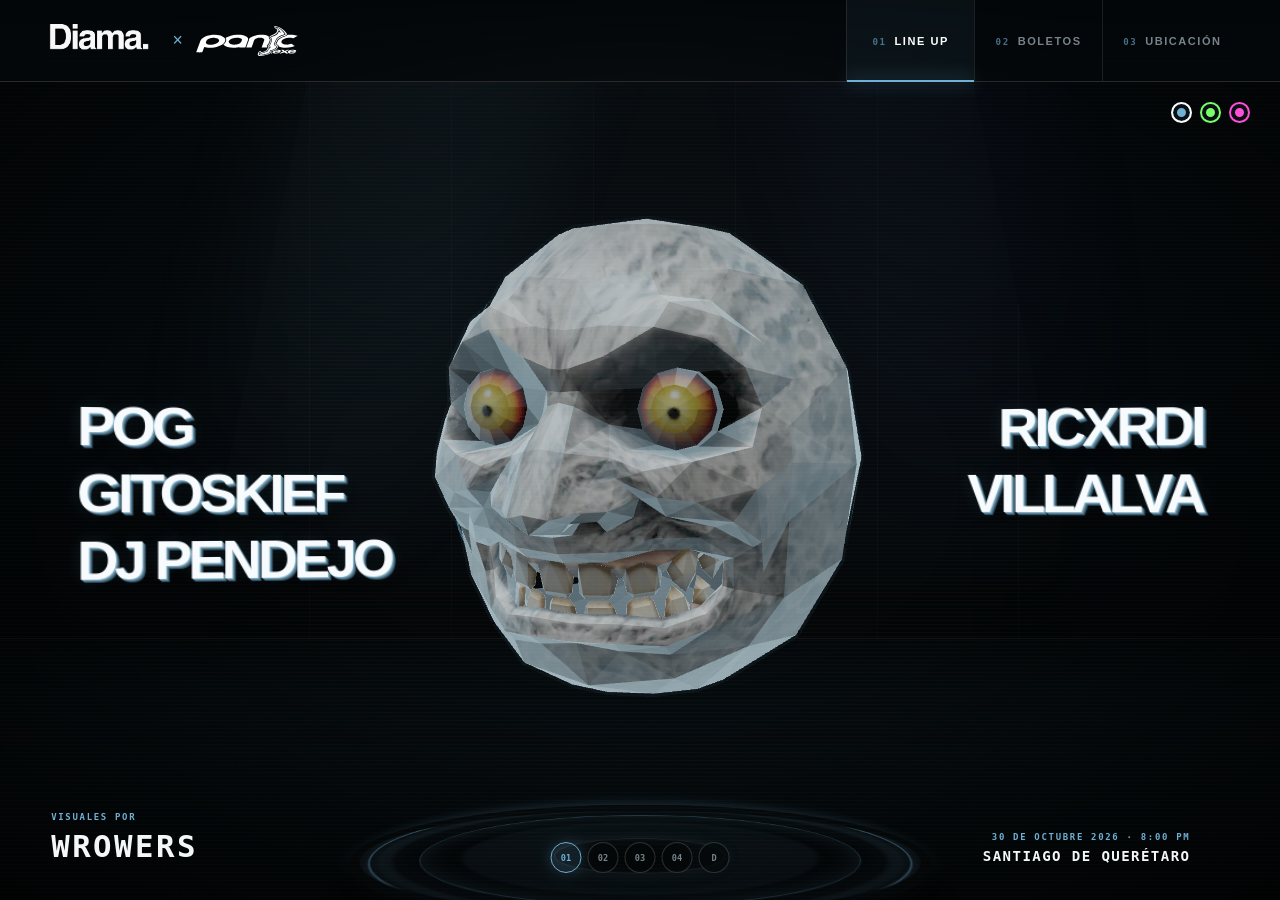
==== commit a65e4eda: "Add files via upload" ====
--- a/index.html
+++ b/index.html
@@ -10,7 +10,7 @@
     <meta property="og:type" content="website" />
     <title>Diama X Panic — Invitación</title>
     <link rel="icon" type="image/svg+xml" href="data:image/svg+xml,%3Csvg xmlns='http://www.w3.org/2000/svg' viewBox='0 0 64 64'%3E%3Crect width='64' height='64' rx='14' fill='%23070a0c'/%3E%3Cpath d='M16 17h15c11 0 18 5 18 15s-7 15-18 15H16zm10 8v14h5c5 0 8-2 8-7s-3-7-8-7z' fill='%236fb0d4'/%3E%3C/svg%3E" />
-    <link rel="stylesheet" href="./styles.css?v=7" />
+    <link rel="stylesheet" href="./styles.css?v=11" />
   </head>
   <body>
     <main class="app-shell" id="appShell">
@@ -136,29 +136,47 @@
         </section>
 
         <section class="view location-view" data-view="location" aria-labelledby="locationTitle" hidden>
-          <h2 class="sr-only" id="locationTitle">Ubicación</h2>
-          <a class="haunted-threshold" id="mapsPortal" href="https://maps.app.goo.gl/2daM6YKggRxVhezH6" target="_blank" rel="noopener" aria-label="Abrir ubicación en Google Maps">
-            <svg class="dead-branches" viewBox="0 0 700 700" preserveAspectRatio="none">
+          <h2 class="sr-only" id="locationTitle">Ubicación secreta</h2>
+          <article class="haunted-threshold" id="secretLocationCard" aria-label="Portal de ubicación secreta con cuenta regresiva" aria-live="polite">
+            <p class="portal-secret-label">UBICACIÓN SECRETA</p>
+            <svg class="dead-branches" viewBox="0 0 700 700" preserveAspectRatio="none" aria-hidden="true">
               <path d="M18 685C72 578 79 475 68 370C63 319 83 286 115 249M78 437C37 392 25 348 22 302M84 382C134 334 146 278 151 229M112 257C81 207 83 159 98 112M126 263C177 236 202 201 221 154M682 689C632 578 625 479 638 373C644 322 623 286 592 250M629 438C670 393 681 350 686 304M621 384C572 337 560 280 556 231M595 259C626 211 626 162 612 115M580 265C530 239 504 204 486 158" />
             </svg>
-            <svg class="bat-flight" viewBox="0 0 700 700">
+            <svg class="bat-flight" viewBox="0 0 700 700" aria-hidden="true">
               <path d="M155 178c17-17 35-16 51 2 16-18 34-19 51-2-13-2-22 3-27 14-8-8-16-11-24-11s-16 3-24 11c-5-11-14-16-27-14Z" />
               <path d="M496 132c12-12 25-11 36 2 11-13 24-14 36-2-9-2-15 2-19 10-6-6-11-8-17-8s-11 2-17 8c-4-8-10-12-19-10Z" />
               <path d="M529 231c9-9 19-8 27 2 9-10 18-11 27-2-7-1-12 2-14 8-4-4-9-6-13-6s-8 2-12 6c-3-6-8-9-15-8Z" />
             </svg>
             <div class="portal-arch">
-              <div class="portal-core"><b>ABRIR<br />UBICACIÓN</b></div>
+              <div class="portal-core">
+                <div class="portal-countdown" id="locationCountdown" aria-label="Cuenta regresiva para revelar la ubicación">
+                  <div><strong id="countdownDays">00</strong></div>
+                  <i>:</i>
+                  <div><strong id="countdownHours">00</strong></div>
+                  <i>:</i>
+                  <div><strong id="countdownMinutes">00</strong></div>
+                  <i>:</i>
+                  <div><strong id="countdownSeconds">00</strong></div>
+                </div>
+
+                <section class="portal-location-reveal" id="locationReveal" aria-label="Dirección exacta del evento" hidden>
+                  <span>DIRECCIÓN REVELADA</span>
+                  <strong id="exactLocationName">DIAMA X PANIC</strong>
+                  <p id="exactLocationAddress"></p>
+                  <a id="exactLocationLink" href="#" target="_blank" rel="noopener">ABRIR UBICACIÓN</a>
+                </section>
+              </div>
             </div>
-            <div class="fog-bands"><i></i><i></i><i></i></div>
-            <div class="graveyard"><i></i><i></i><i></i><i></i></div>
-          </a>
+            <div class="fog-bands" aria-hidden="true"><i></i><i></i><i></i></div>
+            <div class="graveyard" aria-hidden="true"><i></i><i></i><i></i><i></i></div>
+          </article>
         </section>
       </div>
 
       <div class="toast" id="toast" role="status" aria-live="polite"></div>
     </main>
 
-    <script src="./data.js?v=7"></script>
-    <script type="module" src="./app.js?v=9"></script>
+    <script src="./data.js?v=9"></script>
+    <script type="module" src="./app.js?v=12"></script>
   </body>
 </html>
--- a/styles.css
+++ b/styles.css
@@ -543,30 +543,6 @@
   padding: clamp(18px, 3vw, 46px);
 }
 
-.location-copy { position: relative; z-index: 3; max-width: 590px; }
-.location-copy h2 {
-  margin: 17px 0 0;
-  color: rgba(245, 250, 252, 0.82);
-  font: 900 clamp(42px, 5vw, 78px)/0.9 "Inter", "Helvetica Neue", Arial, sans-serif;
-  letter-spacing: -0.065em;
-  text-shadow: 3px 4px 0 #294e62, 8px 12px 26px #000;
-}
-
-.venue-lockup {
-  display: grid;
-  grid-template-columns: auto 1fr;
-  align-items: end;
-  gap: 6px 16px;
-  margin: 38px 0 24px;
-  padding: 3px 0 4px 20px;
-  border-left: 3px solid var(--accent);
-}
-
-.venue-lockup > span { grid-column: 1 / -1; color: var(--accent); font: 700 0.58rem Consolas, monospace; letter-spacing: 0.22em; }
-.venue-lockup strong { color: #fff; font: 900 clamp(48px, 6.2vw, 98px)/0.78 "Inter", "Helvetica Neue", Arial, sans-serif; letter-spacing: -0.075em; text-transform: uppercase; text-shadow: 2px 3px 0 #315d74, 7px 9px 22px #000; }
-.location-city { margin: 0 0 2px; color: #9bb0ba; font: 800 clamp(9px, 0.9vw, 13px) Consolas, monospace; letter-spacing: 0.12em; }
-.location-copy address { max-width: 500px; margin-bottom: 30px; color: #c1cbd0; font-style: normal; line-height: 1.65; }
-
 .haunted-threshold {
   position: relative;
   isolation: isolate;
@@ -575,76 +551,38 @@
   justify-self: center;
   overflow: hidden;
   color: inherit;
-  text-decoration: none;
-  cursor: pointer;
   background:
     radial-gradient(ellipse at 50% 45%, rgba(var(--accent-rgb), 0.09), transparent 38%),
     linear-gradient(180deg, rgba(7, 15, 20, 0.08), rgba(2, 5, 7, 0.8));
   border-bottom: 1px solid rgba(var(--accent-rgb), 0.26);
   mask-image: linear-gradient(to bottom, black 0 91%, transparent 100%);
   transform: translateY(clamp(42px, 7vh, 68px));
-  transition: filter 220ms ease;
-}
-
-.haunted-threshold:hover { filter: brightness(1.1); }
-.haunted-threshold:focus-visible { outline: 1px solid var(--accent); outline-offset: 8px; }
-.haunted-threshold:hover .portal-arch,
-.haunted-threshold:focus-visible .portal-arch { transform: translateX(-50%) scale(1.025); }
-
-.dead-branches {
-  position: absolute;
-  z-index: 4;
-  inset: 0;
-  width: 100%;
-  height: 100%;
-  overflow: visible;
-  fill: none;
-  stroke: #020405;
-  stroke-width: 17;
-  stroke-linecap: round;
-  stroke-linejoin: round;
-  filter: drop-shadow(0 0 4px rgba(var(--accent-rgb), 0.32));
-}
-
+}
+
+.portal-secret-label { position: absolute; z-index: 7; top: 5.5%; left: 50%; margin: 0; color: rgba(229, 244, 250, 0.78); font: 700 clamp(0.56rem, 1vw, 0.72rem) Consolas, monospace; letter-spacing: 0.26em; white-space: nowrap; transform: translateX(-50%); text-shadow: 0 0 14px rgba(var(--accent-rgb), 0.42); }
+
+.dead-branches { position: absolute; z-index: 4; inset: 0; width: 100%; height: 100%; overflow: visible; fill: none; stroke: #020405; stroke-width: 17; stroke-linecap: round; stroke-linejoin: round; filter: drop-shadow(0 0 4px rgba(var(--accent-rgb), 0.32)); }
 .bat-flight { position: absolute; z-index: 2; inset: 0; width: 100%; height: 100%; fill: rgba(1, 4, 6, 0.9); filter: drop-shadow(0 0 5px rgba(var(--accent-rgb), 0.38)); animation: batFloat 5s ease-in-out infinite; }
 
-.portal-arch {
-  position: absolute;
-  z-index: 3;
-  left: 50%;
-  bottom: 5%;
-  width: 43%;
-  height: 69%;
-  transform: translateX(-50%);
-  padding: 13px;
-  border: 1px solid rgba(205, 237, 250, 0.44);
-  border-radius: 50% 50% 7% 7% / 30% 30% 4% 4%;
-  background: linear-gradient(105deg, #0a1217, #315568 48%, #081015 54%, #1a3543);
-  box-shadow: 0 0 0 7px rgba(4, 10, 14, 0.88), 0 0 0 8px rgba(var(--accent-rgb), 0.32), 0 0 42px rgba(var(--accent-rgb), 0.25), inset 0 0 22px #000;
-  transition: transform 220ms ease, box-shadow 220ms ease;
-}
-
+.portal-arch { position: absolute; z-index: 3; left: 50%; bottom: 5%; width: 43%; height: 69%; transform: translateX(-50%); padding: 13px; border: 1px solid rgba(205, 237, 250, 0.44); border-radius: 50% 50% 7% 7% / 30% 30% 4% 4%; background: linear-gradient(105deg, #0a1217, #315568 48%, #081015 54%, #1a3543); box-shadow: 0 0 0 7px rgba(4, 10, 14, 0.88), 0 0 0 8px rgba(var(--accent-rgb), 0.32), 0 0 42px rgba(var(--accent-rgb), 0.25), inset 0 0 22px #000; }
 .portal-arch::before,
 .portal-arch::after { content: ""; position: absolute; pointer-events: none; }
 .portal-arch::before { inset: 22px; border: 1px solid rgba(var(--accent-rgb), 0.24); border-radius: inherit; }
 .portal-arch::after { right: 50%; bottom: -9%; left: 50%; width: 168%; height: 17%; transform: translateX(-50%); border: 1px solid rgba(var(--accent-rgb), 0.3); border-radius: 50%; background: radial-gradient(ellipse, rgba(var(--accent-rgb), 0.12), rgba(0, 0, 0, 0.84) 64%); box-shadow: 0 0 30px rgba(var(--accent-rgb), 0.16); }
 
-.portal-core {
-  position: relative;
-  z-index: 1;
-  width: 100%;
-  height: 100%;
-  display: flex;
-  flex-direction: column;
-  align-items: center;
-  justify-content: center;
-  border: 1px solid rgba(255, 255, 255, 0.1);
-  border-radius: 50% 50% 5% 5% / 29% 29% 3% 3%;
-  background: radial-gradient(circle at 50% 35%, rgba(var(--accent-rgb), 0.18), rgba(1, 4, 6, 0.66) 50%, rgba(0, 0, 0, 0.88));
-  box-shadow: inset 0 0 70px rgba(0, 0, 0, 0.9), inset 0 0 18px rgba(var(--accent-rgb), 0.14);
-}
-
-.portal-core b { color: rgba(236, 248, 253, 0.94); font: 900 clamp(30px, 4.4vw, 64px)/0.82 "Inter", Arial, sans-serif; letter-spacing: -0.065em; text-align: center; text-shadow: 0 0 26px rgba(var(--accent-rgb), 0.32); }
+.portal-core { position: relative; z-index: 1; width: 100%; height: 100%; display: flex; flex-direction: column; align-items: center; justify-content: center; overflow: hidden; border: 1px solid rgba(255, 255, 255, 0.1); border-radius: 50% 50% 5% 5% / 29% 29% 3% 3%; background: radial-gradient(circle at 50% 35%, rgba(var(--accent-rgb), 0.18), rgba(1, 4, 6, 0.66) 50%, rgba(0, 0, 0, 0.88)); box-shadow: inset 0 0 70px rgba(0, 0, 0, 0.9), inset 0 0 18px rgba(var(--accent-rgb), 0.14); }
+
+.portal-countdown { display: flex; align-items: center; justify-content: center; gap: clamp(3px, 0.5vw, 7px); width: calc(100% - 22px); }
+.portal-countdown > div { display: grid; justify-items: center; }
+.portal-countdown strong { color: rgba(242, 250, 253, 0.96); font: 850 clamp(17px, 2.25vw, 30px)/1 "Inter", Arial, sans-serif; letter-spacing: -0.06em; font-variant-numeric: tabular-nums; text-shadow: 0 0 18px rgba(var(--accent-rgb), 0.4); }
+.portal-countdown i { align-self: flex-start; margin-top: 4px; color: rgba(220, 240, 248, 0.32); font: normal 700 clamp(13px, 1.5vw, 21px)/1 Consolas, monospace; }
+
+.portal-location-reveal { width: calc(100% - 32px); text-align: center; }
+.portal-location-reveal > span { display: block; color: var(--accent); font: 700 0.39rem Consolas, monospace; letter-spacing: 0.14em; }
+.portal-location-reveal > strong { display: block; margin: 9px 0 7px; color: #fff; font: 900 clamp(20px, 2.5vw, 34px)/0.9 "Inter", Arial, sans-serif; letter-spacing: -0.055em; }
+.portal-location-reveal p { margin: 0 0 14px; color: rgba(229, 243, 248, 0.66); font-size: clamp(0.48rem, 0.72vw, 0.62rem); line-height: 1.45; }
+.portal-location-reveal a { display: grid; min-height: 42px; place-items: center; border: 1px solid rgba(var(--accent-rgb), 0.55); color: #f3fbfe; background: rgba(var(--accent-rgb), 0.13); text-decoration: none; font: 800 clamp(0.48rem, 0.72vw, 0.62rem) "Inter", Arial, sans-serif; letter-spacing: 0.09em; }
+.portal-location-reveal a:hover, .portal-location-reveal a:focus-visible { outline: none; color: #02080b; background: var(--accent); }
 
 .fog-bands { position: absolute; z-index: 5; right: -12%; bottom: 0; left: -12%; height: 29%; overflow: hidden; pointer-events: none; }
 .fog-bands i { position: absolute; left: -20%; width: 140%; height: 48%; border-radius: 50%; background: radial-gradient(ellipse, rgba(143, 192, 215, 0.18), transparent 64%); filter: blur(13px); animation: fogDrift 8s ease-in-out infinite alternate; }
@@ -736,6 +674,16 @@
   .ticket-option { min-height: 86px; }
   .location-view { place-items: center; padding: 12px 18px 34px; overflow: hidden; }
   .haunted-threshold { width: min(100%, 390px, calc(100dvh - var(--topbar) - 130px)); }
+  .portal-secret-label { top: 4.5%; font-size: 0.5rem; }
+  .portal-arch { padding: 9px; }
+  .portal-arch::before { inset: 15px; }
+  .portal-countdown { width: calc(100% - 12px); gap: 3px; }
+  .portal-countdown strong { font-size: clamp(13px, 4vw, 18px); }
+  .portal-countdown i { font-size: 11px; }
+  .portal-location-reveal { width: calc(100% - 16px); }
+  .portal-location-reveal > strong { font-size: 17px; }
+  .portal-location-reveal p { margin-bottom: 9px; font-size: 0.42rem; }
+  .portal-location-reveal a { min-height: 34px; font-size: 0.43rem; }
   .toast { bottom: 76px; }
 }
 
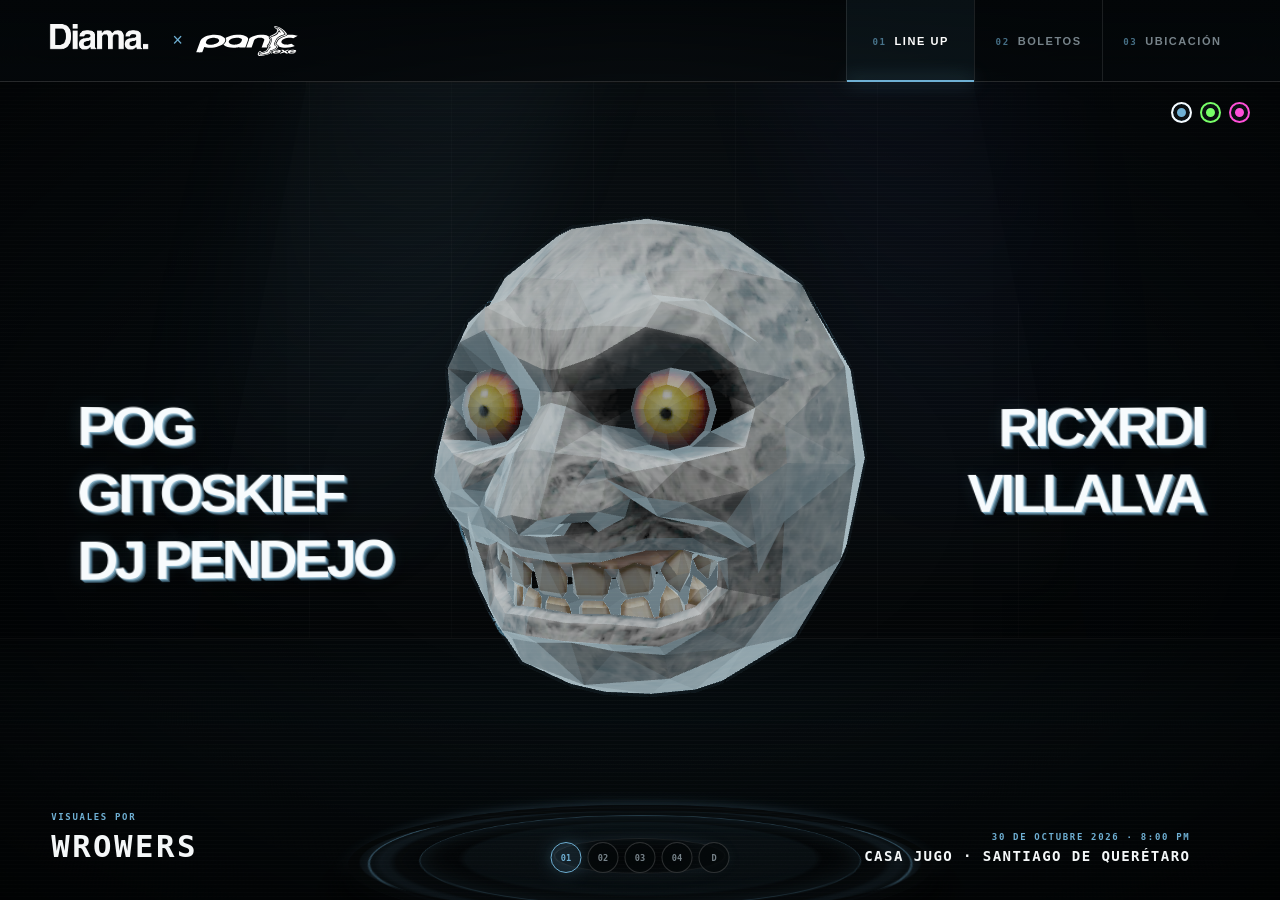
==== commit 37a22afb: "Add files via upload" ====
--- a/index.html
+++ b/index.html
@@ -10,7 +10,7 @@
     <meta property="og:type" content="website" />
     <title>Diama X Panic — Invitación</title>
     <link rel="icon" type="image/svg+xml" href="data:image/svg+xml,%3Csvg xmlns='http://www.w3.org/2000/svg' viewBox='0 0 64 64'%3E%3Crect width='64' height='64' rx='14' fill='%23070a0c'/%3E%3Cpath d='M16 17h15c11 0 18 5 18 15s-7 15-18 15H16zm10 8v14h5c5 0 8-2 8-7s-3-7-8-7z' fill='%236fb0d4'/%3E%3C/svg%3E" />
-    <link rel="stylesheet" href="./styles.css?v=11" />
+    <link rel="stylesheet" href="./styles.css?v=12" />
   </head>
   <body>
     <main class="app-shell" id="appShell">
@@ -136,9 +136,9 @@
         </section>
 
         <section class="view location-view" data-view="location" aria-labelledby="locationTitle" hidden>
-          <h2 class="sr-only" id="locationTitle">Ubicación secreta</h2>
-          <article class="haunted-threshold" id="secretLocationCard" aria-label="Portal de ubicación secreta con cuenta regresiva" aria-live="polite">
-            <p class="portal-secret-label">UBICACIÓN SECRETA</p>
+          <h2 class="sr-only" id="locationTitle">Ubicación de Casa Jugo</h2>
+          <article class="haunted-threshold is-revealed" id="secretLocationCard" aria-label="Portal con la ubicación de Casa Jugo" aria-live="polite">
+            <p class="portal-secret-label sr-only" hidden>Ubicación de Casa Jugo</p>
             <svg class="dead-branches" viewBox="0 0 700 700" preserveAspectRatio="none" aria-hidden="true">
               <path d="M18 685C72 578 79 475 68 370C63 319 83 286 115 249M78 437C37 392 25 348 22 302M84 382C134 334 146 278 151 229M112 257C81 207 83 159 98 112M126 263C177 236 202 201 221 154M682 689C632 578 625 479 638 373C644 322 623 286 592 250M629 438C670 393 681 350 686 304M621 384C572 337 560 280 556 231M595 259C626 211 626 162 612 115M580 265C530 239 504 204 486 158" />
             </svg>
@@ -149,7 +149,7 @@
             </svg>
             <div class="portal-arch">
               <div class="portal-core">
-                <div class="portal-countdown" id="locationCountdown" aria-label="Cuenta regresiva para revelar la ubicación">
+                <div class="portal-countdown" id="locationCountdown" aria-label="Cuenta regresiva para revelar la ubicación" hidden>
                   <div><strong id="countdownDays">00</strong></div>
                   <i>:</i>
                   <div><strong id="countdownHours">00</strong></div>
@@ -159,11 +159,11 @@
                   <div><strong id="countdownSeconds">00</strong></div>
                 </div>
 
-                <section class="portal-location-reveal" id="locationReveal" aria-label="Dirección exacta del evento" hidden>
-                  <span>DIRECCIÓN REVELADA</span>
-                  <strong id="exactLocationName">DIAMA X PANIC</strong>
-                  <p id="exactLocationAddress"></p>
-                  <a id="exactLocationLink" href="#" target="_blank" rel="noopener">ABRIR UBICACIÓN</a>
+                <section class="portal-location-reveal" id="locationReveal" aria-label="Dirección exacta del evento">
+                  <span class="sr-only" hidden>Dirección revelada</span>
+                  <strong class="sr-only" id="exactLocationName" hidden>CASA JUGO</strong>
+                  <p class="sr-only" id="exactLocationAddress" hidden>Calle 3a Cda. de los Arcos 2, Loma Dorada, 76060 Santiago de Querétaro, Qro.</p>
+                  <a id="exactLocationLink" href="https://maps.app.goo.gl/3prASpgAEXXF5NfE7" target="_blank" rel="noopener">ABRIR UBICACIÓN</a>
                 </section>
               </div>
             </div>
@@ -176,7 +176,7 @@
       <div class="toast" id="toast" role="status" aria-live="polite"></div>
     </main>
 
-    <script src="./data.js?v=9"></script>
-    <script type="module" src="./app.js?v=12"></script>
+    <script src="./data.js?v=10"></script>
+    <script type="module" src="./app.js?v=13"></script>
   </body>
 </html>
--- a/styles.css
+++ b/styles.css
@@ -577,7 +577,7 @@
 .portal-countdown strong { color: rgba(242, 250, 253, 0.96); font: 850 clamp(17px, 2.25vw, 30px)/1 "Inter", Arial, sans-serif; letter-spacing: -0.06em; font-variant-numeric: tabular-nums; text-shadow: 0 0 18px rgba(var(--accent-rgb), 0.4); }
 .portal-countdown i { align-self: flex-start; margin-top: 4px; color: rgba(220, 240, 248, 0.32); font: normal 700 clamp(13px, 1.5vw, 21px)/1 Consolas, monospace; }
 
-.portal-location-reveal { width: calc(100% - 32px); text-align: center; }
+.portal-location-reveal { width: min(72%, 210px); text-align: center; }
 .portal-location-reveal > span { display: block; color: var(--accent); font: 700 0.39rem Consolas, monospace; letter-spacing: 0.14em; }
 .portal-location-reveal > strong { display: block; margin: 9px 0 7px; color: #fff; font: 900 clamp(20px, 2.5vw, 34px)/0.9 "Inter", Arial, sans-serif; letter-spacing: -0.055em; }
 .portal-location-reveal p { margin: 0 0 14px; color: rgba(229, 243, 248, 0.66); font-size: clamp(0.48rem, 0.72vw, 0.62rem); line-height: 1.45; }
@@ -680,7 +680,7 @@
   .portal-countdown { width: calc(100% - 12px); gap: 3px; }
   .portal-countdown strong { font-size: clamp(13px, 4vw, 18px); }
   .portal-countdown i { font-size: 11px; }
-  .portal-location-reveal { width: calc(100% - 16px); }
+  .portal-location-reveal { width: min(76%, 180px); }
   .portal-location-reveal > strong { font-size: 17px; }
   .portal-location-reveal p { margin-bottom: 9px; font-size: 0.42rem; }
   .portal-location-reveal a { min-height: 34px; font-size: 0.43rem; }
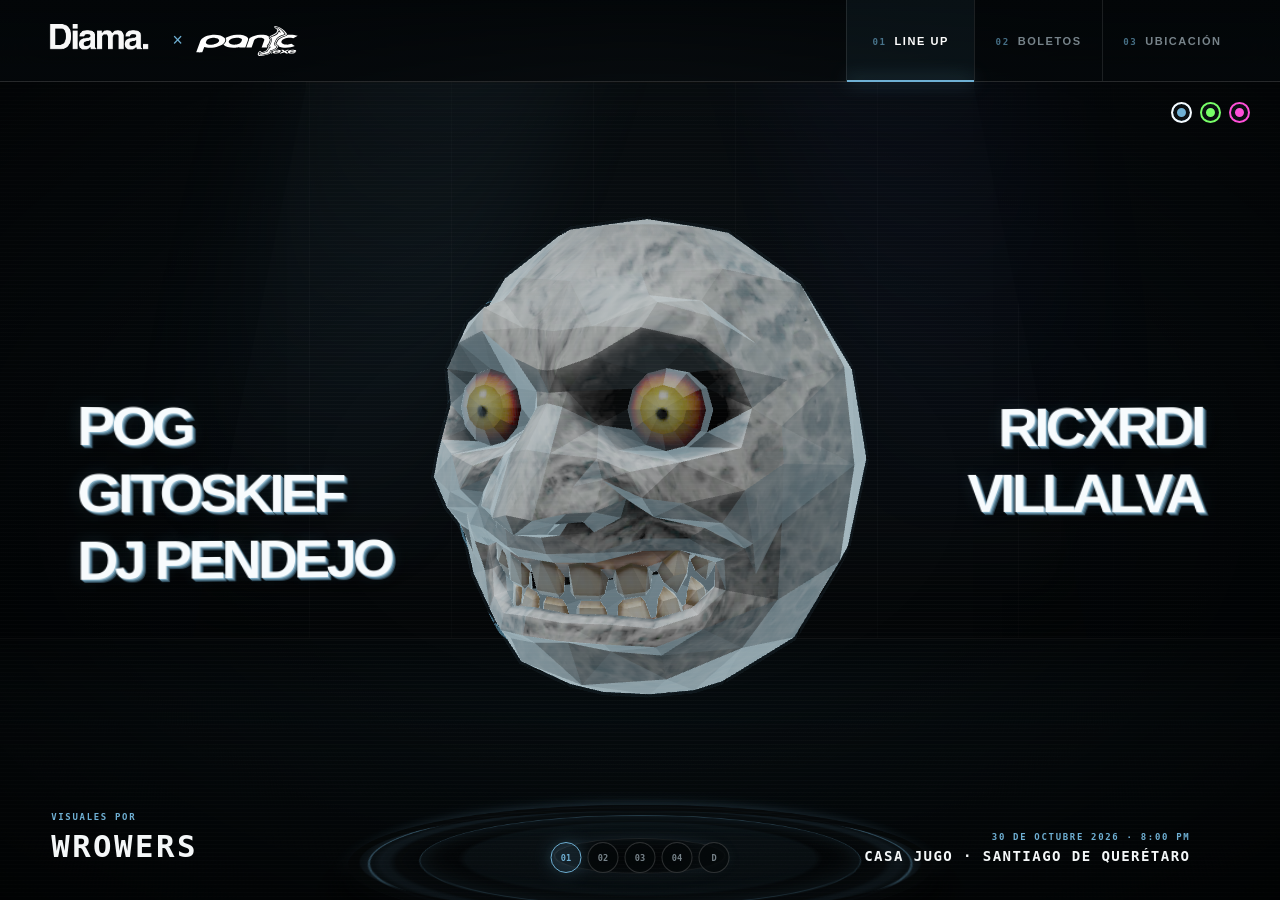
==== commit 018593c9: "Add files via upload" ====
--- a/index.html
+++ b/index.html
@@ -10,7 +10,7 @@
     <meta property="og:type" content="website" />
     <title>Diama X Panic — Invitación</title>
     <link rel="icon" type="image/svg+xml" href="data:image/svg+xml,%3Csvg xmlns='http://www.w3.org/2000/svg' viewBox='0 0 64 64'%3E%3Crect width='64' height='64' rx='14' fill='%23070a0c'/%3E%3Cpath d='M16 17h15c11 0 18 5 18 15s-7 15-18 15H16zm10 8v14h5c5 0 8-2 8-7s-3-7-8-7z' fill='%236fb0d4'/%3E%3C/svg%3E" />
-    <link rel="stylesheet" href="./styles.css?v=12" />
+    <link rel="stylesheet" href="./styles.css?v=13" />
   </head>
   <body>
     <main class="app-shell" id="appShell">
